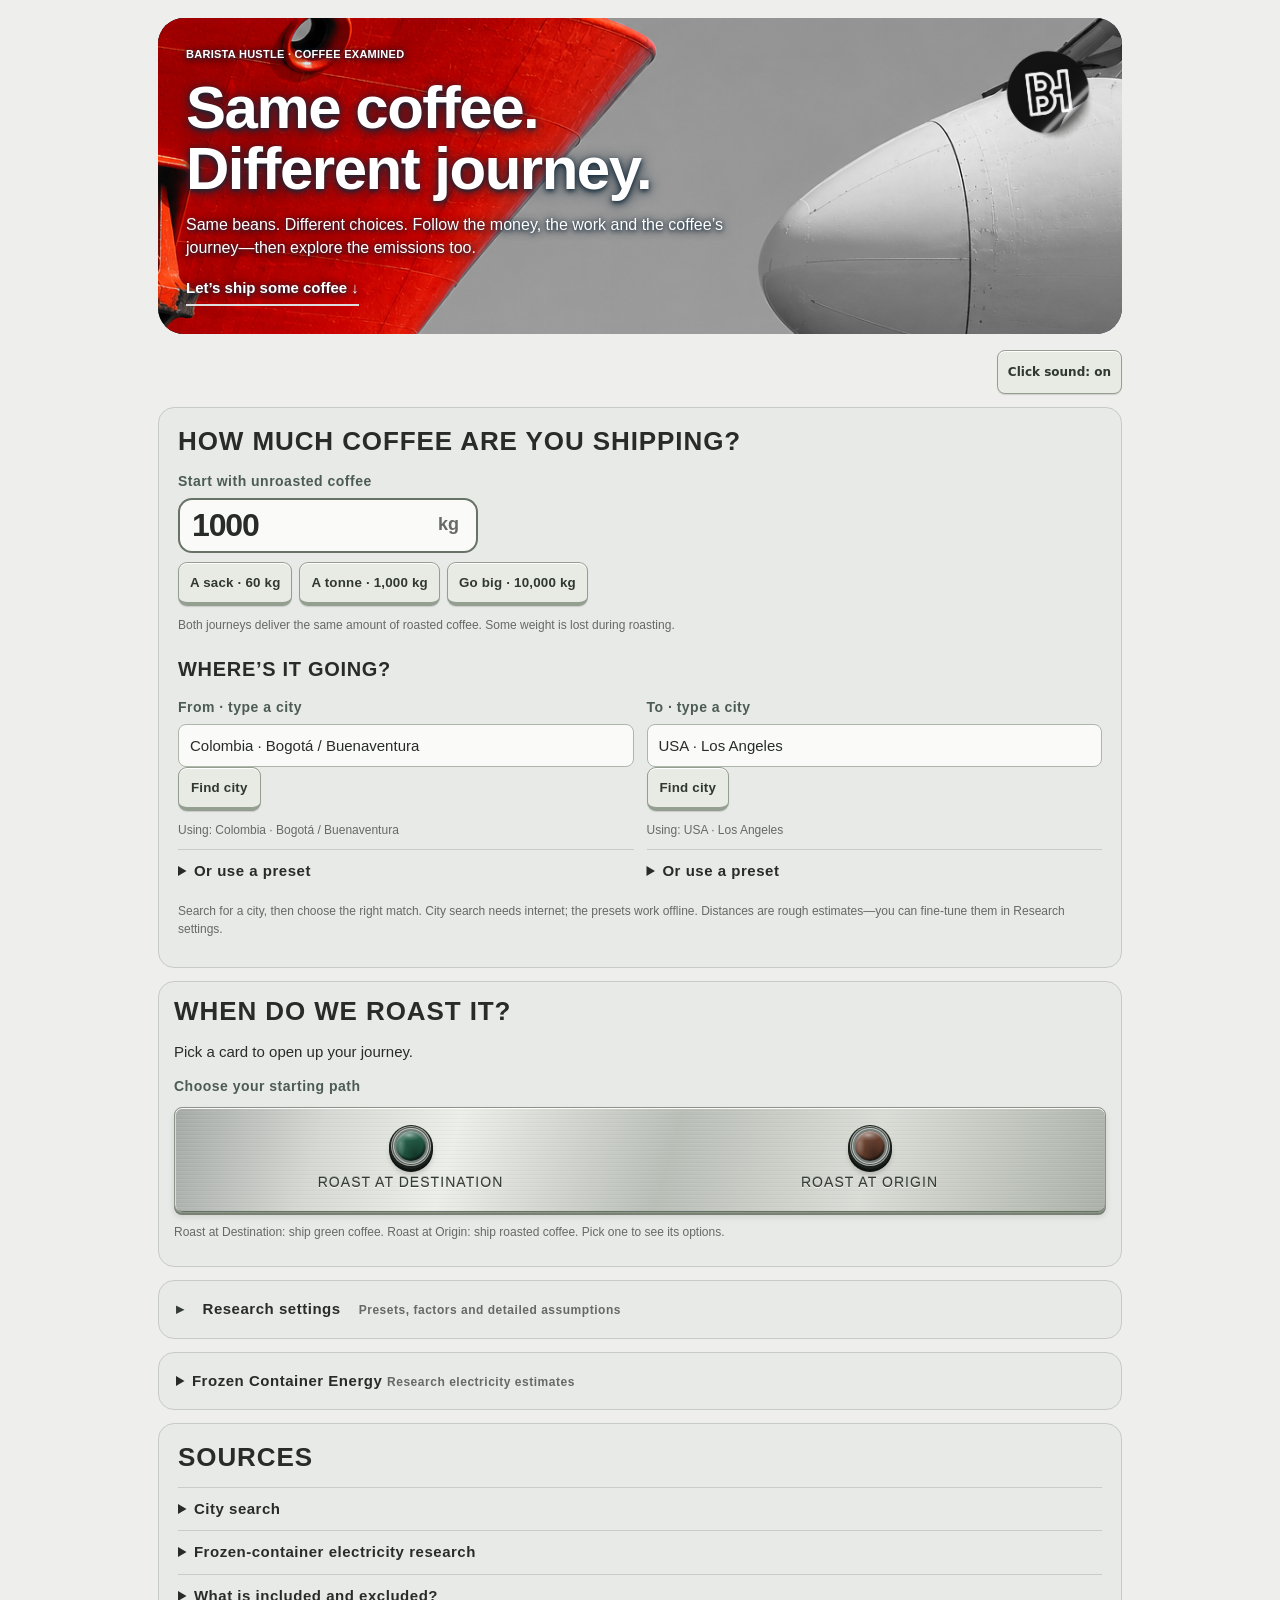
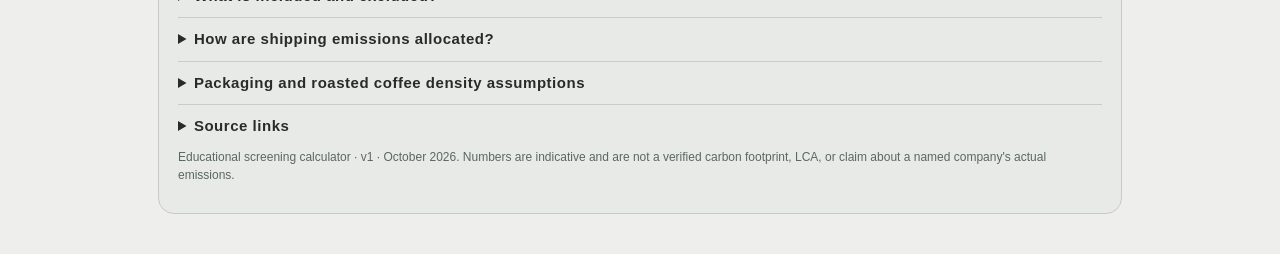
==== index.html @ 2c9ab3ec "Build Coffee Examined origin roasting comparison app" ====
<!DOCTYPE html><html lang="en"><head><meta charset="UTF-8"><meta name="viewport" content="width=device-width,initial-scale=1"><title>Roasting at Origin | Coffee, People &amp; Planet</title><style>
:root{--bg:#f7f7f5;--ink:#19221f;--muted:#65716d;--line:#d9deda;--green:#146b50;--orange:#c16b3d;--soft:#edf1ed;--blue:#466e93}*{box-sizing:border-box}body{margin:0;background:var(--bg);color:var(--ink);font:15px/1.5 -apple-system,BlinkMacSystemFont,Segoe UI,Arial,sans-serif}.wrap{max-width:1100px;margin:auto;padding:30px 22px 70px}.eyebrow{font:700 11px/1.5 inherit;letter-spacing:.14em;text-transform:uppercase;color:var(--green)}h1{font-size:clamp(29px,4vw,46px);line-height:1.12;letter-spacing:-.04em;margin:7px 0 14px}h2{font-size:21px;letter-spacing:-.02em;margin:0 0 17px}h3{font-size:16px;margin:0 0 8px}p{margin:0 0 14px}.lede{font-size:16px;color:var(--muted);max-width:760px}.panel{border:1px solid var(--line);background:white;border-radius:14px;padding:22px;margin-top:18px}.grid{display:grid;grid-template-columns:repeat(2,minmax(0,1fr));gap:18px}.three{grid-template-columns:repeat(3,minmax(0,1fr))}label{display:block;color:#4c5b56;font-size:12px;font-weight:700;margin:0 0 6px}input,select{appearance:auto;width:100%;border:1px solid #cbd2cd;background:#fff;border-radius:8px;font-size:15px;padding:10px 11px;color:var(--ink);min-height:43px}input:focus,select:focus{outline:2px solid #81baa4}small,.hint{font-size:12px;color:var(--muted)}.field{min-width:0}.sp{margin-top:14px}.tabs{display:flex;gap:8px;flex-wrap:wrap;margin:20px 0 0}.tab{border:1px solid var(--line);background:white;color:var(--ink);border-radius:25px;padding:9px 14px;cursor:pointer;font-weight:650}.tab.active{background:var(--ink);color:#fff;border-color:var(--ink)}.scenario{border-top:4px solid var(--green)}.scenario.origin{border-color:var(--orange)}.scenario-head{display:flex;justify-content:space-between;gap:8px;align-items:start}.chip{font-size:12px;padding:3px 8px;background:var(--soft);border-radius:6px}.summary{display:grid;grid-template-columns:1fr 1fr;gap:15px;margin-top:22px}.big{font-size:clamp(27px,4vw,40px);font-weight:750;letter-spacing:-.035em;line-height:1.16}.muted{color:var(--muted)}.outcome{border-left:4px solid var(--green)}.outcome.bad{border-left-color:var(--orange)}.bars{display:grid;gap:17px}.barrow{display:grid;grid-template-columns:170px 1fr 88px;gap:12px;align-items:center}.track{height:29px;background:#edf0ed;border-radius:4px;overflow:hidden;display:flex}.seg{height:100%;transition:width .2s}.legend{display:flex;gap:16px;flex-wrap:wrap;font-size:12px;color:var(--muted)}.key{display:inline-block;width:10px;height:10px;border-radius:2px;margin-right:5px}.breakdown{width:100%;border-collapse:collapse;font-size:14px}.breakdown th,.breakdown td{text-align:right;padding:11px 7px;border-bottom:1px solid var(--line)}.breakdown th:first-child,.breakdown td:first-child{text-align:left}.note{background:#f0f3ef;border-radius:9px;padding:13px 15px;color:#405149;font-size:13px}.btn{border:1px solid var(--ink);background:var(--ink);color:white;border-radius:8px;padding:10px 15px;cursor:pointer;font-weight:700}.secondary{background:white;color:var(--ink)}details{border-top:1px solid var(--line);padding:13px 0}summary{cursor:pointer;font-weight:700}.explain{color:#4e5e58;font-size:13px}a{color:var(--green)}.foot{font-size:12px;color:#5a6862}.nowrap{white-space:nowrap}.warn{color:#98562e}.metrics{display:grid;grid-template-columns:repeat(3,1fr);gap:12px}.metric{background:#f6f7f5;border-radius:10px;padding:13px}.metric strong{display:block;font-size:20px}.switch{display:flex;gap:9px;align-items:center;font-size:13px;font-weight:550}.switch input{width:17px;min-height:17px}#status{margin-top:12px;color:var(--muted)}@media(max-width:720px){.wrap{padding:20px 14px 55px}.grid,.summary,.three,.metrics{grid-template-columns:1fr}.barrow{grid-template-columns:105px 1fr 65px;gap:6px;font-size:12px}.panel{padding:16px}.big{font-size:29px}.breakdown{font-size:12px}}
#routeMap{height:390px;border:1px solid var(--line);border-radius:12px;background:#edf2f2;isolation:isolate}.map-head{display:flex;align-items:center;justify-content:space-between;gap:14px;margin:20px 0 10px}.map-head h3{margin:0}.map-summary{display:flex;gap:12px;flex-wrap:wrap;margin-top:12px}.map-summary span{background:var(--soft);border-radius:7px;padding:7px 11px;font-size:13px}.map-fallback{padding:20px;color:var(--muted)}.map-key{display:flex;gap:16px;flex-wrap:wrap;font-size:12px;margin:10px 0}.map-dot{display:inline-block;width:10px;height:10px;border-radius:50%;margin-right:5px}.leaflet-container{font-family:inherit}.leaflet-tooltip{max-width:230px;white-space:normal}.leaflet-control-attribution{font-size:10px}@media(max-width:720px){#routeMap{height:310px}.map-head .btn{padding:8px 10px;font-size:12px}}.research>summary{display:flex;flex-wrap:wrap;gap:6px 18px;align-items:baseline}.research>summary::before{content:"▸";color:var(--green)}.research[open]>summary::before{content:"▾"}.research .tabs{margin-top:10px}#status:empty{display:none}
:root{--bg:#f9f5eb;--ink:#20291f;--muted:#52614e;--line:#dce0d3;--green:#275d3a;--orange:#b95730;--soft:#eef2e5}html{scroll-behavior:smooth;scroll-padding-top:20px}.wrap{max-width:1060px;padding-top:24px}.hero{position:relative;background:#e8f09b;border-radius:26px;padding:38px 36px 32px;margin-bottom:26px;overflow:hidden}.hero h1{font-size:clamp(40px,7vw,76px);font-weight:850;line-height:.99;max-width:720px;letter-spacing:-.055em;margin:20px 0}.hero .lede{max-width:600px;color:#33452d;font-size:18px}.hero-sticker{position:absolute;right:34px;top:32px;border:2px solid var(--ink);background:#ffb38c;padding:14px;border-radius:50%;width:116px;height:116px;display:grid;place-content:center;transform:rotate(12deg);font-weight:850;font-size:15px;line-height:1.15;text-align:center;letter-spacing:-.03em}.hero .eyebrow{max-width:70%;font-size:11px}.start-link{display:inline-block;color:var(--ink);font-weight:750;text-decoration:none;border-bottom:2px solid var(--ink);margin-top:8px;padding-bottom:4px}.panel{border-radius:22px;padding:26px;box-shadow:0 3px 0 #263a2010}.step-tag{display:block;font-size:11px;letter-spacing:.12em;font-weight:800;color:var(--green);margin-bottom:9px}h2{font-size:clamp(23px,3vw,30px);line-height:1.15;margin-bottom:20px}.mass-entry{max-width:360px}.mass-entry label{font-size:14px}.mass-unit{position:relative}.mass-unit input{font-size:42px;font-weight:800;padding:9px 65px 9px 16px;border:2px solid var(--ink);border-radius:14px;letter-spacing:-.035em;background:#fffef8}.mass-unit>span{position:absolute;right:19px;top:21px;font-weight:700;font-size:20px;color:var(--muted)}.amount-picks{display:flex;gap:8px;flex-wrap:wrap;margin-top:12px}.amount-picks button{min-height:44px;border:1px solid #c8d0bc;border-radius:50px;background:#f2f6e9;color:var(--ink);padding:8px 14px;font:600 13px inherit;cursor:pointer}.amount-picks button:hover{background:#e8f09b;transform:translateY(-1px)}.route-question{font-size:22px;margin-top:30px;margin-bottom:13px}label{font-size:14px}select{border-radius:12px;min-height:48px}.comparison-intro{margin:32px 2px -3px}.comparison-intro h2{margin-bottom:10px}.scenario h2{font-size:25px;max-width:240px}.scenario{background:#f0f5e9;border-color:#cddcc6;border-top:5px solid var(--green)}.scenario.origin{background:#fff0e6;border-color:#efd7c6;border-top-color:var(--orange)}.chip{white-space:nowrap;font-weight:650;background:#fff9;border-radius:20px;padding:5px 9px}.journey-steps{display:block;font-size:14px;font-weight:750;color:var(--ink);margin-bottom:10px}.summary .metric{background:#eef4e8;border-radius:16px;padding:20px}.summary .metric:nth-child(2){background:#ffecdf}.outcome{box-shadow:none;background:#faf9f0}.track{height:34px;border-radius:9px}.note{font-size:13px}.number-details,.map-distance-details{margin-top:18px}.number-details summary,.volume-details>summary{font-size:16px}.research{background:#f0f1eb;box-shadow:none}.research .hint{font-size:12px}.research label{font-size:12px}.research h3{margin-top:20px}button:focus-visible,a:focus-visible,summary:focus-visible{outline:3px solid #466e93;outline-offset:4px}button:disabled{opacity:.5;cursor:default}#status:not(:empty){background:#fff0d7;border-radius:10px;padding:12px;color:#6d3b17}.number-details{overflow-x:auto}.seg{transition:width .35s ease}.metric strong,.big{font-variant-numeric:tabular-nums}@media(max-width:720px){.hero{padding:26px 20px;border-radius:21px}.hero h1{font-size:47px;max-width:85%;margin-top:28px}.hero-sticker{width:78px;height:78px;font-size:11px;right:15px;top:18px;padding:8px}.hero .lede{font-size:16px}.panel{padding:20px}.scenario-head{flex-wrap:wrap}.scenario h2{max-width:none}.mass-unit input{font-size:36px}.mass-unit>span{top:16px}.amount-picks button{font-size:12px;padding:8px 11px}.summary .metric{padding:17px}.hero .eyebrow{max-width:65%}}@media(prefers-reduced-motion:reduce){html{scroll-behavior:auto}*,*::before,*::after{transition:none!important}}
.value-panel{background:#edf3df}.value-actions{display:flex;gap:10px;flex-wrap:wrap}.value-panel .summary .metric{background:#ffffffc9}.value-panel .metric strong{font-size:26px}.value-panel .note{background:#fffdf0}.ledger-scroll{overflow-x:auto;max-width:100%}.ledger{min-width:720px}.ledger td{vertical-align:top}.ledger td:first-child{min-width:220px}.ledger input{min-width:94px;width:100%}.ledger .hint{display:block;font-weight:400;max-width:260px}.ledger caption,.breakdown caption{text-align:left;font-weight:700;padding:16px 0 6px}textarea{width:100%;border:1px solid #cbd2cd;border-radius:10px;padding:10px;font:inherit;resize:vertical}[aria-invalid="true"]{border-color:#ac3d24!important}#econStatus:empty{display:none}@media(max-width:720px){.value-actions .btn{flex:1 1 160px}.value-panel .metric strong{font-size:24px}}
.sr-only{position:absolute;width:1px;height:1px;padding:0;margin:-1px;overflow:hidden;clip:rect(0,0,0,0);white-space:nowrap;border:0}[hidden]{display:none!important}.view-choice{background:#20291f;color:#fff}.view-choice label{color:#fff;font-size:22px;font-weight:750;margin-bottom:14px}.view-choice-row{display:flex;align-items:center;gap:14px;flex-wrap:wrap}.view-choice select{max-width:380px;background:#e8f09b;font-weight:750;border:0;color:#20291f}.view-choice .hint{color:#d5dfcb}.view-choice .start-link{color:#fff;border-color:#e8f09b;font-size:14px;margin-top:0}@media(max-width:720px){.view-choice select{max-width:none}.view-choice label{font-size:20px}}.button-choices{display:flex;flex-wrap:wrap;gap:8px}.button-choices button{min-height:46px;border:1px solid #aab69e;border-radius:13px;padding:10px 14px;background:#fffaf2;color:var(--ink);font:inherit;font-size:14px;font-weight:650;cursor:pointer;text-align:left;transition:background .15s,transform .15s}.button-choices button:hover{background:#e8f09b}.button-choices button[aria-pressed="true"]{background:var(--ink);color:#fff;border-color:var(--ink);box-shadow:inset 0 0 0 1px var(--ink)}.button-choices button[aria-pressed="true"]::before{content:"✓ ";font-weight:800}.lens-buttons{flex:1 1 520px}.lens-buttons button{flex:1 1 220px;min-height:62px;font-size:18px;background:#384731;color:#fff;border-color:#7e8d71}.lens-buttons button[aria-pressed="true"]{background:#e8f09b;color:#20291f;border-color:#e8f09b;box-shadow:none}.lens-buttons button:hover{background:#516044}.lens-buttons button[aria-pressed="true"]:hover{background:#e8f09b}@media(max-width:720px){.button-choices button{flex:1 1 135px}.lens-buttons button{flex-basis:100%;font-size:17px}}
.journey-choice{background:#e8f09b}.journey-choice .button-choices button{flex:1 1 240px;min-height:74px;font-size:18px}.journey-choice label{margin:20px 0 10px}.journey-controls .scenario h2{max-width:none}.journey-controls .scenario{margin-top:12px}.journey-choice .button-choices button[data-value="green"]{background:#275d3a;color:#fff;border-color:#275d3a}.journey-choice .button-choices button[data-value="roasted"]{background:#75452e;color:#fff;border-color:#75452e}.journey-choice .button-choices button[data-value="green"]:hover{background:#1c482c}.journey-choice .button-choices button[data-value="roasted"]:hover{background:#5d3422}.journey-choice .button-choices button[aria-pressed="true"]{box-shadow:0 0 0 3px #e8f09b,0 0 0 5px #20291f}.journey-choice .button-choices button:focus-visible{outline:3px solid #466e93;outline-offset:6px}.journey-card-grid{display:grid;grid-template-columns:repeat(2,minmax(0,1fr));gap:16px;align-items:start}.journey-card{min-width:0;border-radius:18px;background:#ffffff70;overflow:visible}.journey-choice .journey-card>button{width:100%;min-height:100px;border-radius:18px;padding:22px;font-size:21px;transition:background .18s,border-radius .18s}.journey-card.expanded{box-shadow:0 5px 0 #20291f15}.journey-choice .journey-card.expanded>button{border-radius:18px 18px 0 0;box-shadow:none}.journey-card .panel.scenario{margin:0;padding:22px;border-radius:0 0 18px 18px;border-top:0;box-shadow:none;animation:journey-open .24s ease-out;transform-origin:top}.journey-card .scenario-head{display:none}.journey-card .button-choices button{min-height:46px;font-size:14px;flex:1 1 125px}.journey-card label{font-size:14px;margin-top:0}.journey-card .journey-steps{font-size:13px}@keyframes journey-open{from{opacity:0;transform:translateY(-10px) scale(.98)}to{opacity:1;transform:translateY(0) scale(1)}}@media(max-width:720px){.journey-card-grid{grid-template-columns:1fr}.journey-choice .journey-card>button{font-size:20px;min-height:84px}.journey-card .panel.scenario{padding:18px}}@media(prefers-reduced-motion:reduce){.journey-card .panel.scenario{animation:none}}.view-choice-row{display:block}.lens-buttons.result-card-grid{display:grid;grid-template-columns:1fr;gap:14px}.result-card{min-width:0;border-radius:18px;overflow:hidden;background:#fff;color:var(--ink)}.lens-buttons .result-card>button{display:block;width:100%;text-align:left;min-height:74px;border-radius:16px;padding:20px 24px;font-size:21px;border:0}.lens-buttons .result-card.expanded>button{border-radius:16px 16px 0 0;box-shadow:none}.result-card>.panel{border:0;border-radius:0;margin:0;box-shadow:none;padding:26px;animation:journey-open .24s ease-out;transform-origin:top}.result-card .button-choices button{flex:0 1 auto;min-height:46px;font-size:14px;background:#fffaf2;color:var(--ink);border:1px solid #aab69e}.result-card .button-choices button[aria-pressed="true"]{background:var(--ink);color:#fff}.result-card>.volume-details{margin:0;background:#faf9f0}.result-card .value-panel .summary .metric{background:#ffffffc9}.view-choice .result-card label{color:var(--ink);font-size:12px;margin-bottom:6px}.view-choice .result-card .hint{color:var(--muted)}.result-card .lens-buttons{flex:initial}@media(max-width:720px){.result-card>.panel{padding:18px}.lens-buttons .result-card>button{font-size:19px;padding:18px}}@media(prefers-reduced-motion:reduce){.result-card>.panel{animation:none}}.lens-buttons .result-card>button[data-value="money"]{background:#275d3a;color:#fff;border-color:#275d3a}.lens-buttons .result-card>button[data-value="money"]:hover{background:#1c482c}.lens-buttons .result-card>button[data-value="carbon"]{background:#555b60;color:#fff;border-color:#555b60}.lens-buttons .result-card>button[data-value="carbon"]:hover{background:#41474c}.lens-buttons .result-card>button[aria-pressed="true"]{box-shadow:inset 0 0 0 3px #ffffff90}.hero{background-color:#183846;background-image:linear-gradient(90deg,rgba(9,25,33,.82) 0%,rgba(9,25,33,.6) 52%,rgba(9,25,33,.18) 100%),url('assets/ship-and-plane.png');background-size:cover;background-position:center 48%;color:#fff;min-height:400px}.hero .eyebrow,.hero .lede,.hero .start-link{color:#fff}.hero .eyebrow{color:#e8f09b}.hero .start-link{border-color:#e8f09b}.hero .hero-sticker{color:#20291f;border-color:#20291f}.hero h1{text-shadow:0 2px 18px #0003}@media(max-width:720px){.hero{min-height:410px;background-position:48% center;background-image:linear-gradient(90deg,rgba(9,25,33,.82),rgba(9,25,33,.48)),url('assets/ship-and-plane.png')}}.hero{background-image:url('assets/ship-and-plane.png');background-size:150% auto;background-position:center top;color:#fff}.hero .eyebrow,.hero .lede,.hero .start-link{color:#fff;text-shadow:0 1px 4px #122737,0 1px 10px #122737}.hero h1{text-shadow:0 2px 5px #122737,0 2px 14px #122737}@media(max-width:720px){.hero{background-image:url('assets/ship-and-plane.png');background-size:auto 150%;background-position:center top}}.hero{background-position:center 40%}@media(max-width:720px){.hero{background-position:center 25%}}
/* Ship-red palette; explicit journey and result button colours stay meaningful. */
:root{--bg:#fbf5f0;--ink:#302524;--muted:#725b55;--line:#e8d5cd;--green:#ad2d20;--orange:#91452f;--soft:#f6e7df;--blue:#496f86}
.hero .eyebrow{color:#fff5e9}.hero .hero-sticker{background:#ef3e24;color:#fff5e9;border-color:#fff5e9}.hero .start-link{border-color:#ff684b}
.step-tag{color:#ac2d20}.panel{box-shadow:0 3px 0 #9c2b1710}.journey-choice{background:#f6d4c5}.journey-choice .journey-card{background:#fff5ed}.mass-unit input{background:#fffcf7;border-color:#a63225}.amount-picks button{background:#fff1e8;border-color:#dfb9a7;color:#693126}.amount-picks button:hover{background:#f7cabc}.amount-picks button:focus-visible{outline-color:#ac2d20}input:focus,select:focus{outline-color:#c75c45}.metric{background:#f7ece5}.note{background:#f8eae1;color:#63443c}.summary .metric{background:#f4e3d8}.summary .metric:nth-child(2){background:#f9ddd0}.scenario{background:#f3eee3;border-color:#d9cdb8;border-top-color:#275d3a}.scenario.origin{background:#f7e3d7;border-color:#dfc0ae;border-top-color:#75452e}.view-choice{background:#392a29;color:#fff}.view-choice .hint{color:#ead4c8}.value-panel{background:#f7e5d9}.value-panel .note{background:#fff5ed}.value-panel .summary .metric{background:#fffaf5}.selected-money{border-color:#b73725;background:#fff4e8}.value-panel .metric.current-journey{outline-color:#b73725}.research{background:#f0e5dd}.frozen-energy{background:#e9eff1}.outcome{background:#fff4e9}.city-matches button{background:#fff1e8;border-color:#dfb9a7}.city-matches button:hover{background:#f7cabc}.result-card>.volume-details{background:#fbf0e7}.freight-guide:not(:empty),#carbonFreightGuide:not(:empty){background:#fff3e4;border-color:#dbb69f}.freight-option{border-color:#e5c9b9}.button-choices button{background:#fff8f1;border-color:#cba99a}.button-choices button:hover{background:#f7cabc}.button-choices button[aria-pressed="true"]{background:#a52d20;border-color:#a52d20;color:#fff;box-shadow:inset 0 0 0 1px #a52d20}.journey-choice .button-choices button[data-value="green"]{background:#275d3a;color:#fff;border-color:#275d3a}.journey-choice .button-choices button[data-value="roasted"]{background:#75452e;color:#fff;border-color:#75452e}.journey-choice .button-choices button[data-value="green"]:hover{background:#1c482c}.journey-choice .button-choices button[data-value="roasted"]:hover{background:#5d3422}.journey-choice .button-choices button[aria-pressed="true"]{box-shadow:0 0 0 3px #f6d4c5,0 0 0 5px #302524}.journey-choice .journey-card.expanded>button{box-shadow:none}.lens-buttons .result-card>button[data-value="money"]{background:#275d3a;color:#fff;border-color:#275d3a}.lens-buttons .result-card>button[data-value="carbon"]{background:#555b60;color:#fff;border-color:#555b60}.result-card .button-choices button{background:#fff8f1;border-color:#cba99a;color:#302524}.result-card .button-choices button[aria-pressed="true"]{background:#a52d20;color:#fff}.tab.active{background:#a52d20;border-color:#a52d20}.track{background:#eee1d8}a{color:#a52d20}button:focus-visible,a:focus-visible,summary:focus-visible{outline-color:#496f86}#status:not(:empty){background:#ffe6ce;color:#713d26}

/* Brighter ship-red accents and sky-blue contrast. */
:root{--bg:#fff6e9;--ink:#302524;--muted:#70524c;--line:#edc7b7;--green:#be3020;--orange:#d95332;--soft:#ffe5d3;--blue:#3584a6}
.hero .hero-sticker{background:#ff4b2b;border-color:#fff5df;color:#fff}.hero .start-link{border-color:#ffd247}.journey-choice{background:#ffb08a}.journey-choice .journey-card{background:#fff2df}.step-tag{color:#b3271c}.amount-picks button{background:#ffe19b;border-color:#dfb34f;color:#523522}.amount-picks button:hover{background:#ffd15f}.mass-unit input{border-color:#e54529;background:#fffdf7}.value-panel{background:#ffd6bb}.value-panel .note{background:#fff2d3}.value-panel .summary .metric{background:#fffaf0}.selected-money{background:#ffe7a5;border-color:#df4828}.summary .metric{background:#d9efec}.summary .metric:nth-child(2){background:#ffd3b1}.note{background:#ffecd3}.outcome{background:#fff0c6}.research{background:#ffe8d8}.frozen-energy{background:#cce9f4}.city-matches button{background:#ffe9c6;border-color:#e4bc83}.city-matches button:hover{background:#ffda8c}.freight-guide:not(:empty),#carbonFreightGuide:not(:empty){background:#fff1b9;border-color:#dfb854}.button-choices button:hover{background:#ffd69e}.tab.active{background:#dc3d25;border-color:#dc3d25}.track{background:#f0d9c6}.view-choice{background:#352a35}.view-choice .hint{color:#ffe0ce}.btn:not(.secondary){background:#c73623;border-color:#c73623}.value-panel .metric.current-journey{outline-color:#dc3d25}

/* Tactile roaster controls: physical edges, indicator lamps and pressed states. */
button{touch-action:manipulation}
.btn,.tab,.amount-picks button,.city-matches button,.button-choices button{
 position:relative;border-radius:9px;border:1px solid #57453c;border-bottom-width:4px;
 background-image:linear-gradient(180deg,#ffffff30 0%,#ffffff08 48%,#0000000a 100%);
 box-shadow:inset 0 1px 0 #ffffff80,0 3px 0 #35251e,0 5px 8px #35251e20;
 font-weight:750;letter-spacing:.015em;transition:transform .12s,box-shadow .12s,background-color .12s;
}
.btn:hover,.tab:hover,.amount-picks button:hover,.city-matches button:hover,.button-choices button:hover{filter:brightness(1.04)}
.btn:active,.tab:active,.amount-picks button:active,.city-matches button:active,.button-choices button:active{
 transform:translateY(3px);box-shadow:inset 0 1px 4px #0003,0 1px 0 #35251e;border-bottom-width:2px;
}
.button-choices button[aria-pressed="true"],.tab.active{
 box-shadow:inset 0 2px 5px #0004,0 1px 0 #35251e;
 border-bottom-width:2px;transform:translateY(2px);
}
.button-choices button[aria-pressed="true"]::before{content:"";display:inline-block;width:9px;height:9px;margin-right:9px;border:1px solid #fffc;border-radius:50%;background:#ffe781;box-shadow:0 0 7px #ffe15b;vertical-align:1px}
.journey-choice .journey-card>button,.lens-buttons .result-card>button{
 border:2px solid #41332b;border-bottom-width:5px;border-radius:13px;min-height:88px;
 padding:24px 22px 24px 48px;font-size:20px;letter-spacing:.01em;
 background-image:linear-gradient(180deg,#ffffff26,#ffffff04 46%,#0002);
 box-shadow:inset 0 1px 0 #ffffff80,0 4px 0 #35251e,0 7px 10px #35251e25;
}
.journey-choice .journey-card>button::before,.lens-buttons .result-card>button::before{
 content:"";position:absolute;left:20px;top:50%;margin:0;transform:translateY(-50%);width:13px;height:13px;
 border-radius:50%;border:2px solid #2b241f;background:#2e322a;box-shadow:inset 0 2px 3px #0008,0 1px 0 #fff6;
}
.journey-choice .journey-card>button[aria-pressed="true"]::before,.lens-buttons .result-card>button[aria-pressed="true"]::before{
 background:#ffe781;border-color:#6c591d;box-shadow:inset 0 1px 1px #fff9,0 0 9px #ffe15b;
}
.journey-choice .journey-card.expanded>button,.lens-buttons .result-card.expanded>button{
 border-radius:13px 13px 0 0;border-bottom-width:2px;transform:none;
 box-shadow:inset 0 2px 5px #0003,0 1px 0 #35251e;
}
.journey-card,.result-card{border-radius:13px}.journey-card .panel.scenario{border:1px solid #b59883;border-top:0;border-radius:0 0 13px 13px}
.btn:disabled{transform:none;filter:none;box-shadow:inset 0 1px 0 #ffffff60,0 1px 0 #35251e33;cursor:default}
@media(max-width:720px){.journey-choice .journey-card>button,.lens-buttons .result-card>button{font-size:18px;padding:20px 16px 20px 43px;min-height:80px}.journey-choice .journey-card>button::before,.lens-buttons .result-card>button::before{left:16px}.button-choices button{font-size:13px}}
@media(prefers-reduced-motion:reduce){button{transition:none!important}}
.hero{isolation:isolate;background-image:none;position:relative}.hero::before{content:"";position:absolute;inset:0;z-index:-1;background-image:url('assets/ship-and-plane.png');background-size:150% auto;background-position:center 40%;background-repeat:no-repeat;filter:grayscale(1);pointer-events:none}.hero .hero-sticker{z-index:1}@media(max-width:720px){.hero{background-image:none}.hero::before{background-size:auto 150%;background-position:center 25%}}.hero::after{content:"";position:absolute;inset:0;z-index:-1;background-image:url('assets/ship-and-plane.png');background-size:150% auto;background-position:center 40%;background-repeat:no-repeat;pointer-events:none;clip-path:polygon(0 0,30% 0,30% 8%,34% 8%,34% 18%,39% 18%,45% 24%,52% 32%,52% 40%,47% 51%,42% 66%,38% 83%,39% 100%,0 100%)}@media(max-width:720px){.hero::after{background-size:auto 150%;background-position:center 25%;clip-path:polygon(0 0,0 15%,10% 16%,32% 20%,55% 25%,55% 32%,35% 43%,13% 60%,0 75%)}}.hero::after{clip-path:none;filter:url(#keepShipRed)}@media(max-width:720px){.hero::after{clip-path:none}}
/* Round industrial push-buttons inspired by the supplied roaster panel. */
body main.wrap .button-choices button[data-value]{
 --cap:#277457;--glow:#52e6a0;display:flex;flex-direction:column;align-items:center;justify-content:flex-start;gap:14px;
 background:transparent!important;background-image:none!important;color:#302524!important;border:0!important;border-radius:12px!important;
 box-shadow:none!important;transform:none!important;padding:16px 12px!important;min-height:118px;text-align:center;font-size:14px;line-height:1.3;letter-spacing:.02em;
}
body main.wrap .button-choices button[data-value]::before{
 content:"";display:block;position:relative;left:auto;top:auto;flex:none;width:56px;height:56px;margin:0;transform:none;
 border-radius:50%;border:3px solid #a5b3a8;
 background:radial-gradient(ellipse at 32% 22%,#ffffff70 0%,#ffffff12 34%,#00000012 70%),var(--cap);
 box-shadow:inset 0 2px 2px #ffffffa0,inset 0 -5px 8px #0005,0 0 0 3px #20302b,0 0 0 8px #181e1c,0 7px 0 8px #0e1412,0 11px 9px #0005;
 transition:box-shadow .15s,transform .15s,filter .15s;
}
body main.wrap .button-choices button[data-value]:hover::before{filter:brightness(1.15)}
body main.wrap .button-choices button[data-value][aria-pressed="true"]::before{
 background:radial-gradient(ellipse at 35% 26%,#ffffffcc 0%,#ffffff42 24%,#ffffff05 64%),var(--cap);
 box-shadow:inset 0 1px 3px #ffffffb0,inset 0 -2px 5px #0005,0 0 0 3px #304039,0 0 0 8px #181e1c,0 3px 0 8px #0e1412,0 0 20px 3px var(--glow);
 transform:translateY(3px);filter:brightness(1.18);
}
body main.wrap .button-choices button[data-value]:active::before{transform:translateY(5px)}
body main.wrap .button-choices button[data-value="roasted"]{--cap:#875039;--glow:#e4a279}
body main.wrap .button-choices button[data-value="carbon"]{--cap:#718087;--glow:#c2e2ec}
body main.wrap .button-choices button[data-value="air"]{--cap:#417d9b;--glow:#7ed5f4}
body main.wrap .button-choices button[data-value="reefer"],body main.wrap .button-choices button[data-value="frozen"]{--cap:#397e8c;--glow:#7ce9e5}
body main.wrap .journey-choice .journey-card>button[data-value],body main.wrap .lens-buttons .result-card>button[data-value]{
 width:100%;min-height:158px;padding:22px 16px!important;font-size:19px;font-weight:800;gap:20px;
}
body main.wrap .journey-card>button[data-value]::before,body main.wrap .result-card>button[data-value]::before{width:68px;height:68px}
.journey-choice .journey-card{background:linear-gradient(135deg,#faf9f4,#e3e4db 48%,#f7f6f0);border:1px solid #c7c9be;box-shadow:0 3px 0 #a4a99c}
.result-card{background:linear-gradient(135deg,#faf9f4,#e3e4db 48%,#f7f6f0);border:1px solid #c7c9be}
body main.wrap .journey-card .button-choices button[data-value]{font-size:13px;min-height:116px}
body main.wrap .result-card .button-choices button[data-value]{font-size:13px;min-height:116px}
.button-choices{gap:14px 10px}.lens-buttons.result-card-grid{gap:18px}.journey-card-grid{gap:18px}
body main.wrap .button-choices button[data-value]:focus-visible{outline:3px solid #235d7b;outline-offset:3px}
@media(max-width:720px){body main.wrap .journey-choice .journey-card>button[data-value],body main.wrap .lens-buttons .result-card>button[data-value]{font-size:18px;min-height:150px}.journey-choice .journey-card>button::before,.lens-buttons .result-card>button::before{left:auto}}
@media(prefers-reduced-motion:reduce){body main.wrap .button-choices button[data-value]::before{transition:none}}

/* Unmistakable OFF/ON illumination for the roaster push-buttons. */
body main.wrap .button-choices button[data-value]::before{
 background:radial-gradient(ellipse at 30% 18%,#ffffff38 0%,#ffffff05 35%,#0008 100%),var(--cap);
 filter:brightness(.62) saturate(.85);
}
body main.wrap .button-choices button[data-value][aria-pressed="true"]::before{
 background:radial-gradient(ellipse at 42% 38%,#ffffed 0%,#f3ffd8 13%,var(--glow) 36%,var(--cap) 82%);
 border-color:#e8fff1;
 box-shadow:inset 0 0 8px 3px #ffffe7,inset 0 -2px 4px #0004,0 0 0 3px #466253,0 0 0 8px #181e1c,0 3px 0 8px #0e1412,0 0 16px 7px var(--glow),0 0 38px 12px color-mix(in srgb,var(--glow) 65%,transparent);
 filter:brightness(1.28) saturate(1.35);transform:translateY(3px);
}
body main.wrap .button-choices button[data-value]:active::before{
 background:radial-gradient(ellipse at 42% 38%,#ffffed 0%,#f3ffd8 13%,var(--glow) 36%,var(--cap) 82%);
 filter:brightness(1.4) saturate(1.35);box-shadow:inset 0 0 9px #ffffe7,0 0 0 8px #181e1c,0 0 25px 9px var(--glow);transform:translateY(5px);
}

/* Layered glass lenses, machined collars and rubber mounting bases. */
body main.wrap .button-choices button[data-value]::before{
 border:3px solid #89948f;
 background:
 radial-gradient(ellipse 68% 28% at 43% 13%,#ffffffa8 0%,#ffffff36 36%,transparent 72%),
 radial-gradient(ellipse 24% 62% at 15% 42%,#ffffff55 0%,transparent 80%),
 radial-gradient(ellipse at 64% 79%,#00000070 0%,transparent 65%),
 radial-gradient(circle at 48% 45%,#ffffff08 0%,transparent 57%,#071d16a0 78%,#ffffff70 88%,#09241e 100%),
 var(--cap);
 box-shadow:
 inset 0 1px 2px #ffffffd0,inset 1px 0 2px #ffffff85,inset -2px -4px 6px #0009,
 0 0 0 1px #e1e5df,0 0 0 3px #555f58,0 0 0 4px #bbc2b9,0 0 0 5px #202923,
 0 2px 0 8px #202621,0 6px 0 9px #121713,0 8px 2px 9px #090e0b,0 13px 10px 7px #0005;
 filter:brightness(.86) saturate(.95);
}
body main.wrap .button-choices button[data-value][aria-pressed="true"]::before{
 background:
 radial-gradient(ellipse 64% 25% at 43% 14%,#ffffffe8 0%,#ffffff65 35%,transparent 75%),
 radial-gradient(ellipse 18% 58% at 14% 43%,#ffffff85 0%,transparent 78%),
 radial-gradient(ellipse at 47% 46%,#ffffefb0 0%,var(--glow) 36%,transparent 72%),
 radial-gradient(circle at 48% 45%,transparent 40%,#00000048 74%,#ffffffbb 88%,#173a2d 100%),
 var(--cap);
 border-color:#c5d1c8;
 box-shadow:
 inset 0 1px 2px #ffffffea,inset 1px 0 3px #ffffffa0,inset -2px -3px 5px #0006,
 0 0 0 1px #eef2e8,0 0 0 3px #667168,0 0 0 4px #c4cdc0,0 0 0 5px #253028,
 0 1px 0 8px #202621,0 3px 0 9px #121713,0 7px 6px 8px #0004,
 0 0 15px 3px color-mix(in srgb,var(--glow) 75%,transparent),0 0 32px 6px color-mix(in srgb,var(--glow) 35%,transparent);
 filter:brightness(1.15) saturate(1.2);transform:translateY(3px);
}
body main.wrap .button-choices button[data-value]:hover::before{filter:brightness(1) saturate(1.05)}
body main.wrap .button-choices button[data-value][aria-pressed="true"]:hover::before{filter:brightness(1.22) saturate(1.2)}
body main.wrap .button-choices button[data-value]:active::before{filter:brightness(1.35) saturate(1.2);transform:translateY(5px)}

/* Compact layout, retaining comfortable touch targets and legible controls. */
.wrap{max-width:1000px;padding:18px 18px 40px}.hero{padding:28px;min-height:300px;margin-bottom:16px}.hero h1{font-size:clamp(36px,5.7vw,60px);margin:14px 0;line-height:1.02}.hero .lede{font-size:16px;line-height:1.45;max-width:590px}.hero-sticker{width:88px;height:88px;font-size:12px;right:24px;top:24px}.panel{padding:19px;margin-top:13px;border-radius:16px}.grid{gap:13px}h2{font-size:clamp(21px,2.6vw,26px);margin-bottom:14px}h3{font-size:15px}p{margin-bottom:10px}.sp{margin-top:10px}.route-question{font-size:20px;margin-top:20px}.mass-unit input{font-size:32px;padding:7px 58px 7px 12px}.mass-unit>span{top:13px;font-size:18px}.mass-entry{max-width:300px}.amount-picks{margin-top:9px;gap:7px}.amount-picks button{min-height:44px;padding:7px 11px}.summary{gap:10px;margin-top:14px}.metrics{gap:9px}.metric,.summary .metric{padding:13px;border-radius:11px}.big{font-size:clamp(26px,3.5vw,34px)}.value-panel .metric strong{font-size:23px}.note{padding:11px 12px}.outcome{margin-top:13px}.track{height:25px}.barrow{gap:8px}.legend{gap:10px}.breakdown th,.breakdown td{padding:8px 6px}.view-choice label{font-size:20px;margin-bottom:10px}.view-choice-row{margin-top:0}.button-choices{gap:9px}.journey-card-grid{gap:12px}.lens-buttons.result-card-grid{gap:12px}.result-card>.panel{padding:18px}.journey-card .panel.scenario{padding:16px}.journey-choice label{margin-top:12px}.city-presets{margin-top:8px}.city-matches{margin-top:6px;gap:6px}details{padding:10px 0}details.panel{padding:17px}.btn{min-height:44px;padding:8px 12px}.value-actions{gap:8px}.research h3{margin-top:15px}.freight-guide:not(:empty),#carbonFreightGuide:not(:empty){padding:12px;margin:12px 0}
body main.wrap .button-choices button[data-value]{min-height:88px;padding:10px 9px!important;gap:11px;font-size:13px}
body main.wrap .button-choices button[data-value]::before{width:38px;height:38px;border-width:2px}
body main.wrap .journey-choice .journey-card>button[data-value],body main.wrap .lens-buttons .result-card>button[data-value]{min-height:106px;padding:15px 12px!important;gap:13px;font-size:16px}
body main.wrap .journey-card>button[data-value]::before,body main.wrap .result-card>button[data-value]::before{width:46px;height:46px}
body main.wrap .journey-card .button-choices button[data-value],body main.wrap .result-card .button-choices button[data-value]{min-height:88px;font-size:12px;padding:10px 8px!important}
@media(max-width:720px){.wrap{padding:12px 11px 30px}.hero{padding:23px 17px;min-height:300px;margin-bottom:13px}.hero h1{font-size:39px;max-width:90%;margin:20px 0 13px}.hero .lede{font-size:15px}.hero-sticker{width:66px;height:66px;font-size:9px;right:14px;top:16px}.hero .eyebrow{font-size:10px;max-width:70%}.panel{padding:15px;margin-top:11px}.grid,.summary,.metrics{gap:10px}.journey-card-grid{grid-template-columns:repeat(2,minmax(0,1fr));gap:10px;align-items:start}.journey-card-grid .journey-card.expanded{grid-column:1/-1}.journey-card-grid .journey-card:not(.expanded){min-width:0}.lens-buttons.result-card-grid{gap:10px}.result-card>.panel{padding:15px}.journey-card .panel.scenario{padding:14px}h2{font-size:23px;line-height:1.16}.mass-unit input{font-size:30px}.mass-unit>span{top:12px}.amount-picks button{font-size:12px;padding:7px 10px}.summary .metric{padding:12px}.big{font-size:28px}.barrow{grid-template-columns:90px 1fr 62px}.scenario .button-choices button{flex-basis:calc(50% - 10px)}.value-panel .metric strong{font-size:22px}.view-choice label{font-size:19px}.frozen-energy .metrics strong{font-size:19px}body main.wrap .journey-choice .journey-card>button[data-value],body main.wrap .lens-buttons .result-card>button[data-value]{min-height:104px;font-size:15px;gap:12px;padding:14px 9px!important}}

/* Small physical push-buttons with compact, content-sized backplates. */
body main.wrap .button-choices button[data-value]{min-height:64px;padding:7px 8px!important;gap:9px;font-size:12px}
body main.wrap .button-choices button[data-value]::before{width:23px;height:23px;border-width:2px}
body main.wrap .journey-choice .journey-card>button[data-value],body main.wrap .lens-buttons .result-card>button[data-value]{min-height:74px;padding:11px 12px!important;gap:11px;font-size:14px}
body main.wrap .journey-card>button[data-value]::before,body main.wrap .result-card>button[data-value]::before{width:30px;height:30px}
body main.wrap .journey-card .button-choices button[data-value],body main.wrap .result-card .button-choices button[data-value]{min-height:64px;padding:7px 8px!important;font-size:12px}
body main.wrap .button-choices button[data-value]::before{box-shadow:inset 0 1px 2px #fffb,inset -1px -2px 3px #0008,0 0 0 1px #e1e5df,0 0 0 2px #555f58,0 0 0 3px #bbc2b9,0 1px 0 5px #202621,0 4px 0 5px #121713,0 7px 6px 3px #0004}
body main.wrap .button-choices button[data-value][aria-pressed="true"]::before{box-shadow:inset 0 1px 2px #fffe,inset -1px -2px 3px #0006,0 0 0 1px #eef2e8,0 0 0 2px #667168,0 0 0 3px #c4cdc0,0 1px 0 5px #202621,0 2px 0 5px #121713,0 0 12px 3px var(--glow);transform:translateY(2px)}
.button-choices{gap:8px}.journey-card-grid,.lens-buttons.result-card-grid{gap:9px}.journey-card,.result-card{border-radius:10px}.journey-choice{padding:15px}.view-choice{padding:15px}.journey-choice .button-choices button{flex-grow:0}.lens-buttons.result-card-grid{grid-template-columns:minmax(0,1fr)}
@media(max-width:720px){body main.wrap .journey-choice .journey-card>button[data-value],body main.wrap .lens-buttons .result-card>button[data-value]{min-height:74px;font-size:13px;padding:11px 8px!important;gap:10px}.journey-card-grid{gap:8px}body main.wrap .button-choices button[data-value]{min-height:62px}}
.sound-toggle{display:block;margin:0 0 10px auto;min-height:44px;padding:6px 10px;border:1px solid #cba99a;border-radius:8px;background:#fff6e9;color:#70524c;font:600 12px system-ui;cursor:pointer}.sound-toggle[aria-pressed="true"]{color:#a52d20}.sound-toggle:focus-visible{outline:3px solid #235d7b;outline-offset:3px}
/* Plain industrial panel lettering, matched approximately to the reference photo. */
:root{--panel-font:Arial,Helvetica,sans-serif}
body{font-family:var(--panel-font)}
h1,h2,h3,summary,.eyebrow,.step-tag,label,.btn,.tab,.amount-picks button,.city-matches button,.button-choices button{font-family:var(--panel-font)}
h2,h3,summary,.eyebrow,.step-tag{font-weight:700;letter-spacing:.025em}
h2,h3,.eyebrow,.step-tag{text-transform:uppercase}
.hero h1{font-family:var(--panel-font);font-weight:700;letter-spacing:-.025em}
body main.wrap .button-choices button[data-value],body main.wrap .journey-choice .journey-card>button[data-value],body main.wrap .lens-buttons .result-card>button[data-value]{font-family:var(--panel-font);font-weight:700;letter-spacing:.035em;text-transform:uppercase;line-height:1.3}
label{font-weight:600;letter-spacing:.015em}
input,select,textarea{font-family:var(--panel-font)}

/* Brushed aluminium faceplates and recessed panel lettering. */
.journey-choice .journey-card,.lens-buttons .result-card{
 background-color:#c8cbc8;
 background-image:repeating-linear-gradient(0deg,#ffffff17 0px,#ffffff17 1px,#343e3710 1px,#343e3710 2px,transparent 2px,transparent 4px),linear-gradient(112deg,#e6e8e3 0%,#bfc4bf 24%,#ebede8 48%,#c6cac5 73%,#e4e6df 100%);
 border:1px solid #89918a;border-radius:10px;
 box-shadow:inset 0 1px 0 #ffffffed,inset 0 -1px 0 #70786e,0 2px 0 #6c746b,0 4px 7px #29312626;
}
body main.wrap .journey-choice .journey-card>button[data-value],body main.wrap .lens-buttons .result-card>button[data-value]{
 color:#303833!important;font-weight:600;letter-spacing:.055em;
 text-shadow:0 1px 0 #ffffffed,0 -1px 0 #111a146b;
}
.journey-card .panel.scenario,.result-card>.panel{
 background-color:#d1d5ce;
 background-image:repeating-linear-gradient(0deg,#ffffff12 0px,#ffffff12 1px,#343e370a 1px,#343e370a 2px,transparent 2px,transparent 4px),linear-gradient(110deg,#e3e6df,#c6ccc3 48%,#e0e4da);
 border-color:#89918a;
}
body main.wrap .journey-card .button-choices button[data-value],body main.wrap .result-card .button-choices button[data-value]{
 color:#303833!important;font-weight:600;letter-spacing:.045em;text-shadow:0 1px 0 #ffffffed,0 -1px 0 #111a146b;
}
.journey-card label,.result-card label,.journey-card .journey-steps,.result-card h2,.result-card h3{
 color:#303833;text-shadow:0 1px 0 #ffffffed,0 -1px 0 #111a1440;
}
.journey-card .panel.scenario{border-radius:0 0 9px 9px}
body main.wrap .button-choices button[data-value]:focus-visible{outline-color:#234f70}

/* Shared aluminium panels: one plate per group, no peach surfaces. */
:root{--bg:#f1f2ee;--soft:#e5e8e1;--line:#cbd0c7;--muted:#5d665d}
body{background:var(--bg)}.journey-choice,.view-choice,.value-panel,.research{background:#e7e9e3;color:#303833}.view-choice>label{color:#303833}.view-choice .hint{color:#5d665d}.note,.outcome,.value-panel .note,.selected-money{background:#f4f5ef;color:#3d493e}.summary .metric,.summary .metric:nth-child(2),.value-panel .summary .metric,.metric{background:#f0f2eb}.amount-picks button,.city-matches button,.button-choices button{background-color:#f1f3ec;border-color:#9ba697}.amount-picks button:hover,.city-matches button:hover{background:#e1e9db}.mass-unit input{background:#fffef9}.result-card>.volume-details{background:#e8ece4}.freight-guide:not(:empty),#carbonFreightGuide:not(:empty){background:#eff3e5;border-color:#b3c1a2}.sound-toggle{background:#eef0e9;color:#4e5a50;border-color:#aeb7aa}
.journey-card-grid,.lens-buttons.result-card-grid{
 background-color:#c8cbc8;
 background-image:repeating-linear-gradient(0deg,#ffffff17 0px,#ffffff17 1px,#343e3710 1px,#343e3710 2px,transparent 2px,transparent 4px),linear-gradient(112deg,#e6e8e3,#bfc4bf 24%,#ebede8 48%,#c6cac5 73%,#e4e6df);
 border:1px solid #89918a;border-radius:11px;padding:10px;
 box-shadow:inset 0 1px 0 #ffffffed,inset 0 -1px 0 #70786e,0 2px 0 #6c746b,0 4px 7px #29312626;
}
.journey-choice .journey-card,.lens-buttons .result-card{
 background:transparent;border:0;box-shadow:none;border-radius:0;overflow:visible;
}
.journey-card-grid{grid-template-columns:repeat(2,minmax(0,1fr));gap:8px;align-items:start}.journey-card-grid .journey-card.expanded{grid-column:auto}
.lens-buttons.result-card-grid{grid-template-columns:repeat(2,minmax(0,1fr));gap:8px;align-items:start}
/* Contents stay in the common plate, below a stable row of controls. */
.journey-card-grid>.journey-card,.lens-buttons.result-card-grid>.result-card{display:contents}
.journey-card-grid>.journey-card>button{grid-row:1}.lens-buttons.result-card-grid>.result-card>button{grid-row:1}
.journey-card-grid>.journey-card>.scenario,.lens-buttons.result-card-grid>.result-card>.panel{grid-column:1/-1;grid-row:2}
.lens-buttons.result-card-grid>.result-card>.volume-details{grid-column:1/-1;grid-row:3}
.journey-card .panel.scenario,.result-card>.panel{border:0;border-top:1px solid #9fa99d;border-radius:0;background:transparent;box-shadow:none;padding:15px 8px}
.button-choices:not(.journey-card-grid):not(.result-card-grid){
 background:linear-gradient(115deg,#e2e5dd,#bec6bc 50%,#e2e5dc);border:1px solid #9ca697;border-radius:8px;padding:8px;box-shadow:inset 0 1px 0 #fffc;
}
@media(max-width:720px){.journey-card-grid,.lens-buttons.result-card-grid{grid-template-columns:repeat(2,minmax(0,1fr));padding:7px;gap:6px}.journey-card-grid .journey-card.expanded{grid-column:auto}body main.wrap .journey-choice .journey-card>button[data-value],body main.wrap .lens-buttons .result-card>button[data-value]{font-size:12px;padding:10px 5px!important;min-height:80px}}

/* Monochrome instrument panel: restrained surfaces, colour only in physical lamps. */
:root{--bg:#eeeeec;--ink:#292b29;--muted:#666966;--line:#c9ccca;--soft:#e3e5e2;--green:#353b37;--orange:#535651;--blue:#606866;--panel-font:"Arial Narrow","Helvetica Neue",Arial,Helvetica,sans-serif}
body{background:#eeeeec;color:#292b29}.panel,.journey-choice,.view-choice,.value-panel,.research,.frozen-energy{background:#e8eae7;color:#292b29;border-color:#c7cbc6;box-shadow:none}.hero .hero-sticker{background:#e4e6e1;color:#242824;border-color:#b5bcb5}.hero .eyebrow,.hero .start-link{color:#fff;border-color:#ddd}.step-tag,a{color:#414b45}.view-choice>label{color:#292b29}.hint,.muted,.view-choice .hint{color:#666966}.note,.outcome,.value-panel .note,.selected-money,.freight-guide:not(:empty),#carbonFreightGuide:not(:empty){background:#f2f3f0;color:#383e38;border-color:#b7bdb6}.metric,.summary .metric,.summary .metric:nth-child(2),.value-panel .summary .metric{background:#f4f5f2}.selected-money{border-color:#6e7970}.value-panel .metric.current-journey{outline-color:#6e7970}.track{background:#d9ddd7}.key{filter:grayscale(1)}.seg{filter:grayscale(1)}input,select,textarea,.mass-unit input{background:#fafbf8;border-color:#aeb6ac;color:#292b29}.mass-unit input{border-color:#687368}.amount-picks button,.city-matches button,.btn,.tab,.sound-toggle{background:#e8ebe4;color:#303830;border-color:#949f92;background-image:none;box-shadow:inset 0 1px 0 #fff,0 1px 1px #0002}.btn:not(.secondary),.tab.active{background:#414a42;border-color:#414a42;color:#fff}.amount-picks button:hover,.city-matches button:hover{background:#dce1d8}.sound-toggle[aria-pressed="true"]{color:#303830}.result-card>.volume-details{background:transparent}.freight-option{border-color:#bdc6b9}#status:not(:empty){background:#e1e4dc;color:#343c32}button:focus-visible,a:focus-visible,summary:focus-visible{outline-color:#667a69}
/* Low-contrast hairline grain, broad reflected light and machined plate edge. */
.journey-card-grid,.lens-buttons.result-card-grid,.button-choices:not(.journey-card-grid):not(.result-card-grid){
 background-color:#bdc0bd;
 background-image:repeating-linear-gradient(0deg,#ffffff0f 0px,#ffffff0f 1px,#00000006 1px,#00000006 2px,transparent 2px,transparent 4px),linear-gradient(106deg,#a6aaa6 0%,#d5d8d3 16%,#eceee8 30%,#b9beb7 53%,#daddd6 74%,#acb2a9 100%);
 border:1px solid #8c9489;border-radius:8px;
 box-shadow:inset 0 1px 0 #ffffffe6,inset 1px 0 0 #ffffff90,inset 0 -1px 0 #687263,0 2px 0 #798173,0 4px 6px #0000001c;
}
body main.wrap .button-choices button[data-value],body main.wrap .journey-choice .journey-card>button[data-value],body main.wrap .lens-buttons .result-card>button[data-value]{
 font-family:"Arial Narrow","Aptos Narrow","Helvetica Neue",Arial,sans-serif;font-stretch:condensed;font-weight:500;letter-spacing:.075em;font-size:14px;line-height:1.25;text-transform:uppercase;color:#333b32!important;text-shadow:0 1px 0 #ffffffdc,0 -1px 0 #20281a4a;
}
body main.wrap .journey-card .button-choices button[data-value],body main.wrap .result-card .button-choices button[data-value]{font-family:"Arial Narrow","Aptos Narrow","Helvetica Neue",Arial,sans-serif;font-stretch:condensed;font-weight:500;letter-spacing:.065em;font-size:13px}
h2,h3,summary,label{font-family:"Arial Narrow","Aptos Narrow","Helvetica Neue",Arial,sans-serif;font-stretch:condensed;letter-spacing:.035em;font-weight:600}.hero h1{font-family:"Arial Narrow","Helvetica Neue",Arial,sans-serif;font-stretch:condensed;font-weight:600}
@media(max-width:720px){body main.wrap .journey-choice .journey-card>button[data-value],body main.wrap .lens-buttons .result-card>button[data-value]{font-size:14px;letter-spacing:.055em}}
.key,.seg{filter:none}.selected-money{border-color:#426b55}.value-panel .metric.current-journey{outline-color:#426b55}.outcome{border-left-color:#426b55}.outcome.bad{border-left-color:#b76b43}.frozen-energy .metric strong{color:#365f78}[aria-invalid="true"]{border-color:#ac3d24!important}#status:not(:empty){border-left:3px solid #b78039}
/* Emergency-stop mushroom button for the carbon result reveal. */
body main.wrap .lens-buttons .result-card>button[data-value="carbon"]{--cap:#c92120;--glow:#ff6452;min-height:112px;padding-top:22px!important;gap:18px}
body main.wrap .lens-buttons .result-card>button[data-value="carbon"]::before{
 width:48px;height:43px;border-radius:46% 46% 36% 36%;border:2px solid #a9211d;
 background:radial-gradient(ellipse 68% 30% at 38% 15%,#ffb5a3 0%,#ffffff18 55%,transparent 78%),repeating-conic-gradient(from 0deg,#0000 0deg 13deg,#8e0c093d 13deg 17deg),linear-gradient(180deg,#f64c3b 0%,#dc3026 50%,#ac1717 100%);
 box-shadow:inset 0 2px 1px #ffb4a0,inset 0 -5px 2px #8e1515,0 5px 0 1px #8e1818,0 9px 0 1px #721c1c,0 10px 0 5px #edc842,0 10px 0 9px #e0b522,0 11px 0 10px #736124,0 14px 7px 8px #0005;
 filter:none;
}
body main.wrap .lens-buttons .result-card>button[data-value="carbon"][aria-pressed="true"]::before{
 background:radial-gradient(ellipse 60% 35% at 38% 20%,#ffe8c9 0%,#ff8070 30%,transparent 75%),linear-gradient(180deg,#ff4936,#d5231c 65%,#a81916);
 border-color:#a9211d;
 box-shadow:inset 0 2px 2px #ffd0ac,inset 0 -3px 3px #901313,0 3px 0 1px #8e1818,0 5px 0 1px #721c1c,0 6px 0 5px #f4cf45,0 6px 0 9px #e0b522,0 7px 0 10px #736124,0 9px 6px 8px #0004,0 0 17px 5px #ff554e70;
 transform:translateY(4px);filter:none;
}
body main.wrap .lens-buttons .result-card>button[data-value="carbon"]:hover::before{filter:brightness(1.07)}
body main.wrap .lens-buttons .result-card>button[data-value="carbon"]:active::before{transform:translateY(6px);filter:brightness(1.15)}

/* Level mounting centres and label baselines for paired result controls. */
body main.wrap .lens-buttons .result-card>button[data-value],body main.wrap .lens-buttons .result-card>button[data-value="carbon"]{
 display:grid;grid-template-rows:60px minmax(36px,auto);align-items:center;justify-items:center;align-content:start;
 gap:10px;min-height:132px;padding:14px 8px 12px!important;line-height:1.25;font-size:14px;
}
body main.wrap .lens-buttons .result-card>button[data-value]::before{grid-row:1;align-self:center;justify-self:center;margin:0;top:auto;left:auto}
@media(max-width:720px){body main.wrap .lens-buttons .result-card>button[data-value],body main.wrap .lens-buttons .result-card>button[data-value="carbon"]{grid-template-rows:58px minmax(36px,auto);min-height:128px;padding:12px 6px!important;font-size:13px;gap:10px}}
.hero .hero-sticker.bh-sticker{display:block;width:88px;height:88px;padding:8px;background:#fff;border:1px solid #d8dad5;border-radius:12px;transform:rotate(7deg);box-shadow:0 3px 6px #0004,inset 0 1px 0 #fff;overflow:hidden}.bh-sticker img{display:block;width:100%;height:100%;object-fit:contain}@media(max-width:720px){.hero .hero-sticker.bh-sticker{width:64px;height:64px;padding:5px;top:14px;right:14px;border-radius:9px}}.hero .hero-sticker.bh-sticker{background:transparent;border:0;padding:0;border-radius:0;box-shadow:none;overflow:visible;transform:none;width:100px;height:100px}.bh-sticker img{width:100%;height:100%;object-fit:contain}@media(max-width:720px){.hero .hero-sticker.bh-sticker{width:76px;height:76px;padding:0;border-radius:0;top:10px;right:10px}}#carbonPanel>#outcome{margin:0 0 22px;padding:0 0 18px;background:transparent;border:0;border-bottom:1px solid #a7aea3;border-radius:0;box-shadow:none}#carbonPanel #comparison{font-size:clamp(32px,5vw,52px);font-weight:700;line-height:1.08;letter-spacing:-.035em;margin:9px 0 12px;text-shadow:none}#carbonPanel #outcome>.muted{font-size:12px;text-transform:uppercase;letter-spacing:.08em}#carbonPanel>.summary{margin-top:20px}#carbonPanel .bars{margin-bottom:16px}@media(max-width:720px){#carbonPanel #comparison{font-size:34px}}
/* Readable alternatives inside the carbon-results faceplate. */
body main.wrap #carbonFreightGuide:not(:empty){background:#fafbf7;color:#242924;border:1px solid #a8b2a4;padding:17px;margin:18px 0;border-radius:10px;text-shadow:none}
body main.wrap #carbonFreightGuide h3{color:#242924;font-size:20px;font-weight:700;text-shadow:none;letter-spacing:.02em;line-height:1.25;margin-bottom:10px}
body main.wrap #carbonFreightGuide p,body main.wrap #carbonFreightGuide .hint{color:#414b41;font-size:14px;line-height:1.55;text-shadow:none}
body main.wrap .view-choice .result-card #carbonFreightGuide .freight-option .btn{background:#303e34;background-image:none;color:#fff;border:1px solid #303e34;box-shadow:0 2px 0 #18251c;text-shadow:none;min-height:46px;font:700 14px/1.3 Arial,Helvetica,sans-serif;letter-spacing:0;padding:11px 14px;text-align:left}
body main.wrap .view-choice .result-card #carbonFreightGuide .freight-option .btn:hover{background:#405749;color:#fff}
body main.wrap #carbonFreightGuide .freight-option{border-color:#ccd3c7;padding-top:13px}
body main.wrap .lens-buttons .result-card>button[data-value="money"]{--cap:#c92120;--glow:#ff6452}
/* Money actions must remain readable without hover or engraved text effects. */
body main.wrap #valuePanel button{font-family:Arial,Helvetica,sans-serif;font-size:14px;line-height:1.35;font-weight:700;letter-spacing:.015em;text-shadow:none!important;opacity:1}
body main.wrap #valuePanel .btn{background:#f8faf5;background-image:none;color:#26342a;border:1px solid #657463;box-shadow:0 2px 0 #5c6958;padding:10px 13px;min-height:44px}
body main.wrap #valuePanel #econExample{background:#303e34;color:#fff;border-color:#303e34;box-shadow:0 2px 0 #18251c}
body main.wrap #valuePanel .btn:hover{background:#e5ebe0;color:#26342a}
body main.wrap #valuePanel #econExample:hover{background:#405749;color:#fff}
body main.wrap #valuePanel .button-choices button[data-value]{color:#17271c!important;font-size:14px!important;font-weight:700!important;letter-spacing:.02em;text-shadow:none!important}
body main.wrap #valuePanel .button-choices button[data-value][aria-pressed="true"]{color:#17271c!important;text-decoration:underline;text-underline-offset:4px;text-decoration-thickness:2px}
body main.wrap #valuePanel button:disabled{opacity:.55;box-shadow:none;cursor:default}
body main.wrap .lens-buttons .result-card>button[data-value="money"]{color:#17271c!important;font-weight:700;text-shadow:none}

/* White reset arrows etched on the emergency-stop cap. */
body main.wrap .lens-buttons .result-card>button[data-value="carbon"]::before{
 content:"↻";display:grid;place-items:center;color:#fff5e9;font-family:Arial,Helvetica,sans-serif;font-size:37px;font-weight:400;line-height:1;text-shadow:0 1px 1px #7e1717;letter-spacing:0;
}
body main.wrap .lens-buttons .result-card>button[data-value="carbon"]::before,body main.wrap .lens-buttons .result-card>button[data-value="carbon"][aria-pressed="true"]::before{content:"";background-image:url("data:image/svg+xml,%3Csvg%20xmlns%3D%22http%3A%2F%2Fwww.w3.org%2F2000%2Fsvg%22%20viewBox%3D%220%200%20100%20100%22%3E%3Cdefs%3E%3Cmarker%20id%3D%22a%22%20markerWidth%3D%223%22%20markerHeight%3D%223%22%20refX%3D%222.2%22%20refY%3D%221.5%22%20orient%3D%22auto%22%3E%3Cpath%20d%3D%22M0%200L3%201.5L0%203Z%22%20fill%3D%22white%22%2F%3E%3C%2Fmarker%3E%3C%2Fdefs%3E%3Cg%20fill%3D%22none%22%20stroke%3D%22white%22%20stroke-width%3D%223.4%22%20stroke-linecap%3D%22butt%22%20marker-end%3D%22url%28%23a%29%22%3E%3Cpath%20d%3D%22M31%2019A36%2036%200%200%201%2079%2029%22%2F%3E%3Cpath%20d%3D%22M86%2048A36%2036%200%200%201%2061%2084%22%2F%3E%3Cpath%20d%3D%22M36%2083A36%2036%200%200%201%2015%2040%22%2F%3E%3C%2Fg%3E%3C%2Fsvg%3E"),radial-gradient(ellipse 65% 25% at 38% 16%,#ffffff50,transparent 75%),radial-gradient(circle at 50% 54%,#d62420 0%,#bc1717 34%,#ec3b2d 36%,#d7231d 65%,#a71716 100%);background-size:100% 100%,100% 100%,100% 100%;background-repeat:no-repeat}</style></head><body><svg xmlns="http://www.w3.org/2000/svg" width="0" height="0" aria-hidden="true" style="position:absolute;pointer-events:none"><defs><filter id="keepShipRed" color-interpolation-filters="sRGB"><feColorMatrix type="matrix" values="1 0 0 0 0  0 1 0 0 0  0 0 1 0 0  4 -2 -2 0 -0.5"/></filter></defs></svg><main class="wrap"><header class="hero"><div class="eyebrow">BARISTA HUSTLE · COFFEE EXAMINED</div><span class="hero-sticker bh-sticker"><img src="assets/barista-hustle-sticker.png" alt="Barista Hustle" width="300" height="300"></span><h1>Same coffee.<br>Different journey.</h1><p class="lede">Same beans. Different choices. Follow the money, the work and the coffee’s journey—then explore the emissions too.</p><a class="start-link" href="#coffeeStart">Let’s ship some coffee ↓</a></header>

<section class="panel journey" id="coffeeStart"><h2>How much coffee are you shipping?</h2><div class="mass-entry"><label for="mass">Start with unroasted coffee</label><div class="mass-unit"><input id="mass" type="number" min="1" step="1" value="1000" aria-describedby="massHelp"><span>kg</span></div></div><div class="amount-picks" aria-label="Try a shipment size"><button type="button" data-mass="60">A sack · 60 kg</button><button type="button" data-mass="1000">A tonne · 1,000 kg</button><button type="button" data-mass="10000">Go big · 10,000 kg</button></div><p class="hint sp" id="massHelp">Both journeys deliver the same amount of roasted coffee. Some weight is lost during roasting.</p><h3 class="route-question">Where’s it going?</h3><div class="grid"><div class="field city-field"><label for="cityfrom">From · type a city</label><div class="city-search-row"><input id="cityfrom" type="search" autocomplete="off" placeholder="City, country" aria-describedby="cityfromStatus"><button id="cityfromSearch" class="btn secondary" type="button">Find city</button></div><p id="cityfromStatus" class="hint sp" role="status" aria-live="polite"></p><div id="cityfromMatches" class="city-matches"></div><details class="city-presets"><summary>Or use a preset</summary><label class="sr-only" for="from">From preset or selected city</label><select id="from"></select></details></div><div class="field city-field"><label for="cityto">To · type a city</label><div class="city-search-row"><input id="cityto" type="search" autocomplete="off" placeholder="City, country" aria-describedby="citytoStatus"><button id="citytoSearch" class="btn secondary" type="button">Find city</button></div><p id="citytoStatus" class="hint sp" role="status" aria-live="polite"></p><div id="citytoMatches" class="city-matches"></div><details class="city-presets"><summary>Or use a preset</summary><label class="sr-only" for="to">To preset or selected city</label><select id="to"></select></details></div></div><p class="hint sp">Search for a city, then choose the right match. City search needs internet; the presets work offline. Distances are rough estimates—you can fine-tune them in Research settings.</p></section>
<section class="panel journey-choice"><h2>When do we roast it?</h2><p>Pick a card to open up your journey.</p><label for="journeyChoice">Choose your starting path</label><select id="journeyChoice" aria-controls="greenJourney roastedJourney resultsChoice" aria-describedby="journeyHint"><option value="" disabled selected>Choose a journey</option><option value="green">Roast at Destination</option><option value="roasted">Roast at Origin</option></select><p id="journeyHint" class="hint sp">Roast at Destination: ship green coffee. Roast at Origin: ship roasted coffee. Pick one to see its options.</p></section><div class="journey-controls"><section class="panel scenario" id="greenJourney" hidden><div class="scenario-head"><h2>Roast at Destination</h2><span class="chip">Ship green</span></div><div class="field"><label for="tradMode">How’s it travelling?</label><select id="tradMode"><option value="sea">By sea</option><option value="reefer">By sea · refrigerated</option><option value="frozen">By sea · frozen (−18 °C)</option><option value="air">By air</option></select></div><div id="tradFreightGuide" class="freight-guide"></div><div class="sp"><div><label for="tradPack">How do you want it packed?</label><select id="tradPack"><option value="retail1">1 kg retail bags</option><option value="green">Sack-style packing</option><option value="bulk">Bulk bags</option><option value="retail03">300 g retail bags</option></select></div></div><p class="hint sp"><span class="journey-steps">Green beans → Travel → Roast + pack</span>The coffee travels unroasted. It’s roasted and packed when it arrives.</p></section>
<section class="panel scenario origin" id="roastedJourney" hidden><div class="scenario-head"><h2>Roast at Origin</h2><span class="chip">Ship roasted</span></div><div class="field"><label for="originMode">How’s it travelling?</label><select id="originMode"><option value="air">By air</option><option value="sea">By sea</option><option value="reefer">By sea · refrigerated</option><option value="frozen">By sea · frozen (−18 °C)</option></select></div><div id="originFreightGuide" class="freight-guide"></div><div class="sp"><div><label for="originPack">How do you want it packed?</label><select id="originPack"><option value="retail1">1 kg retail bags</option><option value="retail03">300 g retail bags</option><option value="bulk">Bulk bags</option></select></div></div><p class="hint sp"><span class="journey-steps">Roast + pack → Travel → Ready to brew</span>The coffee is roasted and packed where it’s grown, then shipped to its destination.</p></section></div>
<section class="panel view-choice" id="resultsChoice" hidden><label for="resultView">What do you want to examine?</label><div class="view-choice-row"><select id="resultView" aria-controls="valuePanel carbonPanel volumePanel" aria-describedby="viewHint"><option value="" disabled selected>Choose what to explore</option><option value="money">Follow the Money</option><option value="carbon">Carbon Footprint</option></select><a id="viewResultsLink" class="start-link" href="#valuePanel" hidden>See the money results ↓</a></div><p class="hint sp" id="viewHint">Pick a card to open your results. Switch whenever you like—your inputs stay in place.</p></section>
<section class="panel value-panel" id="valuePanel" hidden><span class="step-tag">MORE THAN A FOOTPRINT</span><h2>Where does your money go?</h2><p id="econCoffeeAmount" class="note" aria-live="polite"></p><p>The same kg of roasted coffee. Two ways to buy it. How much of your spending stays in the country that grew it?</p><div class="value-actions"><button class="btn" type="button" id="econExample">Try a made-up example</button><button class="btn secondary" type="button" id="econEdit">Use your own numbers</button></div><p id="econBasis" class="hint sp">No financial data loaded. Enter your costs or try the example. All amounts use one currency and exclude retail, brewing and consumption taxes.</p><p id="econStatus" class="note" role="status" aria-live="polite"></p><div class="selected-money note sp" aria-live="polite"><small id="econSelectedLabel">Your selected journey</small><div class="big" id="econSelectedRetained">—</div><p id="econSelectedStory" class="sp">Choose a journey and add financial inputs to see its result.</p></div><h3 class="sp">Compare both journeys</h3><div class="summary"><div class="metric" id="econAfterCard"><small>Estimated staying at origin · roast after</small><strong id="econAfter">—</strong><small id="econAfterShare">Per kg of finished coffee</small></div><div class="metric" id="econBeforeCard"><small>Estimated staying at origin · roast before</small><strong id="econBefore">—</strong><small id="econBeforeShare">Per kg of finished coffee</small></div></div><div class="note sp"><strong id="econDifference">Add a cost breakdown to follow the money.</strong><p id="econStory" class="sp"></p></div><div class="metrics sp"><div class="metric"><small>Change in grower receipts</small><strong id="econGrowers">—</strong><small>Shipment total · not grower profit</small></div><div class="metric"><small>Change in wages staying at origin</small><strong id="econWages">—</strong><small>Roasting + packing · shipment total</small></div><div class="metric"><small>Additional paid work equivalent</small><strong id="econHours">—</strong><small>Wage hours · not jobs created</small></div></div><p class="hint sp">A bigger origin payment doesn’t automatically mean a bigger grower payment. Services, wages, imported supplies and profit ownership all matter. “Staying at origin” is an estimate from your retention assumptions, not audited national value added.</p><details id="econDetails"><summary>Follow every dollar · research ledger</summary><p class="hint sp">Compare the same finished output at the same buyer handover point. Enter mutually exclusive costs in one currency, with no double counting. Include actual fees for the services intermediaries provide. For each row, estimate the share ultimately staying at origin after imports and profit transfers. Unknown is blank; enter 0 only when a cost or retained share is known to be zero.</p><div class="grid"><div><label for="econCurrency">Currency for every amount</label><select id="econCurrency"><option value="USD">USD</option><option value="AUD">AUD</option><option value="EUR">EUR</option><option value="GBP">GBP</option></select></div><div><label for="econHourly">Average wage at origin (currency/hour; optional)</label><input id="econHourly" type="number" min="0.01" step="any" placeholder="Unknown" data-value-input></div></div><label class="sp" for="econEvidence">Data source / invoice dates / ownership assumptions</label><textarea id="econEvidence" rows="3" placeholder="Record where your prices and retention shares come from."></textarea><div class="ledger-scroll"><table class="breakdown ledger"><caption>Buyer spending · rates and estimated origin retention</caption><thead><tr><th>Separate cost</th><th>Roast after<br>Amount</th><th>Stays at origin %</th><th>Roast at Origin<br>Amount</th><th>Stays at origin %</th></tr></thead><tbody id="econInputs"></tbody></table></div><p class="hint">Grower and processing rates are per kg green; other rates are per kg roasted. Roasting loss converts both to the same finished output. Financial shipping costs are entered separately from carbon factors.</p><div class="ledger-scroll"><table class="breakdown"><caption>Reconciled shipment totals</caption><thead><tr><th>Metric</th><th>Roast after</th><th>Roast at Origin</th></tr></thead><tbody id="econTotals"></tbody></table></div><button id="econCsv" class="btn secondary sp" type="button" disabled>Download financial data</button> <button id="econClear" class="btn secondary sp" type="button">Clear financial inputs</button></details></section>
<section class="panel" id="carbonPanel" hidden><div class="panel outcome" id="outcome"><div class="muted">With your choices</div><div class="big" id="comparison">—</div><p id="comparisonText" class="muted"></p></div><h3 class="sp">Where do the emissions come from?</h3><div class="legend"><span><i class="key" style="background:#466e93"></i>Shipping</span><span><i class="key" style="background:#91a8bd"></i>Road travel</span><span><i class="key" style="background:#c16b3d"></i>Roasting</span><span><i class="key" style="background:#a28b6e"></i>Packaging</span></div><div class="bars sp"><div class="barrow"><b>Destination</b><div class="track" id="traditionalBar"></div><b id="tradBarNumber">—</b></div><div class="barrow"><b>Roast at Origin</b><div class="track" id="originBar"></div><b id="originBarNumber">—</b></div></div><div class="summary"><div class="metric"><div class="muted">Roast at Destination</div><div class="big" id="tradTotal">—</div><small>kg CO₂e · included stages only</small></div><div class="metric"><div class="muted">Roast at Origin</div><div class="big" id="originTotal">—</div><small>kg CO₂e · included stages only</small></div></div><div id="carbonFreightGuide"></div><p id="status" role="status" aria-live="polite"></p><p class="hint">Starting comparison: green coffee by sea versus origin-roasted coffee by air. That tests one shipping choice—not the whole idea of roasting at origin. Try a sea option to see what changes.</p><p id="carbonModeSummary" class="note"></p><p class="note">These are estimates for shipping, roasting and packaging—not the coffee’s whole footprint. Some factors still need checking. Explore the assumptions below.</p><details class="number-details sp"><summary>Show me the numbers</summary><div class="sp"><table class="breakdown"><thead><tr><th>Component</th><th>Traditional</th><th>Origin-roasted</th></tr></thead><tbody id="rows"></tbody></table></div><div class="metrics sp"><div class="metric"><small>Green coffee</small><strong id="greenKg">—</strong></div><div class="metric"><small>Roasted coffee</small><strong id="roastKg">—</strong></div><div class="metric"><small>CO₂e per kg roasted</small><strong id="perKg">—</strong></div></div><div class="note sp" id="breakEven">Break-even calculation</div><button class="btn secondary sp" id="csv">Download the data (CSV)</button></details></section>
<details class="panel volume-details" id="volumePanel" hidden><summary>What about the space it takes up?</summary><p class="hint sp">Less weight doesn’t always mean less space. Here’s how the two shipments compare.</p><div class="metrics"><div class="metric"><small>Traditional shipped volume</small><strong id="tv">—</strong></div><div class="metric"><small>Origin-roasted shipped volume</small><strong id="ov">—</strong></div><div class="metric"><small>Origin-roasted / green volume</small><strong id="volRatio">—</strong></div></div><p class="hint sp">Shipment volume includes a coarse allowance for bags, cartons, gaps and pallets. It is a modelling assumption, not a measured GGET loading plan. Air emissions use physical shipment mass by default. Billing weight is a separate commercial quantity; the optional billing-weight proxy is unvalidated.</p></details>
<details class="panel research" id="researchSettings"><summary>Research settings <span class="hint">Presets, factors and detailed assumptions</span></summary><div class="sp"><p class="hint">The calculator starts with green coffee by sea versus origin-roasted coffee by air. This is the user-reported GGET-style scenario, not independently verified company logistics. Explore sea alternatives without changing the roasting location. These controls let you inspect and edit its assumptions. Closing this section keeps your changes active.</p><h3>Transport presets</h3><div class="tabs"><button class="tab active" data-preset="gget">Origin roast · air vs green · sea</button><button class="tab" data-preset="same">Both ship by sea</button><button class="tab" data-preset="reefer">Origin roast · frozen sea</button></div><p class="hint sp">Presets change transport modes and packaging only; your edited factors, coffee quantity and route remain in place.</p><h3 class="sp">Coffee yield and distance assumptions</h3><div class="grid sp three"><div class="field"><label for="loss">Roasting mass loss (%)</label><input id="loss" type="number" min="1" max="30" step=".5" value="15"></div><div class="field"><label for="seaDist">Sea route distance (km)</label><input id="seaDist" type="number" min="0" step="100"></div><div class="field"><label for="airDist">Air route distance (km)</label><input id="airDist" type="number" min="0" step="100"></div></div><div class="grid sp"><div><label for="tradRoast">Roast after arrival (kg CO₂e / kg green)</label><input id="tradRoast" type="number" min="0" step=".01" value=".42"></div><div><label for="originRoast">Roast at Origin shipping (kg CO₂e / kg green)</label><input id="originRoast" type="number" min="0" step=".01" value=".42"></div></div><h3 class="sp">Freight and packaging factors</h3><div class="grid three"><div><label for="dry">Dry sea intensity (kg CO₂e / TEU-km)</label><input id="dry" type="number" step=".001" min="0" value=".0717"></div><div><label for="reef">Reefer sea intensity (kg CO₂e / TEU-km)</label><input id="reef" type="number" step=".001" min="0" value=".1423"></div><div><label for="freezeDays">Frozen shipping duration (days)</label><input id="freezeDays" type="number" step="1" min="0" value="25"></div><div><label for="freezeExtra">Extra frozen cooling above generic reefer (kWh/TEU/day; uncalibrated)</label><input id="freezeExtra" type="number" step="1" min="0" value="0"></div><div><label for="freezeGrid">Ship-power carbon intensity (kg CO₂e/kWh; provisional)</label><input id="freezeGrid" type="number" step=".05" min="0" value="0.7"></div><div><label for="airFactor">Air freight intensity (kg CO₂e / tonne-km)</label><input id="airFactor" type="number" step=".01" min="0" value=".6"></div><div><label for="road">Local road freight (total km)</label><input id="road" type="number" min="0" step="25" value="250"></div><div><label for="roadFactor">Road emissions (kg CO₂e / tonne-km)</label><input id="roadFactor" type="number" min="0" step=".01" value=".1"></div><div><label for="packFactor">Packaging production (kg CO₂e / kg package)</label><input id="packFactor" type="number" min="0" step=".1" value="2.5"></div><div><label for="teuVolume">Usable TEU volume (m³)</label><input id="teuVolume" type="number" step="1" min="1" value="28"></div><div><label for="teuPayload">Usable TEU payload (kg)</label><input id="teuPayload" type="number" step="1000" min="1" value="20000"></div><div><label for="airVolume">Air billing-weight conversion (kg/m³)</label><input id="airVolume" type="number" step="1" min="1" value="167"></div></div><div class="grid sp"><label class="switch"><input id="fullContainer" type="checkbox">Allocate a whole container (round allocated TEUs up)</label><label class="switch"><input id="volumetricAir" type="checkbox">Explore billing-weight proxy for air emissions (unvalidated)</label></div><p class="hint sp">Sea factors are GLEC v3.2 global-average WTW TEU-km values, including upstream fuel. The air placeholder’s accounting boundary is unverified, so the air/sea comparison is not yet scope-aligned. Frozen uses the generic reefer baseline PLUS any explicitly entered incremental cooling energy. At the default extra energy = 0, the frozen result is NOT independently estimated; do not treat it as validated. Air (0.60), road, packaging and fill assumptions are <strong>editable screening defaults</strong>, not verified route-specific inventory. Volumetric chargeable weight is a pricing convention and only a proxy for emissions allocation.</p><button class="btn secondary" id="reset">Reset assumptions</button></div></details>
<details class="panel frozen-energy" id="frozenEnergy"><summary>Frozen Container Energy <span class="hint">Research electricity estimates</span></summary><p class="hint sp">Estimate a single container’s refrigeration electricity separately from the freight total. This panel does not change the main comparison. Use powered days for the loaded voyage, not a round-trip cycle. Changing temperature does not change power automatically.</p><div class="grid three"><div><label for="feSize">Container size</label><select id="feSize"><option value="20">20-foot · 1 TEU</option><option value="40">40-foot · 2 TEU (provisional)</option></select></div><div><label for="feTemperature">Temperature setpoint (°C; context only)</label><input id="feTemperature" type="number" step="any" value="-18"></div><div><label for="feDays">Powered voyage duration (days)</label><input id="feDays" type="number" min="0" step="any" value="30"></div><div><label for="fePower">Average electrical demand (kW/TEU)</label><input id="fePower" type="number" min="0" step="any" value="2.7"></div><div><label for="feAllocation">Share of this container allocated to coffee (%)</label><input id="feAllocation" type="number" min="0" max="100" step="any" value="100"></div><div><label for="feFactor">Onboard electricity factor (kg CO₂e/kWh)</label><input id="feFactor" type="number" min="0" step="any" placeholder="Unknown — no default"></div></div><p class="hint sp">The 100% allocation is an illustrative starting point, independent of the main model’s volume/payload allocation. Set it for this shipment. For 40 feet, two-TEU power scaling is provisional; actual equipment may differ. The per-kg result uses your shipment’s finished roasted output.</p><div class="value-actions"><button class="btn secondary" id="feFitzgerald" type="button">Research preset · 2.7 kW/TEU</button><button class="btn secondary" id="feCheaitou" type="button">Research preset · frozen −18 °C, 5.2 kW/TEU</button></div><p class="hint sp" id="feProvenance">Fitzgerald reference: published average modelling assumption, not a universal frozen-coffee measurement.</p><label for="feFactorSource">Onboard factor source, year, table/row and lifecycle boundary</label><textarea id="feFactorSource" rows="2" placeholder="Use vessel-generation evidence, not the destination grid. Record whether the factor includes upstream fuel."></textarea><div class="sp"><div><label for="feElectricityBoundary">Onboard electricity boundary</label><select id="feElectricityBoundary"><option value="unknown">Unknown</option><option value="WTW">WTW, including upstream fuel</option><option value="TTW">TTW / combustion only</option></select></div></div><label class="sp" for="feMethod">One accounting method</label><select id="feMethod"><option value="glec">A · GLEC reefer total + contextual electricity</option><option value="components" disabled>B · Components — evidence required</option></select><details class="sp"><summary>Unlock component-based research calculation</summary><p class="hint sp">Method B is a separate research estimate; it does not replace the main freight total. The existing dry-sea factor is not prefilled: “dry container” does not by itself prove a propulsion-only boundary. Supply evidence before unlocking this method.</p><div class="grid"><div><label for="fePropulsion">Propulsion baseline excluding refrigeration (kg CO₂e/TEU-km)</label><input id="fePropulsion" type="number" min="0" step="any" placeholder="Unknown"></div><div><label for="feDistance">Component-method sea distance (km)</label><input id="feDistance" type="number" min="0" step="any" placeholder="Enter voyage distance"></div><div><label for="fePropulsionBoundary">Propulsion boundary</label><select id="fePropulsionBoundary"><option value="unknown">Unknown</option><option value="WTW">WTW, including upstream fuel</option><option value="TTW">TTW / combustion only</option></select></div></div><label class="sp" for="fePropulsionSource">Propulsion source and evidence of refrigeration exclusion</label><textarea id="fePropulsionSource" rows="2" placeholder="Source URL/report, table/row and exclusion evidence"></textarea><label class="switch sp"><input id="feExcluded" type="checkbox">I have evidence this baseline excludes refrigeration.</label><label class="switch"><input id="feCompatible" type="checkbox">I have checked compatible lifecycle and allocation boundaries.</label><p class="hint" id="feGate">Method B stays locked until the required fields and evidence are supplied. Researcher confirmation is not independent validation.</p></details><p id="feStatus" class="note sp" role="status" aria-live="polite"></p><div class="metrics sp"><div class="metric"><small>Total container electricity</small><strong id="feTotal">—</strong></div><div class="metric"><small>Allocated to this coffee shipment</small><strong id="feAllocated">—</strong></div><div class="metric"><small>Electricity per kg finished coffee</small><strong id="fePerKg">—</strong></div><div class="metric"><small>Average container electrical power</small><strong id="feAverage">—</strong></div><div class="metric"><small>Electricity per powered day</small><strong id="feDaily">—</strong></div><div class="metric"><small>Refrigeration emissions · contextual</small><strong id="feEmissions">Unavailable</strong></div></div><p class="note sp" id="feTransport">Select a refrigerated or frozen journey to show its GLEC baseline.</p><div class="ledger-scroll"><table class="breakdown"><caption>Sensitivity around entered power · not confidence bounds</caption><thead><tr><th>Scenario</th><th>kW/TEU</th><th>Total kWh</th><th>Allocated kWh</th></tr></thead><tbody id="feScenarios"></tbody></table></div><p class="hint sp">Electricity estimates are based on published refrigerated-container research. Actual consumption depends on temperature, ambient conditions, equipment, loading and operating time. Electricity-related emissions are not added to GLEC reefer emissions when they may already be included.</p><button class="btn secondary" type="button" id="feCsv">Download energy assumptions + results</button></details>
<section class="panel"><h2>Sources</h2><details><summary>City search</summary><p class="explain sp">City matches and coordinates: <a href="https://open-meteo.com/en/docs/geocoding-api" target="_blank" rel="noopener">Open-Meteo Geocoding API</a>, based on <a href="https://www.geonames.org/" target="_blank" rel="noopener">GeoNames</a>. Searches send the entered city name to Open-Meteo. Coordinates represent settlements, not verified ports/airports. Distances remain editable route estimates. The public search service is used for this prototype; review commercial-use licensing before deployment.</p></details><details><summary>Frozen-container electricity research</summary><p class="explain sp"><a href="https://doi.org/10.1016/j.enpol.2010.12.015" target="_blank" rel="noopener">Fitzgerald et al. (2011), Energy Policy 39(4), 1885–1896</a> · <a href="https://www.physics.otago.ac.nz/eman/documents/fitzgerald_et_al_2011_refn_pers_rev_ver.pdf" target="_blank" rel="noopener">Author manuscript</a>, abstract and §3.2/Table 2 (manuscript p.12): 2.7 kW/TEU is an overall modelling assumption. ±60% is used here as an illustrative sensitivity, not a statistical interval. The paper reports separate measured samples; none establishes a universal coffee coefficient.<br><a href="https://doi.org/10.1080/03088839.2012.728726" target="_blank" rel="noopener">Cheaitou &amp; Cariou (2012), Maritime Policy &amp; Management 39(6), 589–602</a>, §2.2.3.2, p.594: model inputs of 5.2 kW/TEU at −18 °C and 7.2 kW/TEU at +2 °C. These are not measured voyage averages; no universal temperature/power relationship is inferred. Source texts checked 21 October 2026.</p></details><details><summary>What is included and excluded?</summary><p class="explain sp">The model includes international transport, simplified road transport, coffee roasting and packaging manufacture. Frozen container shipping is modelled as a generic reefer baseline plus explicitly entered incremental electricity; there is no validated frozen-specific default. Identical agricultural production and processing are excluded from both pathways; so are farm-to-export handling, storage energy, customs, warehousing, retail, consumer travel, brewing, packaging disposal and refrigerant leakage outside the reefer transport factor, pre-freezing coffee, and cold-store energy before/after voyage. These omissions matter if evaluating an entire supply chain.</p></details><details><summary>How are shipping emissions allocated?</summary><p class="explain sp"><strong>Sea:</strong> TEU-km factor × route km × max(shipping volume / usable container volume, shipment mass / usable payload). A full-container toggle rounds up to whole TEUs. <strong>Air:</strong> tonne-km factor × route km × shipment tonnes, or a volumetric chargeable-weight proxy if selected. Roasted retail bags have more volume than green coffee. These are scenario estimates, not shipment-level GLEC certification.</p></details><details><summary>Packaging and roasted coffee density assumptions</summary><p class="explain sp">Green beans are modelled at 705 kg/m³, roasted at 301 kg/m³ (literature-based example, varying with roast). Effective packing efficiency: green sacks 68%, bulk roasted 58%, 1 kg retail cartons 45%, 300 g retail cartons 38%. Packaging mass per kg coffee: green sacks 0.015 kg, bulk roast 0.025 kg, 1 kg retail 0.045 kg, 300 g retail 0.075 kg. These packaging values are illustrative until measured.</p></details><details><summary>Source links</summary><p class="explain sp"><a href="https://www.baristahustle.com/lesson/tdt-2-07-roasting/" target="_blank" rel="noopener">Barista Hustle · Decision Tree · Roasting</a> (historical roasting benchmarks 0.19, 0.42, 0.70 kg CO₂e/kg green); <a href="https://www.baristahustle.com/lesson/tdt-2-09-transport-and-distribution/" target="_blank" rel="noopener">Decision Tree · Transport</a>; <a href="https://smartfreightcentre.org/page/glec" target="_blank" rel="noopener">GLEC Framework</a>; <a href="https://www.gov.uk/government/publications/greenhouse-gas-reporting-conversion-factors-2026" target="_blank" rel="noopener">UK Government 2026 GHG conversion factors</a> (consult for calibrated air factors); <a href="https://gget.com/" target="_blank" rel="noopener">GGET</a>. Exact emission factor scope and source should be reviewed before publishing quantitative claims.</p></details><p class="foot">Educational screening calculator · v1 · October 2026. Numbers are indicative and are not a verified carbon footprint, LCA, or claim about a named company's actual emissions.</p></section>
</main><script>
const locations={"Colombia · Bogotá / Buenaventura":[4.71,-74.07],"Brazil · São Paulo / Santos":[-23.55,-46.63],"Ethiopia · Addis Ababa / Djibouti":[9.03,38.74],"Kenya · Nairobi / Mombasa":[-1.29,36.82],"Guatemala · Guatemala City":[14.63,-90.51],"Peru · Lima / Callao":[-12.05,-77.04],"Indonesia · Jakarta":[-6.21,106.85],"Vietnam · Ho Chi Minh City":[10.82,106.63],"Rwanda · Kigali":[-1.95,30.06],"Costa Rica · San José":[9.93,-84.09],"USA · Los Angeles":[34.05,-118.24],"Australia · Melbourne":[-37.81,144.96],"UK · London":[51.51,-.13],"USA · New York":[40.71,-74.01],"Germany · Berlin":[52.52,13.41],"Japan · Tokyo":[35.68,139.69],"France · Paris":[48.86,2.35],"Singapore":[1.35,103.82],"Canada · Vancouver":[49.28,-123.12]};
const origins=Object.keys(locations).slice(0,10), destinations=Object.keys(locations).slice(10);const el=id=>document.getElementById(id), n=id=>Number(el(id).value), f=(v,d=0)=>Number(v).toLocaleString(undefined,{maximumFractionDigits:d}), fmt=v=>f(v,1);let manualDistance=false;
for(const [id,items] of [['from',origins],['to',destinations]]){el(id).innerHTML=items.map(x=>`<option value="${x}">${x}</option>`).join('')};el('from').selectedIndex=0;el('to').selectedIndex=0;
function hav(a,b){const rad=Math.PI/180,lat=(b[0]-a[0])*rad,lon=(b[1]-a[1])*rad,q=Math.sin(lat/2)**2+Math.cos(a[0]*rad)*Math.cos(b[0]*rad)*Math.sin(lon/2)**2;return 12742*Math.asin(Math.sqrt(q))}
function routes(){let d=hav(locations[el('from').value],locations[el('to').value]);el('airDist').value=Math.round(d*1.1/100)*100;el('seaDist').value=Math.round(Math.max(d*1.4,d+1200)/100)*100}
const packs={green:{density:705,fill:.68,mass:.015},bulk:{density:301,fill:.58,mass:.025},retail1:{density:301,fill:.45,mass:.045},retail03:{density:301,fill:.38,mass:.075}};
function pathway(which, overrides={}){const green=n('mass'),loss=n('loss')/100,roast=green*(1-loss), traditional=which==='trad',shipped=traditional?green:roast,mode=overrides.mode??el(which+'Mode').value,pack=packs[el(which+'Pack').value],freightPack=traditional?packs.green:pack,packMass=roast*pack.mass,shipPackMass=traditional?green*packs.green.mass:packMass,shipVolume=shipped/freightPack.density/freightPack.fill,shipMass=shipped+shipPackMass;
let transport=0,allocated=0,frozenExtra=0;if(mode==='air'){allocated=el('volumetricAir').checked?Math.max(shipMass,shipVolume*n('airVolume')):shipMass;transport=allocated/1000*n('airDist')*n('airFactor')}else{allocated=Math.max(shipVolume/n('teuVolume'),shipMass/n('teuPayload'));if(el('fullContainer').checked)allocated=Math.ceil(allocated);transport=allocated*n('seaDist')*n(mode==='sea'?'dry':'reef');if(mode==='frozen'){frozenExtra=allocated*n('freezeDays')*n('freezeExtra')*n('freezeGrid');transport+=frozenExtra}}
const road=shipMass/1000*n('road')*n('roadFactor');const roasting=green*n(which+'Roast');const packaging=packMass*n('packFactor')+(traditional?green*packs.green.mass*n('packFactor'):0);return{mode,transport,frozenExtra,road,roasting,packaging,volume:shipVolume,shipMass,billingMass:Math.max(shipMass,shipVolume*n('airVolume')),allocated,total:transport+road+roasting+packaging,green,roast};}
const colors=['#466e93','#91a8bd','#c16b3d','#a28b6e'];function drawBar(id,v,max){let x=el(id);x.innerHTML='';['transport','road','roasting','packaging'].forEach((key,i)=>{let s=document.createElement('div');s.className='seg';s.style.background=colors[i];s.style.width=(v[key]/Math.max(1,max)*100)+'%';s.title=`${key}: ${fmt(v[key])} kg CO₂e`;x.appendChild(s)})}
function clearResults(message){
 el('researchSettings').open=true;
 window.last=null;el('csv').disabled=true;if(typeof window.refreshFreightGuidance==='function')window.refreshFreightGuidance();
 for(const id of ['tradTotal','originTotal','comparison','tradBarNumber','originBarNumber','greenKg','roastKg','perKg','tv','ov','volRatio'])el(id).textContent='—';
 for(const id of ['comparisonText','rows','traditionalBar','originBar'])el(id).innerHTML='';
 el('breakEven').textContent='Results unavailable until inputs are valid.';el('status').textContent=message;
}
function validateInputs(){
 const invalid=[];
 for(const input of document.querySelectorAll('input[type="number"]')){
  if(input.id.startsWith('econ')||input.id.startsWith('fe'))continue;
  const value=Number(input.value), minimum=Number(input.min||0);
  const bad=input.value.trim()===''||!Number.isFinite(value)||value<minimum||(input.max!==''&&value>Number(input.max));
  input.setAttribute('aria-invalid',String(bad));
  if(bad)invalid.push(document.querySelector('label[for="'+input.id+'"]').textContent);
 }
 return invalid;
}
function update(){
 const invalid=validateInputs();if(invalid.length){clearResults('Check these inputs: '+invalid.join('; '));return;}
 let a=pathway('trad'),b=pathway('origin');
 if([a,b].some(v=>Object.values(v).some(x=>typeof x==='number'&&!Number.isFinite(x)))){clearResults('Inputs are too large to calculate a finite result. Reduce the values.');return;}
 el('csv').disabled=false;
 const warnings=[];
 if((a.mode==='frozen'||b.mode==='frozen')&&n('freezeExtra')===0)warnings.push('FROZEN WARNING: Generic reefer baseline only; frozen-specific electricity is unknown.');
 if(el('volumetricAir').checked&&(a.mode==='air'||b.mode==='air'))warnings.push('AIR WARNING: Billing-weight proxy selected; this is not a validated physical emissions allocation.');
 el('status').textContent=warnings.join(' ');
 el('tradTotal').textContent=fmt(a.total);el('originTotal').textContent=fmt(b.total);const delta=b.total-a.total;el('outcome').classList.toggle('bad',delta>0);el('comparison').textContent=Math.abs(delta)<.01?'Both pathways equal':a.total===0?`${fmt(delta)} kg CO₂e higher with origin roasting (traditional total is zero)`:`${f(Math.abs(delta/a.total)*100,1)}% ${delta>0?'higher':'lower'} when roasted before shipping`;el('comparisonText').textContent=`Roasting before shipping ${delta>0?'adds':'avoids'} ${fmt(Math.abs(delta))} kg CO₂e for this shipment, given the selected assumptions.`;let max=Math.max(a.total,b.total);drawBar('traditionalBar',a,max);drawBar('originBar',b,max);el('tradBarNumber').textContent=fmt(a.total);el('originBarNumber').textContent=fmt(b.total);el('rows').innerHTML=[['International freight','transport'],['Local road','road'],['Roasting','roasting'],['Packaging manufacture','packaging'],['TOTAL','total']].map(([label,key])=>`<tr><td>${label}</td><td>${fmt(a[key])}</td><td>${fmt(b[key])}</td></tr>`).join('');el('greenKg').textContent=fmt(a.green)+' kg';el('roastKg').textContent=fmt(a.roast)+' kg';el('perKg').textContent=`${f(a.total/a.roast,2)} / ${f(b.total/b.roast,2)}`;el('tv').textContent=f(a.volume,2)+' m³';el('ov').textContent=f(b.volume,2)+' m³';el('volRatio').textContent=f(b.volume/a.volume,2)+'×';const nonRoast=b.total-b.roasting;const required=(a.total-nonRoast)/a.green;const breakeven=required>=0?`For origin roasting to match the traditional pathway, its roasting intensity would need to be ${f(required,3)} kg CO₂e per kg green coffee or less (current: ${f(n('originRoast'),3)}).`:`Even zero-emissions roasting at origin would not break even: origin freight, road and packaging alone exceed the entire traditional pathway by ${fmt(nonRoast-a.total)} kg CO₂e.`;el('breakEven').textContent=breakeven;window.last={traditional:a,origin:b,route:el('from').value+' → '+el('to').value};if(typeof window.refreshFreightGuidance==='function')window.refreshFreightGuidance();}
function preset(name){el('tradMode').value='sea';el('originMode').value=name==='same'?'sea':name==='reefer'?'frozen':'air';el('tradPack').value='retail1';el('originPack').value='retail1';document.querySelectorAll('.tab').forEach(x=>x.classList.toggle('active',x.dataset.preset===name));update()}
for(let x of document.querySelectorAll('input,select'))x.addEventListener('input',()=>{if(x.id==='from'||x.id==='to')routes();update()});document.querySelectorAll('.tab').forEach(b=>b.addEventListener('click',()=>preset(b.dataset.preset)));el('reset').onclick=()=>{for(const [id,val] of Object.entries({mass:1000,loss:15,tradRoast:.42,originRoast:.42,dry:.0717,reef:.1423,airFactor:.6,freezeDays:25,freezeExtra:0,freezeGrid:.7,road:250,roadFactor:.1,packFactor:2.5,teuVolume:28,teuPayload:20000,airVolume:167}))el(id).value=val;el('fullContainer').checked=false;el('volumetricAir').checked=false;routes();preset('gget')};el('csv').onclick=()=>{update();let a=window.last;if(!a)return;let rows=[['Metric','Traditional','Origin roasted'],...['transport','frozenExtra','road','roasting','packaging','total','volume','shipMass','allocated'].map(k=>[k,a.traditional[k],a.origin[k]]),['route',a.route,a.route],['green input kg',n('mass'),n('mass')],['roasting loss percent',n('loss'),n('loss')],
 ['international mode',a.traditional.mode,a.origin.mode],
 ['packaging preset',el('tradPack').value,el('originPack').value],
 ['freight allocation unit',a.traditional.mode==='air'?'kg':'TEU',a.origin.mode==='air'?'kg':'TEU'],
 ['commercial air billing weight kg (not physical mass)',a.traditional.billingMass,a.origin.billingMass],
 ['result boundary','Screening: freight, road, roasting, packaging only','Screening: freight, road, roasting, packaging only'],
 ['factor scope','Sea WTW per supplied package; air boundary unverified; other factors illustrative','Not a validated LCA or company footprint'],
 ['frozen caveat','Generic reefer baseline plus entered incremental energy; zero increment means unknown','Not temperature-calibrated'],
 ['air allocation caveat',el('volumetricAir').checked?'Unvalidated billing-weight proxy':'Physical shipment mass','No separate aviation non-CO2 adjustment'],
 ...Array.from(document.querySelectorAll('input,select')).map(x=>['input: '+x.id,x.type==='checkbox'?x.checked:x.value,'']),
 ...Object.entries(packs).flatMap(([key,pack])=>Object.entries(pack).map(([field,value])=>['pack assumption: '+key+'.'+field,value,'density kg/m3; fill fraction; mass kg/kg; unvalidated'])),
 ['route basis','Editable great-circle proxies unless replaced by user','Not verified itineraries'],
 ['source audit','See docs/ASSUMPTIONS.md and docs/FREIGHT-RESEARCH.md','Supplied source claims not independently reverified'],...(typeof window.valueExportRows==='function'?window.valueExportRows():[]),...(typeof window.frozenExportRows==='function'?window.frozenExportRows():[]),...(typeof window.cityExportRows==='function'?window.cityExportRows():[])];let blob=new Blob([rows.map(r=>r.map(v=>'"'+String(v).replaceAll('"','""')+'"').join(',')).join('\n')],{type:'text/csv'});let u=URL.createObjectURL(blob),link=document.createElement('a');link.href=u;link.download='roasting-origin-comparison.csv';link.click();setTimeout(()=>URL.revokeObjectURL(u),1000)};document.querySelectorAll('[data-mass]').forEach(button=>button.addEventListener('click',()=>{el('mass').value=button.dataset.mass;el('mass').dispatchEvent(new Event('input',{bubbles:true}));}));routes();preset('gget');
</script><script defer src="value-model.js"></script><script defer src="value-ui.js"></script><script defer src="view-switch.js"></script><script defer src="journey-choice.js"></script><script defer src="button-choices.js"></script><script defer src="freight-guidance.js"></script><script defer src="frozen-energy.js"></script><script defer src="frozen-energy-ui.js"></script><script defer src="city-search.js"></script><script defer src="button-sound.js"></script></body></html>
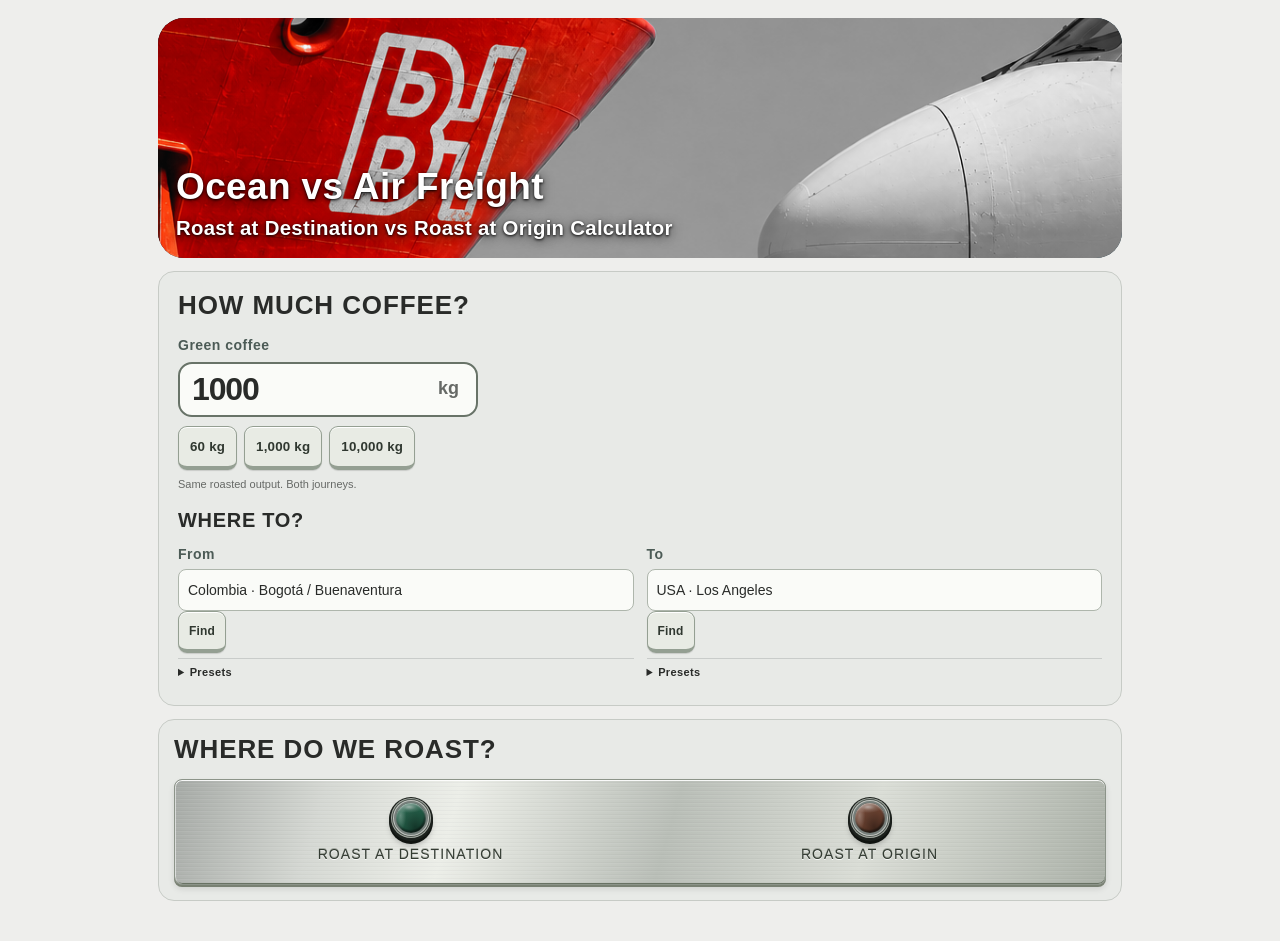
==== commit 1bd86f08: "Simplify calculator flow and refine roasting console interface" ====
--- a/index.html
+++ b/index.html
@@ -1,10 +1,10 @@
-<!DOCTYPE html><html lang="en"><head><meta charset="UTF-8"><meta name="viewport" content="width=device-width,initial-scale=1"><title>Roasting at Origin | Coffee, People &amp; Planet</title><style>
+<!DOCTYPE html><html lang="en"><head><meta charset="UTF-8"><meta name="viewport" content="width=device-width,initial-scale=1"><title>Ocean vs Air Freight · Roast at Destination vs Roast at Origin Calculator</title><style>
 :root{--bg:#f7f7f5;--ink:#19221f;--muted:#65716d;--line:#d9deda;--green:#146b50;--orange:#c16b3d;--soft:#edf1ed;--blue:#466e93}*{box-sizing:border-box}body{margin:0;background:var(--bg);color:var(--ink);font:15px/1.5 -apple-system,BlinkMacSystemFont,Segoe UI,Arial,sans-serif}.wrap{max-width:1100px;margin:auto;padding:30px 22px 70px}.eyebrow{font:700 11px/1.5 inherit;letter-spacing:.14em;text-transform:uppercase;color:var(--green)}h1{font-size:clamp(29px,4vw,46px);line-height:1.12;letter-spacing:-.04em;margin:7px 0 14px}h2{font-size:21px;letter-spacing:-.02em;margin:0 0 17px}h3{font-size:16px;margin:0 0 8px}p{margin:0 0 14px}.lede{font-size:16px;color:var(--muted);max-width:760px}.panel{border:1px solid var(--line);background:white;border-radius:14px;padding:22px;margin-top:18px}.grid{display:grid;grid-template-columns:repeat(2,minmax(0,1fr));gap:18px}.three{grid-template-columns:repeat(3,minmax(0,1fr))}label{display:block;color:#4c5b56;font-size:12px;font-weight:700;margin:0 0 6px}input,select{appearance:auto;width:100%;border:1px solid #cbd2cd;background:#fff;border-radius:8px;font-size:15px;padding:10px 11px;color:var(--ink);min-height:43px}input:focus,select:focus{outline:2px solid #81baa4}small,.hint{font-size:12px;color:var(--muted)}.field{min-width:0}.sp{margin-top:14px}.tabs{display:flex;gap:8px;flex-wrap:wrap;margin:20px 0 0}.tab{border:1px solid var(--line);background:white;color:var(--ink);border-radius:25px;padding:9px 14px;cursor:pointer;font-weight:650}.tab.active{background:var(--ink);color:#fff;border-color:var(--ink)}.scenario{border-top:4px solid var(--green)}.scenario.origin{border-color:var(--orange)}.scenario-head{display:flex;justify-content:space-between;gap:8px;align-items:start}.chip{font-size:12px;padding:3px 8px;background:var(--soft);border-radius:6px}.summary{display:grid;grid-template-columns:1fr 1fr;gap:15px;margin-top:22px}.big{font-size:clamp(27px,4vw,40px);font-weight:750;letter-spacing:-.035em;line-height:1.16}.muted{color:var(--muted)}.outcome{border-left:4px solid var(--green)}.outcome.bad{border-left-color:var(--orange)}.bars{display:grid;gap:17px}.barrow{display:grid;grid-template-columns:170px 1fr 88px;gap:12px;align-items:center}.track{height:29px;background:#edf0ed;border-radius:4px;overflow:hidden;display:flex}.seg{height:100%;transition:width .2s}.legend{display:flex;gap:16px;flex-wrap:wrap;font-size:12px;color:var(--muted)}.key{display:inline-block;width:10px;height:10px;border-radius:2px;margin-right:5px}.breakdown{width:100%;border-collapse:collapse;font-size:14px}.breakdown th,.breakdown td{text-align:right;padding:11px 7px;border-bottom:1px solid var(--line)}.breakdown th:first-child,.breakdown td:first-child{text-align:left}.note{background:#f0f3ef;border-radius:9px;padding:13px 15px;color:#405149;font-size:13px}.btn{border:1px solid var(--ink);background:var(--ink);color:white;border-radius:8px;padding:10px 15px;cursor:pointer;font-weight:700}.secondary{background:white;color:var(--ink)}details{border-top:1px solid var(--line);padding:13px 0}summary{cursor:pointer;font-weight:700}.explain{color:#4e5e58;font-size:13px}a{color:var(--green)}.foot{font-size:12px;color:#5a6862}.nowrap{white-space:nowrap}.warn{color:#98562e}.metrics{display:grid;grid-template-columns:repeat(3,1fr);gap:12px}.metric{background:#f6f7f5;border-radius:10px;padding:13px}.metric strong{display:block;font-size:20px}.switch{display:flex;gap:9px;align-items:center;font-size:13px;font-weight:550}.switch input{width:17px;min-height:17px}#status{margin-top:12px;color:var(--muted)}@media(max-width:720px){.wrap{padding:20px 14px 55px}.grid,.summary,.three,.metrics{grid-template-columns:1fr}.barrow{grid-template-columns:105px 1fr 65px;gap:6px;font-size:12px}.panel{padding:16px}.big{font-size:29px}.breakdown{font-size:12px}}
 #routeMap{height:390px;border:1px solid var(--line);border-radius:12px;background:#edf2f2;isolation:isolate}.map-head{display:flex;align-items:center;justify-content:space-between;gap:14px;margin:20px 0 10px}.map-head h3{margin:0}.map-summary{display:flex;gap:12px;flex-wrap:wrap;margin-top:12px}.map-summary span{background:var(--soft);border-radius:7px;padding:7px 11px;font-size:13px}.map-fallback{padding:20px;color:var(--muted)}.map-key{display:flex;gap:16px;flex-wrap:wrap;font-size:12px;margin:10px 0}.map-dot{display:inline-block;width:10px;height:10px;border-radius:50%;margin-right:5px}.leaflet-container{font-family:inherit}.leaflet-tooltip{max-width:230px;white-space:normal}.leaflet-control-attribution{font-size:10px}@media(max-width:720px){#routeMap{height:310px}.map-head .btn{padding:8px 10px;font-size:12px}}.research>summary{display:flex;flex-wrap:wrap;gap:6px 18px;align-items:baseline}.research>summary::before{content:"▸";color:var(--green)}.research[open]>summary::before{content:"▾"}.research .tabs{margin-top:10px}#status:empty{display:none}
 :root{--bg:#f9f5eb;--ink:#20291f;--muted:#52614e;--line:#dce0d3;--green:#275d3a;--orange:#b95730;--soft:#eef2e5}html{scroll-behavior:smooth;scroll-padding-top:20px}.wrap{max-width:1060px;padding-top:24px}.hero{position:relative;background:#e8f09b;border-radius:26px;padding:38px 36px 32px;margin-bottom:26px;overflow:hidden}.hero h1{font-size:clamp(40px,7vw,76px);font-weight:850;line-height:.99;max-width:720px;letter-spacing:-.055em;margin:20px 0}.hero .lede{max-width:600px;color:#33452d;font-size:18px}.hero-sticker{position:absolute;right:34px;top:32px;border:2px solid var(--ink);background:#ffb38c;padding:14px;border-radius:50%;width:116px;height:116px;display:grid;place-content:center;transform:rotate(12deg);font-weight:850;font-size:15px;line-height:1.15;text-align:center;letter-spacing:-.03em}.hero .eyebrow{max-width:70%;font-size:11px}.start-link{display:inline-block;color:var(--ink);font-weight:750;text-decoration:none;border-bottom:2px solid var(--ink);margin-top:8px;padding-bottom:4px}.panel{border-radius:22px;padding:26px;box-shadow:0 3px 0 #263a2010}.step-tag{display:block;font-size:11px;letter-spacing:.12em;font-weight:800;color:var(--green);margin-bottom:9px}h2{font-size:clamp(23px,3vw,30px);line-height:1.15;margin-bottom:20px}.mass-entry{max-width:360px}.mass-entry label{font-size:14px}.mass-unit{position:relative}.mass-unit input{font-size:42px;font-weight:800;padding:9px 65px 9px 16px;border:2px solid var(--ink);border-radius:14px;letter-spacing:-.035em;background:#fffef8}.mass-unit>span{position:absolute;right:19px;top:21px;font-weight:700;font-size:20px;color:var(--muted)}.amount-picks{display:flex;gap:8px;flex-wrap:wrap;margin-top:12px}.amount-picks button{min-height:44px;border:1px solid #c8d0bc;border-radius:50px;background:#f2f6e9;color:var(--ink);padding:8px 14px;font:600 13px inherit;cursor:pointer}.amount-picks button:hover{background:#e8f09b;transform:translateY(-1px)}.route-question{font-size:22px;margin-top:30px;margin-bottom:13px}label{font-size:14px}select{border-radius:12px;min-height:48px}.comparison-intro{margin:32px 2px -3px}.comparison-intro h2{margin-bottom:10px}.scenario h2{font-size:25px;max-width:240px}.scenario{background:#f0f5e9;border-color:#cddcc6;border-top:5px solid var(--green)}.scenario.origin{background:#fff0e6;border-color:#efd7c6;border-top-color:var(--orange)}.chip{white-space:nowrap;font-weight:650;background:#fff9;border-radius:20px;padding:5px 9px}.journey-steps{display:block;font-size:14px;font-weight:750;color:var(--ink);margin-bottom:10px}.summary .metric{background:#eef4e8;border-radius:16px;padding:20px}.summary .metric:nth-child(2){background:#ffecdf}.outcome{box-shadow:none;background:#faf9f0}.track{height:34px;border-radius:9px}.note{font-size:13px}.number-details,.map-distance-details{margin-top:18px}.number-details summary,.volume-details>summary{font-size:16px}.research{background:#f0f1eb;box-shadow:none}.research .hint{font-size:12px}.research label{font-size:12px}.research h3{margin-top:20px}button:focus-visible,a:focus-visible,summary:focus-visible{outline:3px solid #466e93;outline-offset:4px}button:disabled{opacity:.5;cursor:default}#status:not(:empty){background:#fff0d7;border-radius:10px;padding:12px;color:#6d3b17}.number-details{overflow-x:auto}.seg{transition:width .35s ease}.metric strong,.big{font-variant-numeric:tabular-nums}@media(max-width:720px){.hero{padding:26px 20px;border-radius:21px}.hero h1{font-size:47px;max-width:85%;margin-top:28px}.hero-sticker{width:78px;height:78px;font-size:11px;right:15px;top:18px;padding:8px}.hero .lede{font-size:16px}.panel{padding:20px}.scenario-head{flex-wrap:wrap}.scenario h2{max-width:none}.mass-unit input{font-size:36px}.mass-unit>span{top:16px}.amount-picks button{font-size:12px;padding:8px 11px}.summary .metric{padding:17px}.hero .eyebrow{max-width:65%}}@media(prefers-reduced-motion:reduce){html{scroll-behavior:auto}*,*::before,*::after{transition:none!important}}
 .value-panel{background:#edf3df}.value-actions{display:flex;gap:10px;flex-wrap:wrap}.value-panel .summary .metric{background:#ffffffc9}.value-panel .metric strong{font-size:26px}.value-panel .note{background:#fffdf0}.ledger-scroll{overflow-x:auto;max-width:100%}.ledger{min-width:720px}.ledger td{vertical-align:top}.ledger td:first-child{min-width:220px}.ledger input{min-width:94px;width:100%}.ledger .hint{display:block;font-weight:400;max-width:260px}.ledger caption,.breakdown caption{text-align:left;font-weight:700;padding:16px 0 6px}textarea{width:100%;border:1px solid #cbd2cd;border-radius:10px;padding:10px;font:inherit;resize:vertical}[aria-invalid="true"]{border-color:#ac3d24!important}#econStatus:empty{display:none}@media(max-width:720px){.value-actions .btn{flex:1 1 160px}.value-panel .metric strong{font-size:24px}}
 .sr-only{position:absolute;width:1px;height:1px;padding:0;margin:-1px;overflow:hidden;clip:rect(0,0,0,0);white-space:nowrap;border:0}[hidden]{display:none!important}.view-choice{background:#20291f;color:#fff}.view-choice label{color:#fff;font-size:22px;font-weight:750;margin-bottom:14px}.view-choice-row{display:flex;align-items:center;gap:14px;flex-wrap:wrap}.view-choice select{max-width:380px;background:#e8f09b;font-weight:750;border:0;color:#20291f}.view-choice .hint{color:#d5dfcb}.view-choice .start-link{color:#fff;border-color:#e8f09b;font-size:14px;margin-top:0}@media(max-width:720px){.view-choice select{max-width:none}.view-choice label{font-size:20px}}.button-choices{display:flex;flex-wrap:wrap;gap:8px}.button-choices button{min-height:46px;border:1px solid #aab69e;border-radius:13px;padding:10px 14px;background:#fffaf2;color:var(--ink);font:inherit;font-size:14px;font-weight:650;cursor:pointer;text-align:left;transition:background .15s,transform .15s}.button-choices button:hover{background:#e8f09b}.button-choices button[aria-pressed="true"]{background:var(--ink);color:#fff;border-color:var(--ink);box-shadow:inset 0 0 0 1px var(--ink)}.button-choices button[aria-pressed="true"]::before{content:"✓ ";font-weight:800}.lens-buttons{flex:1 1 520px}.lens-buttons button{flex:1 1 220px;min-height:62px;font-size:18px;background:#384731;color:#fff;border-color:#7e8d71}.lens-buttons button[aria-pressed="true"]{background:#e8f09b;color:#20291f;border-color:#e8f09b;box-shadow:none}.lens-buttons button:hover{background:#516044}.lens-buttons button[aria-pressed="true"]:hover{background:#e8f09b}@media(max-width:720px){.button-choices button{flex:1 1 135px}.lens-buttons button{flex-basis:100%;font-size:17px}}
-.journey-choice{background:#e8f09b}.journey-choice .button-choices button{flex:1 1 240px;min-height:74px;font-size:18px}.journey-choice label{margin:20px 0 10px}.journey-controls .scenario h2{max-width:none}.journey-controls .scenario{margin-top:12px}.journey-choice .button-choices button[data-value="green"]{background:#275d3a;color:#fff;border-color:#275d3a}.journey-choice .button-choices button[data-value="roasted"]{background:#75452e;color:#fff;border-color:#75452e}.journey-choice .button-choices button[data-value="green"]:hover{background:#1c482c}.journey-choice .button-choices button[data-value="roasted"]:hover{background:#5d3422}.journey-choice .button-choices button[aria-pressed="true"]{box-shadow:0 0 0 3px #e8f09b,0 0 0 5px #20291f}.journey-choice .button-choices button:focus-visible{outline:3px solid #466e93;outline-offset:6px}.journey-card-grid{display:grid;grid-template-columns:repeat(2,minmax(0,1fr));gap:16px;align-items:start}.journey-card{min-width:0;border-radius:18px;background:#ffffff70;overflow:visible}.journey-choice .journey-card>button{width:100%;min-height:100px;border-radius:18px;padding:22px;font-size:21px;transition:background .18s,border-radius .18s}.journey-card.expanded{box-shadow:0 5px 0 #20291f15}.journey-choice .journey-card.expanded>button{border-radius:18px 18px 0 0;box-shadow:none}.journey-card .panel.scenario{margin:0;padding:22px;border-radius:0 0 18px 18px;border-top:0;box-shadow:none;animation:journey-open .24s ease-out;transform-origin:top}.journey-card .scenario-head{display:none}.journey-card .button-choices button{min-height:46px;font-size:14px;flex:1 1 125px}.journey-card label{font-size:14px;margin-top:0}.journey-card .journey-steps{font-size:13px}@keyframes journey-open{from{opacity:0;transform:translateY(-10px) scale(.98)}to{opacity:1;transform:translateY(0) scale(1)}}@media(max-width:720px){.journey-card-grid{grid-template-columns:1fr}.journey-choice .journey-card>button{font-size:20px;min-height:84px}.journey-card .panel.scenario{padding:18px}}@media(prefers-reduced-motion:reduce){.journey-card .panel.scenario{animation:none}}.view-choice-row{display:block}.lens-buttons.result-card-grid{display:grid;grid-template-columns:1fr;gap:14px}.result-card{min-width:0;border-radius:18px;overflow:hidden;background:#fff;color:var(--ink)}.lens-buttons .result-card>button{display:block;width:100%;text-align:left;min-height:74px;border-radius:16px;padding:20px 24px;font-size:21px;border:0}.lens-buttons .result-card.expanded>button{border-radius:16px 16px 0 0;box-shadow:none}.result-card>.panel{border:0;border-radius:0;margin:0;box-shadow:none;padding:26px;animation:journey-open .24s ease-out;transform-origin:top}.result-card .button-choices button{flex:0 1 auto;min-height:46px;font-size:14px;background:#fffaf2;color:var(--ink);border:1px solid #aab69e}.result-card .button-choices button[aria-pressed="true"]{background:var(--ink);color:#fff}.result-card>.volume-details{margin:0;background:#faf9f0}.result-card .value-panel .summary .metric{background:#ffffffc9}.view-choice .result-card label{color:var(--ink);font-size:12px;margin-bottom:6px}.view-choice .result-card .hint{color:var(--muted)}.result-card .lens-buttons{flex:initial}@media(max-width:720px){.result-card>.panel{padding:18px}.lens-buttons .result-card>button{font-size:19px;padding:18px}}@media(prefers-reduced-motion:reduce){.result-card>.panel{animation:none}}.lens-buttons .result-card>button[data-value="money"]{background:#275d3a;color:#fff;border-color:#275d3a}.lens-buttons .result-card>button[data-value="money"]:hover{background:#1c482c}.lens-buttons .result-card>button[data-value="carbon"]{background:#555b60;color:#fff;border-color:#555b60}.lens-buttons .result-card>button[data-value="carbon"]:hover{background:#41474c}.lens-buttons .result-card>button[aria-pressed="true"]{box-shadow:inset 0 0 0 3px #ffffff90}.hero{background-color:#183846;background-image:linear-gradient(90deg,rgba(9,25,33,.82) 0%,rgba(9,25,33,.6) 52%,rgba(9,25,33,.18) 100%),url('assets/ship-and-plane.png');background-size:cover;background-position:center 48%;color:#fff;min-height:400px}.hero .eyebrow,.hero .lede,.hero .start-link{color:#fff}.hero .eyebrow{color:#e8f09b}.hero .start-link{border-color:#e8f09b}.hero .hero-sticker{color:#20291f;border-color:#20291f}.hero h1{text-shadow:0 2px 18px #0003}@media(max-width:720px){.hero{min-height:410px;background-position:48% center;background-image:linear-gradient(90deg,rgba(9,25,33,.82),rgba(9,25,33,.48)),url('assets/ship-and-plane.png')}}.hero{background-image:url('assets/ship-and-plane.png');background-size:150% auto;background-position:center top;color:#fff}.hero .eyebrow,.hero .lede,.hero .start-link{color:#fff;text-shadow:0 1px 4px #122737,0 1px 10px #122737}.hero h1{text-shadow:0 2px 5px #122737,0 2px 14px #122737}@media(max-width:720px){.hero{background-image:url('assets/ship-and-plane.png');background-size:auto 150%;background-position:center top}}.hero{background-position:center 40%}@media(max-width:720px){.hero{background-position:center 25%}}
+.journey-choice{background:#e8f09b}.journey-choice .button-choices button{flex:1 1 240px;min-height:74px;font-size:18px}.journey-choice label{margin:20px 0 10px}.journey-controls .scenario h2{max-width:none}.journey-controls .scenario{margin-top:12px}.journey-choice .button-choices button[data-value="green"]{background:#275d3a;color:#fff;border-color:#275d3a}.journey-choice .button-choices button[data-value="roasted"]{background:#75452e;color:#fff;border-color:#75452e}.journey-choice .button-choices button[data-value="green"]:hover{background:#1c482c}.journey-choice .button-choices button[data-value="roasted"]:hover{background:#5d3422}.journey-choice .button-choices button[aria-pressed="true"]{box-shadow:0 0 0 3px #e8f09b,0 0 0 5px #20291f}.journey-choice .button-choices button:focus-visible{outline:3px solid #466e93;outline-offset:6px}.journey-card-grid{display:grid;grid-template-columns:repeat(2,minmax(0,1fr));gap:16px;align-items:start}.journey-card{min-width:0;border-radius:18px;background:#ffffff70;overflow:visible}.journey-choice .journey-card>button{width:100%;min-height:100px;border-radius:18px;padding:22px;font-size:21px;transition:background .18s,border-radius .18s}.journey-card.expanded{box-shadow:0 5px 0 #20291f15}.journey-choice .journey-card.expanded>button{border-radius:18px 18px 0 0;box-shadow:none}.journey-card .panel.scenario{margin:0;padding:22px;border-radius:0 0 18px 18px;border-top:0;box-shadow:none;animation:journey-open .24s ease-out;transform-origin:top}.journey-card .scenario-head{display:none}.journey-card .button-choices button{min-height:46px;font-size:14px;flex:1 1 125px}.journey-card label{font-size:14px;margin-top:0}.journey-card .journey-steps{font-size:13px}@keyframes journey-open{from{opacity:0;transform:translateY(-10px) scale(.98)}to{opacity:1;transform:translateY(0) scale(1)}}@media(max-width:720px){.journey-card-grid{grid-template-columns:1fr}.journey-choice .journey-card>button{font-size:20px;min-height:84px}.journey-card .panel.scenario{padding:18px}}@media(prefers-reduced-motion:reduce){.journey-card .panel.scenario{animation:none}}.view-choice-row{display:block}.lens-buttons.result-card-grid{display:grid;grid-template-columns:1fr;gap:14px}.result-card{min-width:0;border-radius:18px;overflow:hidden;background:#fff;color:var(--ink)}.lens-buttons .result-card>button{display:block;width:100%;text-align:left;min-height:74px;border-radius:16px;padding:20px 24px;font-size:21px;border:0}.lens-buttons .result-card.expanded>button{border-radius:16px 16px 0 0;box-shadow:none}.result-card>.panel{border:0;border-radius:0;margin:0;box-shadow:none;padding:26px;animation:journey-open .24s ease-out;transform-origin:top}.result-card .button-choices button{flex:0 1 auto;min-height:46px;font-size:14px;background:#fffaf2;color:var(--ink);border:1px solid #aab69e}.result-card .button-choices button[aria-pressed="true"]{background:var(--ink);color:#fff}.result-card>.volume-details{margin:0;background:#faf9f0}.result-card .value-panel .summary .metric{background:#ffffffc9}.view-choice .result-card label{color:var(--ink);font-size:12px;margin-bottom:6px}.view-choice .result-card .hint{color:var(--muted)}.result-card .lens-buttons{flex:initial}@media(max-width:720px){.result-card>.panel{padding:18px}.lens-buttons .result-card>button{font-size:19px;padding:18px}}@media(prefers-reduced-motion:reduce){.result-card>.panel{animation:none}}.lens-buttons .result-card>button[data-value="money"]{background:#275d3a;color:#fff;border-color:#275d3a}.lens-buttons .result-card>button[data-value="money"]:hover{background:#1c482c}.lens-buttons .result-card>button[data-value="carbon"]{background:#555b60;color:#fff;border-color:#555b60}.lens-buttons .result-card>button[data-value="carbon"]:hover{background:#41474c}.lens-buttons .result-card>button[aria-pressed="true"]{box-shadow:inset 0 0 0 3px #ffffff90}.hero{background-color:#183846;background-image:linear-gradient(90deg,rgba(9,25,33,.82) 0%,rgba(9,25,33,.6) 52%,rgba(9,25,33,.18) 100%),url('assets/ship-and-plane-bh-painted.png');background-size:cover;background-position:center 48%;color:#fff;min-height:400px}.hero .eyebrow,.hero .lede,.hero .start-link{color:#fff}.hero .eyebrow{color:#e8f09b}.hero .start-link{border-color:#e8f09b}.hero .hero-sticker{color:#20291f;border-color:#20291f}.hero h1{text-shadow:0 2px 18px #0003}@media(max-width:720px){.hero{min-height:410px;background-position:48% center;background-image:linear-gradient(90deg,rgba(9,25,33,.82),rgba(9,25,33,.48)),url('assets/ship-and-plane-bh-painted.png')}}.hero{background-image:url('assets/ship-and-plane-bh-painted.png');background-size:150% auto;background-position:center top;color:#fff}.hero .eyebrow,.hero .lede,.hero .start-link{color:#fff;text-shadow:0 1px 4px #122737,0 1px 10px #122737}.hero h1{text-shadow:0 2px 5px #122737,0 2px 14px #122737}@media(max-width:720px){.hero{background-image:url('assets/ship-and-plane-bh-painted.png');background-size:auto 150%;background-position:center top}}.hero{background-position:center 40%}@media(max-width:720px){.hero{background-position:center 25%}}
 /* Ship-red palette; explicit journey and result button colours stay meaningful. */
 :root{--bg:#fbf5f0;--ink:#302524;--muted:#725b55;--line:#e8d5cd;--green:#ad2d20;--orange:#91452f;--soft:#f6e7df;--blue:#496f86}
 .hero .eyebrow{color:#fff5e9}.hero .hero-sticker{background:#ef3e24;color:#fff5e9;border-color:#fff5e9}.hero .start-link{border-color:#ff684b}
@@ -52,7 +52,7 @@
 .btn:disabled{transform:none;filter:none;box-shadow:inset 0 1px 0 #ffffff60,0 1px 0 #35251e33;cursor:default}
 @media(max-width:720px){.journey-choice .journey-card>button,.lens-buttons .result-card>button{font-size:18px;padding:20px 16px 20px 43px;min-height:80px}.journey-choice .journey-card>button::before,.lens-buttons .result-card>button::before{left:16px}.button-choices button{font-size:13px}}
 @media(prefers-reduced-motion:reduce){button{transition:none!important}}
-.hero{isolation:isolate;background-image:none;position:relative}.hero::before{content:"";position:absolute;inset:0;z-index:-1;background-image:url('assets/ship-and-plane.png');background-size:150% auto;background-position:center 40%;background-repeat:no-repeat;filter:grayscale(1);pointer-events:none}.hero .hero-sticker{z-index:1}@media(max-width:720px){.hero{background-image:none}.hero::before{background-size:auto 150%;background-position:center 25%}}.hero::after{content:"";position:absolute;inset:0;z-index:-1;background-image:url('assets/ship-and-plane.png');background-size:150% auto;background-position:center 40%;background-repeat:no-repeat;pointer-events:none;clip-path:polygon(0 0,30% 0,30% 8%,34% 8%,34% 18%,39% 18%,45% 24%,52% 32%,52% 40%,47% 51%,42% 66%,38% 83%,39% 100%,0 100%)}@media(max-width:720px){.hero::after{background-size:auto 150%;background-position:center 25%;clip-path:polygon(0 0,0 15%,10% 16%,32% 20%,55% 25%,55% 32%,35% 43%,13% 60%,0 75%)}}.hero::after{clip-path:none;filter:url(#keepShipRed)}@media(max-width:720px){.hero::after{clip-path:none}}
+.hero{isolation:isolate;background-image:none;position:relative}.hero::before{content:"";position:absolute;inset:0;z-index:-1;background-image:url('assets/ship-and-plane-bh-painted.png');background-size:150% auto;background-position:center 40%;background-repeat:no-repeat;filter:grayscale(1);pointer-events:none}.hero .hero-sticker{z-index:1}@media(max-width:720px){.hero{background-image:none}.hero::before{background-size:auto 150%;background-position:center 25%}}.hero::after{content:"";position:absolute;inset:0;z-index:-1;background-image:url('assets/ship-and-plane-bh-painted.png');background-size:150% auto;background-position:center 40%;background-repeat:no-repeat;pointer-events:none;clip-path:polygon(0 0,30% 0,30% 8%,34% 8%,34% 18%,39% 18%,45% 24%,52% 32%,52% 40%,47% 51%,42% 66%,38% 83%,39% 100%,0 100%)}@media(max-width:720px){.hero::after{background-size:auto 150%;background-position:center 25%;clip-path:polygon(0 0,0 15%,10% 16%,32% 20%,55% 25%,55% 32%,35% 43%,13% 60%,0 75%)}}.hero::after{clip-path:none;filter:url(#keepShipRed)}@media(max-width:720px){.hero::after{clip-path:none}}
 /* Round industrial push-buttons inspired by the supplied roaster panel. */
 body main.wrap .button-choices button[data-value]{
  --cap:#277457;--glow:#52e6a0;display:flex;flex-direction:column;align-items:center;justify-content:flex-start;gap:14px;
@@ -286,18 +286,44 @@
 body main.wrap .lens-buttons .result-card>button[data-value="carbon"]::before{
  content:"↻";display:grid;place-items:center;color:#fff5e9;font-family:Arial,Helvetica,sans-serif;font-size:37px;font-weight:400;line-height:1;text-shadow:0 1px 1px #7e1717;letter-spacing:0;
 }
-body main.wrap .lens-buttons .result-card>button[data-value="carbon"]::before,body main.wrap .lens-buttons .result-card>button[data-value="carbon"][aria-pressed="true"]::before{content:"";background-image:url("data:image/svg+xml,%3Csvg%20xmlns%3D%22http%3A%2F%2Fwww.w3.org%2F2000%2Fsvg%22%20viewBox%3D%220%200%20100%20100%22%3E%3Cdefs%3E%3Cmarker%20id%3D%22a%22%20markerWidth%3D%223%22%20markerHeight%3D%223%22%20refX%3D%222.2%22%20refY%3D%221.5%22%20orient%3D%22auto%22%3E%3Cpath%20d%3D%22M0%200L3%201.5L0%203Z%22%20fill%3D%22white%22%2F%3E%3C%2Fmarker%3E%3C%2Fdefs%3E%3Cg%20fill%3D%22none%22%20stroke%3D%22white%22%20stroke-width%3D%223.4%22%20stroke-linecap%3D%22butt%22%20marker-end%3D%22url%28%23a%29%22%3E%3Cpath%20d%3D%22M31%2019A36%2036%200%200%201%2079%2029%22%2F%3E%3Cpath%20d%3D%22M86%2048A36%2036%200%200%201%2061%2084%22%2F%3E%3Cpath%20d%3D%22M36%2083A36%2036%200%200%201%2015%2040%22%2F%3E%3C%2Fg%3E%3C%2Fsvg%3E"),radial-gradient(ellipse 65% 25% at 38% 16%,#ffffff50,transparent 75%),radial-gradient(circle at 50% 54%,#d62420 0%,#bc1717 34%,#ec3b2d 36%,#d7231d 65%,#a71716 100%);background-size:100% 100%,100% 100%,100% 100%;background-repeat:no-repeat}</style></head><body><svg xmlns="http://www.w3.org/2000/svg" width="0" height="0" aria-hidden="true" style="position:absolute;pointer-events:none"><defs><filter id="keepShipRed" color-interpolation-filters="sRGB"><feColorMatrix type="matrix" values="1 0 0 0 0  0 1 0 0 0  0 0 1 0 0  4 -2 -2 0 -0.5"/></filter></defs></svg><main class="wrap"><header class="hero"><div class="eyebrow">BARISTA HUSTLE · COFFEE EXAMINED</div><span class="hero-sticker bh-sticker"><img src="assets/barista-hustle-sticker.png" alt="Barista Hustle" width="300" height="300"></span><h1>Same coffee.<br>Different journey.</h1><p class="lede">Same beans. Different choices. Follow the money, the work and the coffee’s journey—then explore the emissions too.</p><a class="start-link" href="#coffeeStart">Let’s ship some coffee ↓</a></header>
-
-<section class="panel journey" id="coffeeStart"><h2>How much coffee are you shipping?</h2><div class="mass-entry"><label for="mass">Start with unroasted coffee</label><div class="mass-unit"><input id="mass" type="number" min="1" step="1" value="1000" aria-describedby="massHelp"><span>kg</span></div></div><div class="amount-picks" aria-label="Try a shipment size"><button type="button" data-mass="60">A sack · 60 kg</button><button type="button" data-mass="1000">A tonne · 1,000 kg</button><button type="button" data-mass="10000">Go big · 10,000 kg</button></div><p class="hint sp" id="massHelp">Both journeys deliver the same amount of roasted coffee. Some weight is lost during roasting.</p><h3 class="route-question">Where’s it going?</h3><div class="grid"><div class="field city-field"><label for="cityfrom">From · type a city</label><div class="city-search-row"><input id="cityfrom" type="search" autocomplete="off" placeholder="City, country" aria-describedby="cityfromStatus"><button id="cityfromSearch" class="btn secondary" type="button">Find city</button></div><p id="cityfromStatus" class="hint sp" role="status" aria-live="polite"></p><div id="cityfromMatches" class="city-matches"></div><details class="city-presets"><summary>Or use a preset</summary><label class="sr-only" for="from">From preset or selected city</label><select id="from"></select></details></div><div class="field city-field"><label for="cityto">To · type a city</label><div class="city-search-row"><input id="cityto" type="search" autocomplete="off" placeholder="City, country" aria-describedby="citytoStatus"><button id="citytoSearch" class="btn secondary" type="button">Find city</button></div><p id="citytoStatus" class="hint sp" role="status" aria-live="polite"></p><div id="citytoMatches" class="city-matches"></div><details class="city-presets"><summary>Or use a preset</summary><label class="sr-only" for="to">To preset or selected city</label><select id="to"></select></details></div></div><p class="hint sp">Search for a city, then choose the right match. City search needs internet; the presets work offline. Distances are rough estimates—you can fine-tune them in Research settings.</p></section>
-<section class="panel journey-choice"><h2>When do we roast it?</h2><p>Pick a card to open up your journey.</p><label for="journeyChoice">Choose your starting path</label><select id="journeyChoice" aria-controls="greenJourney roastedJourney resultsChoice" aria-describedby="journeyHint"><option value="" disabled selected>Choose a journey</option><option value="green">Roast at Destination</option><option value="roasted">Roast at Origin</option></select><p id="journeyHint" class="hint sp">Roast at Destination: ship green coffee. Roast at Origin: ship roasted coffee. Pick one to see its options.</p></section><div class="journey-controls"><section class="panel scenario" id="greenJourney" hidden><div class="scenario-head"><h2>Roast at Destination</h2><span class="chip">Ship green</span></div><div class="field"><label for="tradMode">How’s it travelling?</label><select id="tradMode"><option value="sea">By sea</option><option value="reefer">By sea · refrigerated</option><option value="frozen">By sea · frozen (−18 °C)</option><option value="air">By air</option></select></div><div id="tradFreightGuide" class="freight-guide"></div><div class="sp"><div><label for="tradPack">How do you want it packed?</label><select id="tradPack"><option value="retail1">1 kg retail bags</option><option value="green">Sack-style packing</option><option value="bulk">Bulk bags</option><option value="retail03">300 g retail bags</option></select></div></div><p class="hint sp"><span class="journey-steps">Green beans → Travel → Roast + pack</span>The coffee travels unroasted. It’s roasted and packed when it arrives.</p></section>
-<section class="panel scenario origin" id="roastedJourney" hidden><div class="scenario-head"><h2>Roast at Origin</h2><span class="chip">Ship roasted</span></div><div class="field"><label for="originMode">How’s it travelling?</label><select id="originMode"><option value="air">By air</option><option value="sea">By sea</option><option value="reefer">By sea · refrigerated</option><option value="frozen">By sea · frozen (−18 °C)</option></select></div><div id="originFreightGuide" class="freight-guide"></div><div class="sp"><div><label for="originPack">How do you want it packed?</label><select id="originPack"><option value="retail1">1 kg retail bags</option><option value="retail03">300 g retail bags</option><option value="bulk">Bulk bags</option></select></div></div><p class="hint sp"><span class="journey-steps">Roast + pack → Travel → Ready to brew</span>The coffee is roasted and packed where it’s grown, then shipped to its destination.</p></section></div>
-<section class="panel view-choice" id="resultsChoice" hidden><label for="resultView">What do you want to examine?</label><div class="view-choice-row"><select id="resultView" aria-controls="valuePanel carbonPanel volumePanel" aria-describedby="viewHint"><option value="" disabled selected>Choose what to explore</option><option value="money">Follow the Money</option><option value="carbon">Carbon Footprint</option></select><a id="viewResultsLink" class="start-link" href="#valuePanel" hidden>See the money results ↓</a></div><p class="hint sp" id="viewHint">Pick a card to open your results. Switch whenever you like—your inputs stay in place.</p></section>
-<section class="panel value-panel" id="valuePanel" hidden><span class="step-tag">MORE THAN A FOOTPRINT</span><h2>Where does your money go?</h2><p id="econCoffeeAmount" class="note" aria-live="polite"></p><p>The same kg of roasted coffee. Two ways to buy it. How much of your spending stays in the country that grew it?</p><div class="value-actions"><button class="btn" type="button" id="econExample">Try a made-up example</button><button class="btn secondary" type="button" id="econEdit">Use your own numbers</button></div><p id="econBasis" class="hint sp">No financial data loaded. Enter your costs or try the example. All amounts use one currency and exclude retail, brewing and consumption taxes.</p><p id="econStatus" class="note" role="status" aria-live="polite"></p><div class="selected-money note sp" aria-live="polite"><small id="econSelectedLabel">Your selected journey</small><div class="big" id="econSelectedRetained">—</div><p id="econSelectedStory" class="sp">Choose a journey and add financial inputs to see its result.</p></div><h3 class="sp">Compare both journeys</h3><div class="summary"><div class="metric" id="econAfterCard"><small>Estimated staying at origin · roast after</small><strong id="econAfter">—</strong><small id="econAfterShare">Per kg of finished coffee</small></div><div class="metric" id="econBeforeCard"><small>Estimated staying at origin · roast before</small><strong id="econBefore">—</strong><small id="econBeforeShare">Per kg of finished coffee</small></div></div><div class="note sp"><strong id="econDifference">Add a cost breakdown to follow the money.</strong><p id="econStory" class="sp"></p></div><div class="metrics sp"><div class="metric"><small>Change in grower receipts</small><strong id="econGrowers">—</strong><small>Shipment total · not grower profit</small></div><div class="metric"><small>Change in wages staying at origin</small><strong id="econWages">—</strong><small>Roasting + packing · shipment total</small></div><div class="metric"><small>Additional paid work equivalent</small><strong id="econHours">—</strong><small>Wage hours · not jobs created</small></div></div><p class="hint sp">A bigger origin payment doesn’t automatically mean a bigger grower payment. Services, wages, imported supplies and profit ownership all matter. “Staying at origin” is an estimate from your retention assumptions, not audited national value added.</p><details id="econDetails"><summary>Follow every dollar · research ledger</summary><p class="hint sp">Compare the same finished output at the same buyer handover point. Enter mutually exclusive costs in one currency, with no double counting. Include actual fees for the services intermediaries provide. For each row, estimate the share ultimately staying at origin after imports and profit transfers. Unknown is blank; enter 0 only when a cost or retained share is known to be zero.</p><div class="grid"><div><label for="econCurrency">Currency for every amount</label><select id="econCurrency"><option value="USD">USD</option><option value="AUD">AUD</option><option value="EUR">EUR</option><option value="GBP">GBP</option></select></div><div><label for="econHourly">Average wage at origin (currency/hour; optional)</label><input id="econHourly" type="number" min="0.01" step="any" placeholder="Unknown" data-value-input></div></div><label class="sp" for="econEvidence">Data source / invoice dates / ownership assumptions</label><textarea id="econEvidence" rows="3" placeholder="Record where your prices and retention shares come from."></textarea><div class="ledger-scroll"><table class="breakdown ledger"><caption>Buyer spending · rates and estimated origin retention</caption><thead><tr><th>Separate cost</th><th>Roast after<br>Amount</th><th>Stays at origin %</th><th>Roast at Origin<br>Amount</th><th>Stays at origin %</th></tr></thead><tbody id="econInputs"></tbody></table></div><p class="hint">Grower and processing rates are per kg green; other rates are per kg roasted. Roasting loss converts both to the same finished output. Financial shipping costs are entered separately from carbon factors.</p><div class="ledger-scroll"><table class="breakdown"><caption>Reconciled shipment totals</caption><thead><tr><th>Metric</th><th>Roast after</th><th>Roast at Origin</th></tr></thead><tbody id="econTotals"></tbody></table></div><button id="econCsv" class="btn secondary sp" type="button" disabled>Download financial data</button> <button id="econClear" class="btn secondary sp" type="button">Clear financial inputs</button></details></section>
-<section class="panel" id="carbonPanel" hidden><div class="panel outcome" id="outcome"><div class="muted">With your choices</div><div class="big" id="comparison">—</div><p id="comparisonText" class="muted"></p></div><h3 class="sp">Where do the emissions come from?</h3><div class="legend"><span><i class="key" style="background:#466e93"></i>Shipping</span><span><i class="key" style="background:#91a8bd"></i>Road travel</span><span><i class="key" style="background:#c16b3d"></i>Roasting</span><span><i class="key" style="background:#a28b6e"></i>Packaging</span></div><div class="bars sp"><div class="barrow"><b>Destination</b><div class="track" id="traditionalBar"></div><b id="tradBarNumber">—</b></div><div class="barrow"><b>Roast at Origin</b><div class="track" id="originBar"></div><b id="originBarNumber">—</b></div></div><div class="summary"><div class="metric"><div class="muted">Roast at Destination</div><div class="big" id="tradTotal">—</div><small>kg CO₂e · included stages only</small></div><div class="metric"><div class="muted">Roast at Origin</div><div class="big" id="originTotal">—</div><small>kg CO₂e · included stages only</small></div></div><div id="carbonFreightGuide"></div><p id="status" role="status" aria-live="polite"></p><p class="hint">Starting comparison: green coffee by sea versus origin-roasted coffee by air. That tests one shipping choice—not the whole idea of roasting at origin. Try a sea option to see what changes.</p><p id="carbonModeSummary" class="note"></p><p class="note">These are estimates for shipping, roasting and packaging—not the coffee’s whole footprint. Some factors still need checking. Explore the assumptions below.</p><details class="number-details sp"><summary>Show me the numbers</summary><div class="sp"><table class="breakdown"><thead><tr><th>Component</th><th>Traditional</th><th>Origin-roasted</th></tr></thead><tbody id="rows"></tbody></table></div><div class="metrics sp"><div class="metric"><small>Green coffee</small><strong id="greenKg">—</strong></div><div class="metric"><small>Roasted coffee</small><strong id="roastKg">—</strong></div><div class="metric"><small>CO₂e per kg roasted</small><strong id="perKg">—</strong></div></div><div class="note sp" id="breakEven">Break-even calculation</div><button class="btn secondary sp" id="csv">Download the data (CSV)</button></details></section>
-<details class="panel volume-details" id="volumePanel" hidden><summary>What about the space it takes up?</summary><p class="hint sp">Less weight doesn’t always mean less space. Here’s how the two shipments compare.</p><div class="metrics"><div class="metric"><small>Traditional shipped volume</small><strong id="tv">—</strong></div><div class="metric"><small>Origin-roasted shipped volume</small><strong id="ov">—</strong></div><div class="metric"><small>Origin-roasted / green volume</small><strong id="volRatio">—</strong></div></div><p class="hint sp">Shipment volume includes a coarse allowance for bags, cartons, gaps and pallets. It is a modelling assumption, not a measured GGET loading plan. Air emissions use physical shipment mass by default. Billing weight is a separate commercial quantity; the optional billing-weight proxy is unvalidated.</p></details>
-<details class="panel research" id="researchSettings"><summary>Research settings <span class="hint">Presets, factors and detailed assumptions</span></summary><div class="sp"><p class="hint">The calculator starts with green coffee by sea versus origin-roasted coffee by air. This is the user-reported GGET-style scenario, not independently verified company logistics. Explore sea alternatives without changing the roasting location. These controls let you inspect and edit its assumptions. Closing this section keeps your changes active.</p><h3>Transport presets</h3><div class="tabs"><button class="tab active" data-preset="gget">Origin roast · air vs green · sea</button><button class="tab" data-preset="same">Both ship by sea</button><button class="tab" data-preset="reefer">Origin roast · frozen sea</button></div><p class="hint sp">Presets change transport modes and packaging only; your edited factors, coffee quantity and route remain in place.</p><h3 class="sp">Coffee yield and distance assumptions</h3><div class="grid sp three"><div class="field"><label for="loss">Roasting mass loss (%)</label><input id="loss" type="number" min="1" max="30" step=".5" value="15"></div><div class="field"><label for="seaDist">Sea route distance (km)</label><input id="seaDist" type="number" min="0" step="100"></div><div class="field"><label for="airDist">Air route distance (km)</label><input id="airDist" type="number" min="0" step="100"></div></div><div class="grid sp"><div><label for="tradRoast">Roast after arrival (kg CO₂e / kg green)</label><input id="tradRoast" type="number" min="0" step=".01" value=".42"></div><div><label for="originRoast">Roast at Origin shipping (kg CO₂e / kg green)</label><input id="originRoast" type="number" min="0" step=".01" value=".42"></div></div><h3 class="sp">Freight and packaging factors</h3><div class="grid three"><div><label for="dry">Dry sea intensity (kg CO₂e / TEU-km)</label><input id="dry" type="number" step=".001" min="0" value=".0717"></div><div><label for="reef">Reefer sea intensity (kg CO₂e / TEU-km)</label><input id="reef" type="number" step=".001" min="0" value=".1423"></div><div><label for="freezeDays">Frozen shipping duration (days)</label><input id="freezeDays" type="number" step="1" min="0" value="25"></div><div><label for="freezeExtra">Extra frozen cooling above generic reefer (kWh/TEU/day; uncalibrated)</label><input id="freezeExtra" type="number" step="1" min="0" value="0"></div><div><label for="freezeGrid">Ship-power carbon intensity (kg CO₂e/kWh; provisional)</label><input id="freezeGrid" type="number" step=".05" min="0" value="0.7"></div><div><label for="airFactor">Air freight intensity (kg CO₂e / tonne-km)</label><input id="airFactor" type="number" step=".01" min="0" value=".6"></div><div><label for="road">Local road freight (total km)</label><input id="road" type="number" min="0" step="25" value="250"></div><div><label for="roadFactor">Road emissions (kg CO₂e / tonne-km)</label><input id="roadFactor" type="number" min="0" step=".01" value=".1"></div><div><label for="packFactor">Packaging production (kg CO₂e / kg package)</label><input id="packFactor" type="number" min="0" step=".1" value="2.5"></div><div><label for="teuVolume">Usable TEU volume (m³)</label><input id="teuVolume" type="number" step="1" min="1" value="28"></div><div><label for="teuPayload">Usable TEU payload (kg)</label><input id="teuPayload" type="number" step="1000" min="1" value="20000"></div><div><label for="airVolume">Air billing-weight conversion (kg/m³)</label><input id="airVolume" type="number" step="1" min="1" value="167"></div></div><div class="grid sp"><label class="switch"><input id="fullContainer" type="checkbox">Allocate a whole container (round allocated TEUs up)</label><label class="switch"><input id="volumetricAir" type="checkbox">Explore billing-weight proxy for air emissions (unvalidated)</label></div><p class="hint sp">Sea factors are GLEC v3.2 global-average WTW TEU-km values, including upstream fuel. The air placeholder’s accounting boundary is unverified, so the air/sea comparison is not yet scope-aligned. Frozen uses the generic reefer baseline PLUS any explicitly entered incremental cooling energy. At the default extra energy = 0, the frozen result is NOT independently estimated; do not treat it as validated. Air (0.60), road, packaging and fill assumptions are <strong>editable screening defaults</strong>, not verified route-specific inventory. Volumetric chargeable weight is a pricing convention and only a proxy for emissions allocation.</p><button class="btn secondary" id="reset">Reset assumptions</button></div></details>
-<details class="panel frozen-energy" id="frozenEnergy"><summary>Frozen Container Energy <span class="hint">Research electricity estimates</span></summary><p class="hint sp">Estimate a single container’s refrigeration electricity separately from the freight total. This panel does not change the main comparison. Use powered days for the loaded voyage, not a round-trip cycle. Changing temperature does not change power automatically.</p><div class="grid three"><div><label for="feSize">Container size</label><select id="feSize"><option value="20">20-foot · 1 TEU</option><option value="40">40-foot · 2 TEU (provisional)</option></select></div><div><label for="feTemperature">Temperature setpoint (°C; context only)</label><input id="feTemperature" type="number" step="any" value="-18"></div><div><label for="feDays">Powered voyage duration (days)</label><input id="feDays" type="number" min="0" step="any" value="30"></div><div><label for="fePower">Average electrical demand (kW/TEU)</label><input id="fePower" type="number" min="0" step="any" value="2.7"></div><div><label for="feAllocation">Share of this container allocated to coffee (%)</label><input id="feAllocation" type="number" min="0" max="100" step="any" value="100"></div><div><label for="feFactor">Onboard electricity factor (kg CO₂e/kWh)</label><input id="feFactor" type="number" min="0" step="any" placeholder="Unknown — no default"></div></div><p class="hint sp">The 100% allocation is an illustrative starting point, independent of the main model’s volume/payload allocation. Set it for this shipment. For 40 feet, two-TEU power scaling is provisional; actual equipment may differ. The per-kg result uses your shipment’s finished roasted output.</p><div class="value-actions"><button class="btn secondary" id="feFitzgerald" type="button">Research preset · 2.7 kW/TEU</button><button class="btn secondary" id="feCheaitou" type="button">Research preset · frozen −18 °C, 5.2 kW/TEU</button></div><p class="hint sp" id="feProvenance">Fitzgerald reference: published average modelling assumption, not a universal frozen-coffee measurement.</p><label for="feFactorSource">Onboard factor source, year, table/row and lifecycle boundary</label><textarea id="feFactorSource" rows="2" placeholder="Use vessel-generation evidence, not the destination grid. Record whether the factor includes upstream fuel."></textarea><div class="sp"><div><label for="feElectricityBoundary">Onboard electricity boundary</label><select id="feElectricityBoundary"><option value="unknown">Unknown</option><option value="WTW">WTW, including upstream fuel</option><option value="TTW">TTW / combustion only</option></select></div></div><label class="sp" for="feMethod">One accounting method</label><select id="feMethod"><option value="glec">A · GLEC reefer total + contextual electricity</option><option value="components" disabled>B · Components — evidence required</option></select><details class="sp"><summary>Unlock component-based research calculation</summary><p class="hint sp">Method B is a separate research estimate; it does not replace the main freight total. The existing dry-sea factor is not prefilled: “dry container” does not by itself prove a propulsion-only boundary. Supply evidence before unlocking this method.</p><div class="grid"><div><label for="fePropulsion">Propulsion baseline excluding refrigeration (kg CO₂e/TEU-km)</label><input id="fePropulsion" type="number" min="0" step="any" placeholder="Unknown"></div><div><label for="feDistance">Component-method sea distance (km)</label><input id="feDistance" type="number" min="0" step="any" placeholder="Enter voyage distance"></div><div><label for="fePropulsionBoundary">Propulsion boundary</label><select id="fePropulsionBoundary"><option value="unknown">Unknown</option><option value="WTW">WTW, including upstream fuel</option><option value="TTW">TTW / combustion only</option></select></div></div><label class="sp" for="fePropulsionSource">Propulsion source and evidence of refrigeration exclusion</label><textarea id="fePropulsionSource" rows="2" placeholder="Source URL/report, table/row and exclusion evidence"></textarea><label class="switch sp"><input id="feExcluded" type="checkbox">I have evidence this baseline excludes refrigeration.</label><label class="switch"><input id="feCompatible" type="checkbox">I have checked compatible lifecycle and allocation boundaries.</label><p class="hint" id="feGate">Method B stays locked until the required fields and evidence are supplied. Researcher confirmation is not independent validation.</p></details><p id="feStatus" class="note sp" role="status" aria-live="polite"></p><div class="metrics sp"><div class="metric"><small>Total container electricity</small><strong id="feTotal">—</strong></div><div class="metric"><small>Allocated to this coffee shipment</small><strong id="feAllocated">—</strong></div><div class="metric"><small>Electricity per kg finished coffee</small><strong id="fePerKg">—</strong></div><div class="metric"><small>Average container electrical power</small><strong id="feAverage">—</strong></div><div class="metric"><small>Electricity per powered day</small><strong id="feDaily">—</strong></div><div class="metric"><small>Refrigeration emissions · contextual</small><strong id="feEmissions">Unavailable</strong></div></div><p class="note sp" id="feTransport">Select a refrigerated or frozen journey to show its GLEC baseline.</p><div class="ledger-scroll"><table class="breakdown"><caption>Sensitivity around entered power · not confidence bounds</caption><thead><tr><th>Scenario</th><th>kW/TEU</th><th>Total kWh</th><th>Allocated kWh</th></tr></thead><tbody id="feScenarios"></tbody></table></div><p class="hint sp">Electricity estimates are based on published refrigerated-container research. Actual consumption depends on temperature, ambient conditions, equipment, loading and operating time. Electricity-related emissions are not added to GLEC reefer emissions when they may already be included.</p><button class="btn secondary" type="button" id="feCsv">Download energy assumptions + results</button></details>
-<section class="panel"><h2>Sources</h2><details><summary>City search</summary><p class="explain sp">City matches and coordinates: <a href="https://open-meteo.com/en/docs/geocoding-api" target="_blank" rel="noopener">Open-Meteo Geocoding API</a>, based on <a href="https://www.geonames.org/" target="_blank" rel="noopener">GeoNames</a>. Searches send the entered city name to Open-Meteo. Coordinates represent settlements, not verified ports/airports. Distances remain editable route estimates. The public search service is used for this prototype; review commercial-use licensing before deployment.</p></details><details><summary>Frozen-container electricity research</summary><p class="explain sp"><a href="https://doi.org/10.1016/j.enpol.2010.12.015" target="_blank" rel="noopener">Fitzgerald et al. (2011), Energy Policy 39(4), 1885–1896</a> · <a href="https://www.physics.otago.ac.nz/eman/documents/fitzgerald_et_al_2011_refn_pers_rev_ver.pdf" target="_blank" rel="noopener">Author manuscript</a>, abstract and §3.2/Table 2 (manuscript p.12): 2.7 kW/TEU is an overall modelling assumption. ±60% is used here as an illustrative sensitivity, not a statistical interval. The paper reports separate measured samples; none establishes a universal coffee coefficient.<br><a href="https://doi.org/10.1080/03088839.2012.728726" target="_blank" rel="noopener">Cheaitou &amp; Cariou (2012), Maritime Policy &amp; Management 39(6), 589–602</a>, §2.2.3.2, p.594: model inputs of 5.2 kW/TEU at −18 °C and 7.2 kW/TEU at +2 °C. These are not measured voyage averages; no universal temperature/power relationship is inferred. Source texts checked 21 October 2026.</p></details><details><summary>What is included and excluded?</summary><p class="explain sp">The model includes international transport, simplified road transport, coffee roasting and packaging manufacture. Frozen container shipping is modelled as a generic reefer baseline plus explicitly entered incremental electricity; there is no validated frozen-specific default. Identical agricultural production and processing are excluded from both pathways; so are farm-to-export handling, storage energy, customs, warehousing, retail, consumer travel, brewing, packaging disposal and refrigerant leakage outside the reefer transport factor, pre-freezing coffee, and cold-store energy before/after voyage. These omissions matter if evaluating an entire supply chain.</p></details><details><summary>How are shipping emissions allocated?</summary><p class="explain sp"><strong>Sea:</strong> TEU-km factor × route km × max(shipping volume / usable container volume, shipment mass / usable payload). A full-container toggle rounds up to whole TEUs. <strong>Air:</strong> tonne-km factor × route km × shipment tonnes, or a volumetric chargeable-weight proxy if selected. Roasted retail bags have more volume than green coffee. These are scenario estimates, not shipment-level GLEC certification.</p></details><details><summary>Packaging and roasted coffee density assumptions</summary><p class="explain sp">Green beans are modelled at 705 kg/m³, roasted at 301 kg/m³ (literature-based example, varying with roast). Effective packing efficiency: green sacks 68%, bulk roasted 58%, 1 kg retail cartons 45%, 300 g retail cartons 38%. Packaging mass per kg coffee: green sacks 0.015 kg, bulk roast 0.025 kg, 1 kg retail 0.045 kg, 300 g retail 0.075 kg. These packaging values are illustrative until measured.</p></details><details><summary>Source links</summary><p class="explain sp"><a href="https://www.baristahustle.com/lesson/tdt-2-07-roasting/" target="_blank" rel="noopener">Barista Hustle · Decision Tree · Roasting</a> (historical roasting benchmarks 0.19, 0.42, 0.70 kg CO₂e/kg green); <a href="https://www.baristahustle.com/lesson/tdt-2-09-transport-and-distribution/" target="_blank" rel="noopener">Decision Tree · Transport</a>; <a href="https://smartfreightcentre.org/page/glec" target="_blank" rel="noopener">GLEC Framework</a>; <a href="https://www.gov.uk/government/publications/greenhouse-gas-reporting-conversion-factors-2026" target="_blank" rel="noopener">UK Government 2026 GHG conversion factors</a> (consult for calibrated air factors); <a href="https://gget.com/" target="_blank" rel="noopener">GGET</a>. Exact emission factor scope and source should be reviewed before publishing quantitative claims.</p></details><p class="foot">Educational screening calculator · v1 · October 2026. Numbers are indicative and are not a verified carbon footprint, LCA, or claim about a named company's actual emissions.</p></section>
+body main.wrap .lens-buttons .result-card>button[data-value="carbon"]::before,body main.wrap .lens-buttons .result-card>button[data-value="carbon"][aria-pressed="true"]::before{content:"";background-image:url("data:image/svg+xml,%3Csvg%20xmlns%3D%22http%3A%2F%2Fwww.w3.org%2F2000%2Fsvg%22%20viewBox%3D%220%200%20100%20100%22%3E%3Cdefs%3E%3Cmarker%20id%3D%22a%22%20markerWidth%3D%223%22%20markerHeight%3D%223%22%20refX%3D%222.2%22%20refY%3D%221.5%22%20orient%3D%22auto%22%3E%3Cpath%20d%3D%22M0%200L3%201.5L0%203Z%22%20fill%3D%22white%22%2F%3E%3C%2Fmarker%3E%3C%2Fdefs%3E%3Cg%20fill%3D%22none%22%20stroke%3D%22white%22%20stroke-width%3D%223.4%22%20stroke-linecap%3D%22butt%22%20marker-end%3D%22url%28%23a%29%22%3E%3Cpath%20d%3D%22M31%2019A36%2036%200%200%201%2079%2029%22%2F%3E%3Cpath%20d%3D%22M86%2048A36%2036%200%200%201%2061%2084%22%2F%3E%3Cpath%20d%3D%22M36%2083A36%2036%200%200%201%2015%2040%22%2F%3E%3C%2Fg%3E%3C%2Fsvg%3E"),radial-gradient(ellipse 65% 25% at 38% 16%,#ffffff50,transparent 75%),radial-gradient(circle at 50% 54%,#d62420 0%,#bc1717 34%,#ec3b2d 36%,#d7231d 65%,#a71716 100%);background-size:100% 100%,100% 100%,100% 100%;background-repeat:no-repeat}.hero{min-height:0;padding:20px 24px 18px;margin-bottom:12px}.hero h1{font-size:clamp(30px,4vw,43px);line-height:1.02;margin:10px 0}.hero .lede{font-size:14px;line-height:1.35;margin-bottom:7px;max-width:530px}.hero .eyebrow{font-size:10px}.hero .start-link{font-size:12px;margin-top:3px;padding-bottom:2px}.hero .hero-sticker.bh-sticker{width:76px;height:76px;top:12px;right:16px}@media(max-width:720px){.hero{min-height:0;padding:17px 15px 15px;margin-bottom:10px}.hero h1{font-size:32px;margin:12px 0 9px;max-width:85%}.hero .lede{font-size:13px;max-width:95%}.hero .hero-sticker.bh-sticker{width:59px;height:59px;top:9px;right:9px}.hero .eyebrow{font-size:9px;max-width:75%}}#resultResources>.sound-toggle{margin:16px 0 0 auto}
+/* Compact paired city controls on the setup screen. */
+.route-question{margin-top:14px;margin-bottom:9px}.city-field .city-search-row{gap:5px}.city-field .city-search-row input{min-height:42px;padding:8px 9px;font-size:14px}.city-field .city-search-row .btn{min-height:42px;padding:7px 10px;font-size:12px}.city-field label{margin-bottom:4px}.city-field .hint{margin:5px 0;font-size:11px;line-height:1.3}.city-field .city-presets{margin-top:5px;padding:5px 0}.city-presets summary{font-size:11px}.city-field .city-matches:empty{display:none}.city-field .city-matches{margin-top:5px}.city-field .city-matches button{min-height:40px;font-size:12px;padding:7px}.journey>.hint.sp{font-size:11px;line-height:1.3;margin-top:7px;margin-bottom:0}
+@media(max-width:720px){.journey>.grid:has(.city-field){grid-template-columns:repeat(2,minmax(0,1fr));gap:9px}.city-field .city-search-row{flex-wrap:wrap}.city-field .city-search-row input{width:100%;flex-basis:100%;min-height:40px}.city-field .city-search-row .btn{width:100%;min-height:36px;padding:5px 8px}.city-field .hint{font-size:10px;line-height:1.25}.city-field .city-presets[open] select{font-size:12px;padding:7px;min-height:40px}.city-field label{font-size:12px}.route-question{font-size:19px;margin-top:12px}}
+#setupNext{margin-top:13px}.next-stage{width:100%;min-height:52px;font-size:17px;padding:13px 18px}.back-stage{margin:0 0 7px;min-height:44px;font-size:12px}#setupFlowStatus:empty{display:none}#roastStage.flow-open{animation:flow-open .25s ease-out}@keyframes flow-open{from{opacity:0;transform:translateY(10px) scale(.985)}to{opacity:1;transform:none}}#roastStageHeading:focus{outline:none}@media(prefers-reduced-motion:reduce){#roastStage.flow-open{animation:none}}
+/* After choosing a roast location, focus the screen on its controls. */
+body.roast-focus .hero,body.roast-focus #coffeeStart{display:none}
+#backToSetup{min-height:36px;margin:0 0 7px;padding:5px 9px;font-size:12px;box-shadow:none}
+#roastChoiceHeading:focus{outline:none}
+body.roast-focus .wrap{padding-top:10px}
+body.roast-focus .journey-choice{margin-top:0;padding:12px}
+body.roast-focus .journey-choice h2{margin-bottom:10px}
+body.roast-focus #journeyHint,body.roast-focus .journey-steps,body.roast-focus .scenario>.hint,body.roast-focus #viewHint{display:none}
+body.roast-focus .scenario .button-choices{display:grid;grid-template-columns:repeat(4,minmax(0,1fr));gap:6px;padding:7px}
+body.roast-focus .journey-card .panel.scenario{padding:10px 3px}
+body.roast-focus .scenario label{margin-bottom:5px;font-size:12px}
+body.roast-focus .scenario .sp{margin-top:8px}
+body.roast-focus .view-choice{margin-top:10px;padding:12px}
+body.roast-focus .view-choice>label{font-size:20px;margin-bottom:10px}
+body.roast-focus .journey-card-grid{padding:7px}
+body.roast-focus main.wrap .journey-choice .journey-card>button[data-value]{min-height:72px;padding:9px 5px!important;font-size:13px}
+body.roast-focus main.wrap .journey-card .button-choices button[data-value]{min-height:65px;padding:7px 3px!important;gap:9px;font-size:11px;letter-spacing:.01em;overflow-wrap:normal;hyphens:auto}
+body.roast-focus main.wrap .lens-buttons .result-card>button[data-value],body.roast-focus main.wrap .lens-buttons .result-card>button[data-value="carbon"]{grid-template-rows:54px minmax(30px,auto);min-height:108px;padding:9px 5px!important;gap:7px;font-size:13px}
+@media(max-width:360px){body.roast-focus .scenario .button-choices{grid-template-columns:repeat(2,minmax(0,1fr))}}
+.pack-context{font-size:12px;line-height:1.4;color:#414b41;margin:9px 0 5px;text-shadow:none}body.roast-focus .pack-context{font-size:11px;margin:7px 0 4px}body.roast-focus .journey-choice{border-top:2px solid #7c8c7a;box-shadow:0 2px 0 #7681701a;transform-origin:top center}body.roast-focus #roastChoiceHeading{display:flex;justify-content:space-between;align-items:center;gap:10px}body.roast-focus #roastChoiceHeading::after{content:"● READY";font:600 9px/1 Arial,Helvetica,sans-serif;letter-spacing:.12em;color:#447a4d;white-space:nowrap;text-shadow:0 0 6px #6dc47d50}body.roast-focus .journey-card .panel.scenario{animation:none}@media(prefers-reduced-motion:reduce){body.roast-focus #roastChoiceHeading::after{text-shadow:none}}body.result-focus .journey-choice,body.result-focus #backToSetup{display:none}#backToJourney{min-height:36px;margin:0 0 7px;padding:5px 9px;font-size:12px;box-shadow:none}body.result-focus #resultsChoice{margin-top:0}body.result-focus .wrap{padding-top:10px}.hero.hero-versus{height:240px;min-height:0;padding:0}.hero.hero-versus h1.vs-title{position:absolute;left:56%;top:50%;transform:translate(-50%,-50%);margin:0;max-width:none;color:#fff;font:800 72px/1 "Arial Narrow",Arial,sans-serif;letter-spacing:-.04em;text-shadow:0 2px 0 #0008,0 3px 14px #0006}.hero-versus::before,.hero-versus::after{background-position:center 38%}@media(max-width:720px){.hero.hero-versus{height:180px;padding:0}.hero.hero-versus h1.vs-title{font-size:52px;left:56%;top:52%}.hero-versus::before,.hero-versus::after{background-position:center 25%}}.hero.hero-versus h1.vs-title{font-size:160px;left:56%;top:52%;letter-spacing:-.06em;line-height:.85;text-shadow:0 2px 0 #0008,0 4px 14px #0005}@media(max-width:720px){.hero.hero-versus h1.vs-title{font-size:112px;left:56%;top:53%;letter-spacing:-.06em}}.hero.hero-versus h1.vs-title{font-size:88px;letter-spacing:-.055em}@media(max-width:720px){.hero.hero-versus h1.vs-title{font-size:64px;letter-spacing:-.055em}}.calculator-title{font-family:var(--panel-font);font-size:clamp(21px,3vw,30px);font-weight:600;letter-spacing:.015em;line-height:1.2;margin:15px 2px 17px;text-transform:none;color:var(--ink)}.calculator-title span{display:block;font-size:.65em;font-weight:500;line-height:1.35;margin-top:5px;letter-spacing:.01em}@media(max-width:720px){.calculator-title{font-size:22px;margin:12px 2px 14px}.calculator-title span{font-size:14px}}body.roast-focus .calculator-title{display:none}.hero.hero-versus h1.calculator-title{position:absolute;left:18px;right:18px;bottom:17px;top:auto;transform:none;margin:0;max-width:none;font-family:var(--panel-font);font-size:clamp(24px,3.5vw,37px);font-weight:700;letter-spacing:.01em;line-height:1.1;color:#fff;text-shadow:0 1px 3px #000,0 2px 12px #000a}.hero h1.calculator-title span{display:block;font-size:.55em;font-weight:600;line-height:1.3;margin-top:7px;letter-spacing:.015em}@media(max-width:720px){.hero.hero-versus h1.calculator-title{left:13px;right:13px;bottom:13px;font-size:25px}.hero h1.calculator-title span{font-size:13px;line-height:1.3;margin-top:5px}}body.roast-focus #roastChoiceHeading::after{content:none;display:none}.city-field [role="status"]:empty{display:none}.retail-size-note{font-size:11px;line-height:1.4;color:#525c52;margin:7px 0 0;text-shadow:none}.retail-size-note a{text-decoration:underline}#journeyHint:empty{display:none}</style></head><body><svg xmlns="http://www.w3.org/2000/svg" width="0" height="0" aria-hidden="true" style="position:absolute;pointer-events:none"><defs><filter id="keepShipRed" color-interpolation-filters="sRGB"><feColorMatrix type="matrix" values="1 0 0 0 0  0 1 0 0 0  0 0 1 0 0  4 -2 -2 0 -0.5"/></filter></defs></svg><main class="wrap"><header class="hero hero-versus"><div class="eyebrow sr-only">BARISTA HUSTLE · COFFEE EXAMINED</div><h1 class="calculator-title">Ocean vs Air Freight<span>Roast at Destination vs Roast at Origin Calculator</span></h1></header>
+
+<section class="panel journey" id="coffeeStart"><h2>How much coffee?</h2><div class="mass-entry"><label for="mass">Green coffee</label><div class="mass-unit"><input id="mass" type="number" min="1" step="1" value="1000" aria-describedby="massHelp"><span>kg</span></div></div><div class="amount-picks" aria-label="Try a shipment size"><button type="button" data-mass="60">60 kg</button><button type="button" data-mass="1000">1,000 kg</button><button type="button" data-mass="10000">10,000 kg</button></div><p class="hint sp" id="massHelp">Same roasted output. Both journeys.</p><h3 class="route-question">Where to?</h3><div class="grid"><div class="field city-field"><label for="cityfrom">From</label><div class="city-search-row"><input id="cityfrom" type="search" autocomplete="off" placeholder="City, country" aria-describedby="cityfromStatus"><button id="cityfromSearch" class="btn secondary" type="button">Find</button></div><p id="cityfromStatus" class="hint sp" role="status" aria-live="polite"></p><div id="cityfromMatches" class="city-matches"></div><details class="city-presets"><summary>Presets</summary><label class="sr-only" for="from">From preset or selected city</label><select id="from"></select></details></div><div class="field city-field"><label for="cityto">To</label><div class="city-search-row"><input id="cityto" type="search" autocomplete="off" placeholder="City, country" aria-describedby="citytoStatus"><button id="citytoSearch" class="btn secondary" type="button">Find</button></div><p id="citytoStatus" class="hint sp" role="status" aria-live="polite"></p><div id="citytoMatches" class="city-matches"></div><details class="city-presets"><summary>Presets</summary><label class="sr-only" for="to">To preset or selected city</label><select id="to"></select></details></div></div></section>
+<button id="backToSetup" type="button" class="btn secondary" hidden>← Coffee &amp; route</button><section class="panel journey-choice"><h2 id="roastChoiceHeading" tabindex="-1">Where do we roast?</h2><label class="sr-only" for="journeyChoice">Roasting location</label><select id="journeyChoice" aria-controls="greenJourney roastedJourney resultsChoice" aria-describedby="journeyHint"><option value="" disabled selected>Choose where to roast</option><option value="green">Roast at Destination</option><option value="roasted">Roast at Origin</option></select><p id="journeyHint" class="hint sp"></p></section><div class="journey-controls"><section class="panel scenario" id="greenJourney" hidden><div class="scenario-head"><h2>Roast at Destination</h2><span class="chip">Ship green</span></div><div class="field"><label for="tradMode">How do we freight?</label><select id="tradMode"><option value="sea">Sea</option><option value="reefer">Reefer</option><option value="frozen">Sea · frozen (−18 °C)</option><option value="air">Air</option></select></div><div id="tradFreightGuide" class="freight-guide"></div><p class="pack-context">Green coffee ships in sacks. Retail packing happens after roasting.</p><div class="sp"><div><label for="tradPack">Pack after arrival?</label><select id="tradPack"><option value="retail1">1 kg retail</option><option value="retail03">Retail bags</option></select></div></div><p class="retail-size-note">Retail bags: 300 g, rounded from GGET’s <a href="https://gget.com/collections/current-menu/products/prism-roasted-at-origin" target="_blank" rel="noopener">10.5 oz bags</a> (≈298 g).</p><p class="hint sp"><span class="journey-steps">Green beans → Travel → Roast + pack</span></p></section>
+<section class="panel scenario origin" id="roastedJourney" hidden><div class="scenario-head"><h2>Roast at Origin</h2><span class="chip">Ship roasted</span></div><div class="field"><label for="originMode">How do we freight?</label><select id="originMode"><option value="air">Air</option><option value="sea">Sea</option><option value="reefer">Reefer</option><option value="frozen">Sea · frozen (−18 °C)</option></select></div><div id="originFreightGuide" class="freight-guide"></div><p class="pack-context">Roasted coffee ships in its finished retail or wholesale bags.</p><div class="sp"><div><label for="originPack">Pack before shipping?</label><select id="originPack"><option value="retail1">1 kg retail</option><option value="retail03">Retail bags</option><option value="bulk">Bulk</option></select></div></div><p class="retail-size-note">Retail bags: 300 g, rounded from GGET’s <a href="https://gget.com/collections/current-menu/products/prism-roasted-at-origin" target="_blank" rel="noopener">10.5 oz bags</a> (≈298 g).</p><p class="hint sp"><span class="journey-steps">Roast + pack → Travel → Ready to brew</span></p></section></div>
+<button id="backToJourney" type="button" class="btn secondary" hidden>← Roast &amp; shipping</button><section class="panel view-choice" id="resultsChoice" hidden><label for="resultView">What to examine?</label><div class="view-choice-row"><select id="resultView" aria-controls="valuePanel carbonPanel volumePanel" aria-describedby="viewHint"><option value="" disabled selected>Choose a view</option><option value="money">Follow the Money</option><option value="carbon">Carbon Footprint</option></select><a id="viewResultsLink" class="start-link" href="#valuePanel" hidden>See the money results ↓</a></div><p class="hint sp" id="viewHint">Your settings stay when you switch.</p></section>
+<section class="panel value-panel" id="valuePanel" hidden><h2>Money at origin</h2><p id="econCoffeeAmount" class="note" aria-live="polite"></p><p>How much stays where the coffee grows?</p><div class="value-actions"><button class="btn" type="button" id="econExample">Try an example</button><button class="btn secondary" type="button" id="econEdit">Add your costs</button></div><p id="econStatus" class="note" role="status" aria-live="polite"></p><div class="selected-money note sp" aria-live="polite"><small id="econSelectedLabel">Your journey</small><div class="big" id="econSelectedRetained">—</div><p id="econSelectedStory" class="sp">Choose where to roast and add financial inputs to see its result.</p></div><h3 class="sp">Compare</h3><div class="summary"><div class="metric" id="econAfterCard"><small>Retained · destination roast</small><strong id="econAfter">—</strong><small id="econAfterShare">Per kg roasted</small></div><div class="metric" id="econBeforeCard"><small>Retained · origin roast</small><strong id="econBefore">—</strong><small id="econBeforeShare">Per kg roasted</small></div></div><div class="note sp"><strong id="econDifference">Add costs to compare.</strong><p id="econStory" class="sp"></p></div><div class="metrics sp"><div class="metric"><small>Grower payments</small><strong id="econGrowers">—</strong><small>Shipment change · not profit</small></div><div class="metric"><small>Wages at origin</small><strong id="econWages">—</strong><small>Shipment change · roast + pack</small></div><div class="metric"><small>Paid-work equivalent</small><strong id="econHours">—</strong><small>Change in wage hours · not jobs created</small></div></div><p class="hint sp">Estimates, not farmer profit or new jobs.</p><details id="econDetails"><summary>Costs &amp; assumptions</summary><p id="econBasis" class="hint sp">No financial data loaded. Enter your costs or try the example. All amounts use one currency and exclude retail, brewing and consumption taxes.</p><p class="hint sp">A bigger origin payment doesn’t automatically mean a bigger grower payment. Services, wages, imported supplies and profit ownership all matter. “Staying at origin” is an estimate from your retention assumptions, not audited national value added.</p><p class="hint sp">Compare the same finished output at the same buyer handover point. Enter mutually exclusive costs in one currency, with no double counting. Include actual fees for the services intermediaries provide. For each row, estimate the share ultimately staying at origin after imports and profit transfers. Unknown is blank; enter 0 only when a cost or retained share is known to be zero.</p><div class="grid"><div><label for="econCurrency">Currency</label><select id="econCurrency"><option value="USD">USD</option><option value="AUD">AUD</option><option value="EUR">EUR</option><option value="GBP">GBP</option></select></div><div><label for="econHourly">Hourly wage at origin (optional)</label><input id="econHourly" type="number" min="0.01" step="any" placeholder="Unknown" data-value-input></div></div><label class="sp" for="econEvidence">Sources, dates & ownership</label><textarea id="econEvidence" rows="3" placeholder="Record where your prices and retention shares come from."></textarea><div class="ledger-scroll"><table class="breakdown ledger"><caption>Buyer spending · rates and estimated origin retention</caption><thead><tr><th>Separate cost</th><th>Roast after<br>Amount</th><th>Stays at origin %</th><th>Roast at Origin<br>Amount</th><th>Stays at origin %</th></tr></thead><tbody id="econInputs"></tbody></table></div><p class="hint">Grower and processing rates are per kg green; other rates are per kg roasted. Roasting loss converts both to the same finished output. Financial shipping costs are entered separately from carbon factors.</p><div class="ledger-scroll"><table class="breakdown"><caption>Reconciled shipment totals</caption><thead><tr><th>Metric</th><th>Roast after</th><th>Roast at Origin</th></tr></thead><tbody id="econTotals"></tbody></table></div><button id="econCsv" class="btn secondary sp" type="button" disabled>Export CSV</button> <button id="econClear" class="btn secondary sp" type="button">Clear costs</button></details></section>
+<section class="panel" id="carbonPanel" hidden><div class="panel outcome" id="outcome"><div class="muted">Your carbon result</div><div class="big" id="comparison">—</div><p id="comparisonText" class="muted"></p></div><h3 class="sp">Emissions breakdown</h3><div class="legend"><span><i class="key" style="background:#466e93"></i>Shipping</span><span><i class="key" style="background:#91a8bd"></i>Road</span><span><i class="key" style="background:#c16b3d"></i>Roasting</span><span><i class="key" style="background:#a28b6e"></i>Packaging</span></div><div class="bars sp"><div class="barrow"><b>Destination</b><div class="track" id="traditionalBar"></div><b id="tradBarNumber">—</b></div><div class="barrow"><b>Roast at Origin</b><div class="track" id="originBar"></div><b id="originBarNumber">—</b></div></div><div class="summary"><div class="metric"><div class="muted">Roast at Destination</div><div class="big" id="tradTotal">—</div><small>kg CO₂e · included stages only</small></div><div class="metric"><div class="muted">Roast at Origin</div><div class="big" id="originTotal">—</div><small>kg CO₂e · included stages only</small></div></div><div id="carbonFreightGuide"></div><p id="status" role="status" aria-live="polite"></p><p class="hint">Default: green by sea vs roasted by air. Transport matters—not just where you roast.</p><p id="carbonModeSummary" class="note"></p><p class="note">Screening estimate: shipping, roasting and packaging only. Factors still need validation.</p><details class="number-details sp"><summary>Numbers & assumptions</summary><div class="sp"><table class="breakdown"><thead><tr><th>Component</th><th>Traditional</th><th>Origin-roasted</th></tr></thead><tbody id="rows"></tbody></table></div><div class="metrics sp"><div class="metric"><small>Green coffee</small><strong id="greenKg">—</strong></div><div class="metric"><small>Roasted coffee</small><strong id="roastKg">—</strong></div><div class="metric"><small>CO₂e per kg roasted</small><strong id="perKg">—</strong></div></div><div class="note sp" id="breakEven">Break-even calculation</div><button class="btn secondary sp" id="csv">Export CSV</button></details></section>
+<details class="panel volume-details" id="volumePanel" hidden><summary>Shipping volume</summary><p class="hint sp">Lighter doesn’t always mean smaller.</p><div class="metrics"><div class="metric"><small>Destination roast</small><strong id="tv">—</strong></div><div class="metric"><small>Origin roast</small><strong id="ov">—</strong></div><div class="metric"><small>Volume ratio</small><strong id="volRatio">—</strong></div></div><p class="hint sp">Shipment volume includes a coarse allowance for bags, cartons, gaps and pallets. It is a modelling assumption, not a measured GGET loading plan. Air emissions use physical shipment mass by default. Billing weight is a separate commercial quantity; the optional billing-weight proxy is unvalidated.</p></details>
+<div id="resultResources" hidden aria-label="Research and sources">
+<details class="panel research" id="researchSettings"><summary>Research settings <span class="hint"></span></summary><div class="sp"><p class="hint">The calculator starts with green coffee by sea versus origin-roasted coffee by air. This is the user-reported GGET-style scenario, with 300 g finished retail bags in both pathways, not independently verified company logistics. Explore sea alternatives without changing the roasting location. These controls let you inspect and edit its assumptions. Closing this section keeps your changes active.</p><h3>Transport presets</h3><div class="tabs"><button class="tab active" data-preset="gget">Origin roast · air vs green · sea</button><button class="tab" data-preset="same">Both ship by sea</button><button class="tab" data-preset="reefer">Origin roast · frozen sea</button></div><p class="hint sp">Presets change transport modes and packaging only; your edited factors, coffee quantity and route remain in place.</p><h3 class="sp">Coffee yield and distance assumptions</h3><div class="grid sp three"><div class="field"><label for="loss">Roasting mass loss (%)</label><input id="loss" type="number" min="1" max="30" step=".5" value="15"></div><div class="field"><label for="seaDist">Sea route distance (km)</label><input id="seaDist" type="number" min="0" step="100"></div><div class="field"><label for="airDist">Air route distance (km)</label><input id="airDist" type="number" min="0" step="100"></div></div><div class="grid sp"><div><label for="tradRoast">Destination roasting (kg CO₂e/kg green)</label><input id="tradRoast" type="number" min="0" step=".01" value=".42"></div><div><label for="originRoast">Origin roasting (kg CO₂e/kg green)</label><input id="originRoast" type="number" min="0" step=".01" value=".42"></div></div><h3 class="sp">Freight and packaging factors</h3><div class="grid three"><div><label for="dry">Dry sea intensity (kg CO₂e / TEU-km)</label><input id="dry" type="number" step=".001" min="0" value=".0717"></div><div><label for="reef">Reefer sea intensity (kg CO₂e / TEU-km)</label><input id="reef" type="number" step=".001" min="0" value=".1423"></div><div><label for="freezeDays">Frozen shipping duration (days)</label><input id="freezeDays" type="number" step="1" min="0" value="25"></div><div><label for="freezeExtra">Extra frozen cooling above generic reefer (kWh/TEU/day; uncalibrated)</label><input id="freezeExtra" type="number" step="1" min="0" value="0"></div><div><label for="freezeGrid">Ship-power carbon intensity (kg CO₂e/kWh; provisional)</label><input id="freezeGrid" type="number" step=".05" min="0" value="0.7"></div><div><label for="airFactor">Air freight intensity (kg CO₂e / tonne-km)</label><input id="airFactor" type="number" step=".01" min="0" value=".6"></div><div><label for="road">Local road freight (total km)</label><input id="road" type="number" min="0" step="25" value="250"></div><div><label for="roadFactor">Road emissions (kg CO₂e / tonne-km)</label><input id="roadFactor" type="number" min="0" step=".01" value=".1"></div><div><label for="packFactor">Packaging production (kg CO₂e / kg package)</label><input id="packFactor" type="number" min="0" step=".1" value="2.5"></div><div><label for="teuVolume">Usable TEU volume (m³)</label><input id="teuVolume" type="number" step="1" min="1" value="28"></div><div><label for="teuPayload">Usable TEU payload (kg)</label><input id="teuPayload" type="number" step="1000" min="1" value="20000"></div><div><label for="airVolume">Air billing-weight conversion (kg/m³)</label><input id="airVolume" type="number" step="1" min="1" value="167"></div></div><div class="grid sp"><label class="switch"><input id="fullContainer" type="checkbox">Allocate a whole container (round allocated TEUs up)</label><label class="switch"><input id="volumetricAir" type="checkbox">Explore billing-weight proxy for air emissions (unvalidated)</label></div><p class="hint sp">Sea factors are GLEC v3.2 global-average WTW TEU-km values, including upstream fuel. The air placeholder’s accounting boundary is unverified, so the air/sea comparison is not yet scope-aligned. Frozen uses the generic reefer baseline PLUS any explicitly entered incremental cooling energy. At the default extra energy = 0, the frozen result is NOT independently estimated; do not treat it as validated. Air (0.60), road, packaging and fill assumptions are <strong>editable screening defaults</strong>, not verified route-specific inventory. Volumetric chargeable weight is a pricing convention and only a proxy for emissions allocation.</p><button class="btn secondary" id="reset">Reset assumptions</button></div></details>
+<details class="panel frozen-energy" id="frozenEnergy"><summary>Frozen energy <span class="hint">Research estimate</span></summary><p class="hint sp">Estimate a single container’s refrigeration electricity separately from the freight total. This panel does not change the main comparison. Use powered days for the loaded voyage, not a round-trip cycle. Changing temperature does not change power automatically.</p><div class="grid three"><div><label for="feSize">Container size</label><select id="feSize"><option value="20">20-foot · 1 TEU</option><option value="40">40-foot · 2 TEU (provisional)</option></select></div><div><label for="feTemperature">Temperature setpoint (°C; context only)</label><input id="feTemperature" type="number" step="any" value="-18"></div><div><label for="feDays">Powered voyage duration (days)</label><input id="feDays" type="number" min="0" step="any" value="30"></div><div><label for="fePower">Average electrical demand (kW/TEU)</label><input id="fePower" type="number" min="0" step="any" value="2.7"></div><div><label for="feAllocation">Share of this container allocated to coffee (%)</label><input id="feAllocation" type="number" min="0" max="100" step="any" value="100"></div><div><label for="feFactor">Onboard electricity factor (kg CO₂e/kWh)</label><input id="feFactor" type="number" min="0" step="any" placeholder="Unknown — no default"></div></div><p class="hint sp">The 100% allocation is an illustrative starting point, independent of the main model’s volume/payload allocation. Set it for this shipment. For 40 feet, two-TEU power scaling is provisional; actual equipment may differ. The per-kg result uses your shipment’s finished roasted output.</p><div class="value-actions"><button class="btn secondary" id="feFitzgerald" type="button">Research preset · 2.7 kW/TEU</button><button class="btn secondary" id="feCheaitou" type="button">Research preset · frozen −18 °C, 5.2 kW/TEU</button></div><p class="hint sp" id="feProvenance">Fitzgerald reference: published average modelling assumption, not a universal frozen-coffee measurement.</p><label for="feFactorSource">Onboard factor source, year, table/row and lifecycle boundary</label><textarea id="feFactorSource" rows="2" placeholder="Use vessel-generation evidence, not the destination grid. Record whether the factor includes upstream fuel."></textarea><div class="sp"><div><label for="feElectricityBoundary">Onboard electricity boundary</label><select id="feElectricityBoundary"><option value="unknown">Unknown</option><option value="WTW">WTW, including upstream fuel</option><option value="TTW">TTW / combustion only</option></select></div></div><label class="sp" for="feMethod">One accounting method</label><select id="feMethod"><option value="glec">A · GLEC reefer total + contextual electricity</option><option value="components" disabled>B · Components — evidence required</option></select><details class="sp"><summary>Unlock component-based research calculation</summary><p class="hint sp">Method B is a separate research estimate; it does not replace the main freight total. The existing dry-sea factor is not prefilled: “dry container” does not by itself prove a propulsion-only boundary. Supply evidence before unlocking this method.</p><div class="grid"><div><label for="fePropulsion">Propulsion baseline excluding refrigeration (kg CO₂e/TEU-km)</label><input id="fePropulsion" type="number" min="0" step="any" placeholder="Unknown"></div><div><label for="feDistance">Component-method sea distance (km)</label><input id="feDistance" type="number" min="0" step="any" placeholder="Enter voyage distance"></div><div><label for="fePropulsionBoundary">Propulsion boundary</label><select id="fePropulsionBoundary"><option value="unknown">Unknown</option><option value="WTW">WTW, including upstream fuel</option><option value="TTW">TTW / combustion only</option></select></div></div><label class="sp" for="fePropulsionSource">Propulsion source and evidence of refrigeration exclusion</label><textarea id="fePropulsionSource" rows="2" placeholder="Source URL/report, table/row and exclusion evidence"></textarea><label class="switch sp"><input id="feExcluded" type="checkbox">I have evidence this baseline excludes refrigeration.</label><label class="switch"><input id="feCompatible" type="checkbox">I have checked compatible lifecycle and allocation boundaries.</label><p class="hint" id="feGate">Method B stays locked until the required fields and evidence are supplied. Researcher confirmation is not independent validation.</p></details><p id="feStatus" class="note sp" role="status" aria-live="polite"></p><div class="metrics sp"><div class="metric"><small>Total container electricity</small><strong id="feTotal">—</strong></div><div class="metric"><small>Allocated to this coffee shipment</small><strong id="feAllocated">—</strong></div><div class="metric"><small>Electricity per kg finished coffee</small><strong id="fePerKg">—</strong></div><div class="metric"><small>Average container electrical power</small><strong id="feAverage">—</strong></div><div class="metric"><small>Electricity per powered day</small><strong id="feDaily">—</strong></div><div class="metric"><small>Refrigeration emissions · contextual</small><strong id="feEmissions">Unavailable</strong></div></div><p class="note sp" id="feTransport">Select a refrigerated or frozen journey to show its GLEC baseline.</p><div class="ledger-scroll"><table class="breakdown"><caption>Sensitivity around entered power · not confidence bounds</caption><thead><tr><th>Scenario</th><th>kW/TEU</th><th>Total kWh</th><th>Allocated kWh</th></tr></thead><tbody id="feScenarios"></tbody></table></div><p class="hint sp">Electricity estimates are based on published refrigerated-container research. Actual consumption depends on temperature, ambient conditions, equipment, loading and operating time. Electricity-related emissions are not added to GLEC reefer emissions when they may already be included.</p><button class="btn secondary" type="button" id="feCsv">Export energy CSV</button></details>
+<details class="panel" id="sources"><summary>Sources</summary><details><summary>City search</summary><p class="explain sp">City matches and coordinates: <a href="https://open-meteo.com/en/docs/geocoding-api" target="_blank" rel="noopener">Open-Meteo Geocoding API</a>, based on <a href="https://www.geonames.org/" target="_blank" rel="noopener">GeoNames</a>. Searches send the entered city name to Open-Meteo. Coordinates represent settlements, not verified ports/airports. Distances remain editable route estimates. The public search service is used for this prototype; review commercial-use licensing before deployment.</p></details><details><summary>Frozen-container electricity research</summary><p class="explain sp"><a href="https://doi.org/10.1016/j.enpol.2010.12.015" target="_blank" rel="noopener">Fitzgerald et al. (2011), Energy Policy 39(4), 1885–1896</a> · <a href="https://www.physics.otago.ac.nz/eman/documents/fitzgerald_et_al_2011_refn_pers_rev_ver.pdf" target="_blank" rel="noopener">Author manuscript</a>, abstract and §3.2/Table 2 (manuscript p.12): 2.7 kW/TEU is an overall modelling assumption. ±60% is used here as an illustrative sensitivity, not a statistical interval. The paper reports separate measured samples; none establishes a universal coffee coefficient.<br><a href="https://doi.org/10.1080/03088839.2012.728726" target="_blank" rel="noopener">Cheaitou &amp; Cariou (2012), Maritime Policy &amp; Management 39(6), 589–602</a>, §2.2.3.2, p.594: model inputs of 5.2 kW/TEU at −18 °C and 7.2 kW/TEU at +2 °C. These are not measured voyage averages; no universal temperature/power relationship is inferred. Source texts checked 21 October 2026.</p></details><details><summary>What is included and excluded?</summary><p class="explain sp">The model includes international transport, simplified road transport, coffee roasting and packaging manufacture. Frozen container shipping is modelled as a generic reefer baseline plus explicitly entered incremental electricity; there is no validated frozen-specific default. Identical agricultural production and processing are excluded from both pathways; so are farm-to-export handling, storage energy, customs, warehousing, retail, consumer travel, brewing, packaging disposal and refrigerant leakage outside the reefer transport factor, pre-freezing coffee, and cold-store energy before/after voyage. These omissions matter if evaluating an entire supply chain.</p></details><details><summary>How are shipping emissions allocated?</summary><p class="explain sp"><strong>Sea:</strong> TEU-km factor × route km × max(shipping volume / usable container volume, shipment mass / usable payload). A full-container toggle rounds up to whole TEUs. <strong>Air:</strong> tonne-km factor × route km × shipment tonnes, or a volumetric chargeable-weight proxy if selected. Roasted retail bags have more volume than green coffee. These are scenario estimates, not shipment-level GLEC certification.</p></details><details><summary>Packaging and roasted coffee density assumptions</summary><p class="explain sp">Green beans are modelled at 705 kg/m³, roasted at 301 kg/m³ (literature-based example, varying with roast). Effective packing efficiency: green sacks 68%, bulk roasted 58%, 1 kg retail cartons 45%, 300 g retail cartons 38%. Packaging mass per kg coffee: green sacks 0.015 kg, bulk roast 0.025 kg, 1 kg retail 0.045 kg, 300 g retail 0.075 kg. These packaging values are illustrative until measured.</p></details><details><summary>Source links</summary><p class="explain sp"><a href="https://www.baristahustle.com/lesson/tdt-2-07-roasting/" target="_blank" rel="noopener">Barista Hustle · Decision Tree · Roasting</a> (historical roasting benchmarks 0.19, 0.42, 0.70 kg CO₂e/kg green); <a href="https://www.baristahustle.com/lesson/tdt-2-09-transport-and-distribution/" target="_blank" rel="noopener">Decision Tree · Transport</a>; <a href="https://smartfreightcentre.org/page/glec" target="_blank" rel="noopener">GLEC Framework</a>; <a href="https://www.gov.uk/government/publications/greenhouse-gas-reporting-conversion-factors-2026" target="_blank" rel="noopener">UK Government 2026 GHG conversion factors</a> (consult for calibrated air factors); <a href="https://gget.com/" target="_blank" rel="noopener">GGET</a>. Exact emission factor scope and source should be reviewed before publishing quantitative claims.</p></details><p class="foot">Educational screening calculator · v1 · October 2026. Numbers are indicative and are not a verified carbon footprint, LCA, or claim about a named company's actual emissions.</p></details>
+</div>
 </main><script>
 const locations={"Colombia · Bogotá / Buenaventura":[4.71,-74.07],"Brazil · São Paulo / Santos":[-23.55,-46.63],"Ethiopia · Addis Ababa / Djibouti":[9.03,38.74],"Kenya · Nairobi / Mombasa":[-1.29,36.82],"Guatemala · Guatemala City":[14.63,-90.51],"Peru · Lima / Callao":[-12.05,-77.04],"Indonesia · Jakarta":[-6.21,106.85],"Vietnam · Ho Chi Minh City":[10.82,106.63],"Rwanda · Kigali":[-1.95,30.06],"Costa Rica · San José":[9.93,-84.09],"USA · Los Angeles":[34.05,-118.24],"Australia · Melbourne":[-37.81,144.96],"UK · London":[51.51,-.13],"USA · New York":[40.71,-74.01],"Germany · Berlin":[52.52,13.41],"Japan · Tokyo":[35.68,139.69],"France · Paris":[48.86,2.35],"Singapore":[1.35,103.82],"Canada · Vancouver":[49.28,-123.12]};
 const origins=Object.keys(locations).slice(0,10), destinations=Object.keys(locations).slice(10);const el=id=>document.getElementById(id), n=id=>Number(el(id).value), f=(v,d=0)=>Number(v).toLocaleString(undefined,{maximumFractionDigits:d}), fmt=v=>f(v,1);let manualDistance=false;
@@ -310,7 +336,7 @@
 const road=shipMass/1000*n('road')*n('roadFactor');const roasting=green*n(which+'Roast');const packaging=packMass*n('packFactor')+(traditional?green*packs.green.mass*n('packFactor'):0);return{mode,transport,frozenExtra,road,roasting,packaging,volume:shipVolume,shipMass,billingMass:Math.max(shipMass,shipVolume*n('airVolume')),allocated,total:transport+road+roasting+packaging,green,roast};}
 const colors=['#466e93','#91a8bd','#c16b3d','#a28b6e'];function drawBar(id,v,max){let x=el(id);x.innerHTML='';['transport','road','roasting','packaging'].forEach((key,i)=>{let s=document.createElement('div');s.className='seg';s.style.background=colors[i];s.style.width=(v[key]/Math.max(1,max)*100)+'%';s.title=`${key}: ${fmt(v[key])} kg CO₂e`;x.appendChild(s)})}
 function clearResults(message){
- el('researchSettings').open=true;
+ el('researchSettings').open=true;el('resultResources').hidden=false;
  window.last=null;el('csv').disabled=true;if(typeof window.refreshFreightGuidance==='function')window.refreshFreightGuidance();
  for(const id of ['tradTotal','originTotal','comparison','tradBarNumber','originBarNumber','greenKg','roastKg','perKg','tv','ov','volRatio'])el(id).textContent='—';
  for(const id of ['comparisonText','rows','traditionalBar','originBar'])el(id).innerHTML='';
@@ -336,11 +362,13 @@
  if((a.mode==='frozen'||b.mode==='frozen')&&n('freezeExtra')===0)warnings.push('FROZEN WARNING: Generic reefer baseline only; frozen-specific electricity is unknown.');
  if(el('volumetricAir').checked&&(a.mode==='air'||b.mode==='air'))warnings.push('AIR WARNING: Billing-weight proxy selected; this is not a validated physical emissions allocation.');
  el('status').textContent=warnings.join(' ');
- el('tradTotal').textContent=fmt(a.total);el('originTotal').textContent=fmt(b.total);const delta=b.total-a.total;el('outcome').classList.toggle('bad',delta>0);el('comparison').textContent=Math.abs(delta)<.01?'Both pathways equal':a.total===0?`${fmt(delta)} kg CO₂e higher with origin roasting (traditional total is zero)`:`${f(Math.abs(delta/a.total)*100,1)}% ${delta>0?'higher':'lower'} when roasted before shipping`;el('comparisonText').textContent=`Roasting before shipping ${delta>0?'adds':'avoids'} ${fmt(Math.abs(delta))} kg CO₂e for this shipment, given the selected assumptions.`;let max=Math.max(a.total,b.total);drawBar('traditionalBar',a,max);drawBar('originBar',b,max);el('tradBarNumber').textContent=fmt(a.total);el('originBarNumber').textContent=fmt(b.total);el('rows').innerHTML=[['International freight','transport'],['Local road','road'],['Roasting','roasting'],['Packaging manufacture','packaging'],['TOTAL','total']].map(([label,key])=>`<tr><td>${label}</td><td>${fmt(a[key])}</td><td>${fmt(b[key])}</td></tr>`).join('');el('greenKg').textContent=fmt(a.green)+' kg';el('roastKg').textContent=fmt(a.roast)+' kg';el('perKg').textContent=`${f(a.total/a.roast,2)} / ${f(b.total/b.roast,2)}`;el('tv').textContent=f(a.volume,2)+' m³';el('ov').textContent=f(b.volume,2)+' m³';el('volRatio').textContent=f(b.volume/a.volume,2)+'×';const nonRoast=b.total-b.roasting;const required=(a.total-nonRoast)/a.green;const breakeven=required>=0?`For origin roasting to match the traditional pathway, its roasting intensity would need to be ${f(required,3)} kg CO₂e per kg green coffee or less (current: ${f(n('originRoast'),3)}).`:`Even zero-emissions roasting at origin would not break even: origin freight, road and packaging alone exceed the entire traditional pathway by ${fmt(nonRoast-a.total)} kg CO₂e.`;el('breakEven').textContent=breakeven;window.last={traditional:a,origin:b,route:el('from').value+' → '+el('to').value};if(typeof window.refreshFreightGuidance==='function')window.refreshFreightGuidance();}
-function preset(name){el('tradMode').value='sea';el('originMode').value=name==='same'?'sea':name==='reefer'?'frozen':'air';el('tradPack').value='retail1';el('originPack').value='retail1';document.querySelectorAll('.tab').forEach(x=>x.classList.toggle('active',x.dataset.preset===name));update()}
+ el('tradTotal').textContent=fmt(a.total);el('originTotal').textContent=fmt(b.total);const delta=b.total-a.total;el('outcome').classList.toggle('bad',delta>0);el('comparison').textContent=Math.abs(delta)<.01?'Both pathways equal':a.total===0?`${fmt(delta)} kg CO₂e higher with origin roasting (traditional total is zero)`:`${f(Math.abs(delta/a.total)*100,1)}% ${delta>0?'higher':'lower'} emissions`;el('comparisonText').textContent=`Origin roasting: ${fmt(Math.abs(delta))} kg CO₂e ${delta>0?'more':'less'} than destination roasting, under these assumptions.`;let max=Math.max(a.total,b.total);drawBar('traditionalBar',a,max);drawBar('originBar',b,max);el('tradBarNumber').textContent=fmt(a.total);el('originBarNumber').textContent=fmt(b.total);el('rows').innerHTML=[['International freight','transport'],['Local road','road'],['Roasting','roasting'],['Packaging manufacture','packaging'],['TOTAL','total']].map(([label,key])=>`<tr><td>${label}</td><td>${fmt(a[key])}</td><td>${fmt(b[key])}</td></tr>`).join('');el('greenKg').textContent=fmt(a.green)+' kg';el('roastKg').textContent=fmt(a.roast)+' kg';el('perKg').textContent=`${f(a.total/a.roast,2)} / ${f(b.total/b.roast,2)}`;el('tv').textContent=f(a.volume,2)+' m³';el('ov').textContent=f(b.volume,2)+' m³';el('volRatio').textContent=f(b.volume/a.volume,2)+'×';const nonRoast=b.total-b.roasting;const required=(a.total-nonRoast)/a.green;const breakeven=required>=0?`For origin roasting to match the traditional pathway, its roasting intensity would need to be ${f(required,3)} kg CO₂e per kg green coffee or less (current: ${f(n('originRoast'),3)}).`:`Even zero-emissions roasting at origin would not break even: origin freight, road and packaging alone exceed the entire traditional pathway by ${fmt(nonRoast-a.total)} kg CO₂e.`;el('breakEven').textContent=breakeven;window.last={traditional:a,origin:b,route:el('from').value+' → '+el('to').value};if(typeof window.refreshFreightGuidance==='function')window.refreshFreightGuidance();}
+function preset(name){el('tradMode').value='sea';el('originMode').value=name==='same'?'sea':name==='reefer'?'frozen':'air';el('tradPack').value=name==='gget'?'retail03':'retail1';el('originPack').value=name==='gget'?'retail03':'retail1';document.querySelectorAll('.tab').forEach(x=>x.classList.toggle('active',x.dataset.preset===name));update()}
 for(let x of document.querySelectorAll('input,select'))x.addEventListener('input',()=>{if(x.id==='from'||x.id==='to')routes();update()});document.querySelectorAll('.tab').forEach(b=>b.addEventListener('click',()=>preset(b.dataset.preset)));el('reset').onclick=()=>{for(const [id,val] of Object.entries({mass:1000,loss:15,tradRoast:.42,originRoast:.42,dry:.0717,reef:.1423,airFactor:.6,freezeDays:25,freezeExtra:0,freezeGrid:.7,road:250,roadFactor:.1,packFactor:2.5,teuVolume:28,teuPayload:20000,airVolume:167}))el(id).value=val;el('fullContainer').checked=false;el('volumetricAir').checked=false;routes();preset('gget')};el('csv').onclick=()=>{update();let a=window.last;if(!a)return;let rows=[['Metric','Traditional','Origin roasted'],...['transport','frozenExtra','road','roasting','packaging','total','volume','shipMass','allocated'].map(k=>[k,a.traditional[k],a.origin[k]]),['route',a.route,a.route],['green input kg',n('mass'),n('mass')],['roasting loss percent',n('loss'),n('loss')],
  ['international mode',a.traditional.mode,a.origin.mode],
- ['packaging preset',el('tradPack').value,el('originPack').value],
+ ['finished roasted-coffee packaging',el('tradPack').value,el('originPack').value],
+ ['international shipping packaging','Green coffee sacks',el('originPack').value+' finished roasted-coffee bags'],
+ ['finished packaging location','After roasting at destination','After roasting at origin, before export'],
  ['freight allocation unit',a.traditional.mode==='air'?'kg':'TEU',a.origin.mode==='air'?'kg':'TEU'],
  ['commercial air billing weight kg (not physical mass)',a.traditional.billingMass,a.origin.billingMass],
  ['result boundary','Screening: freight, road, roasting, packaging only','Screening: freight, road, roasting, packaging only'],
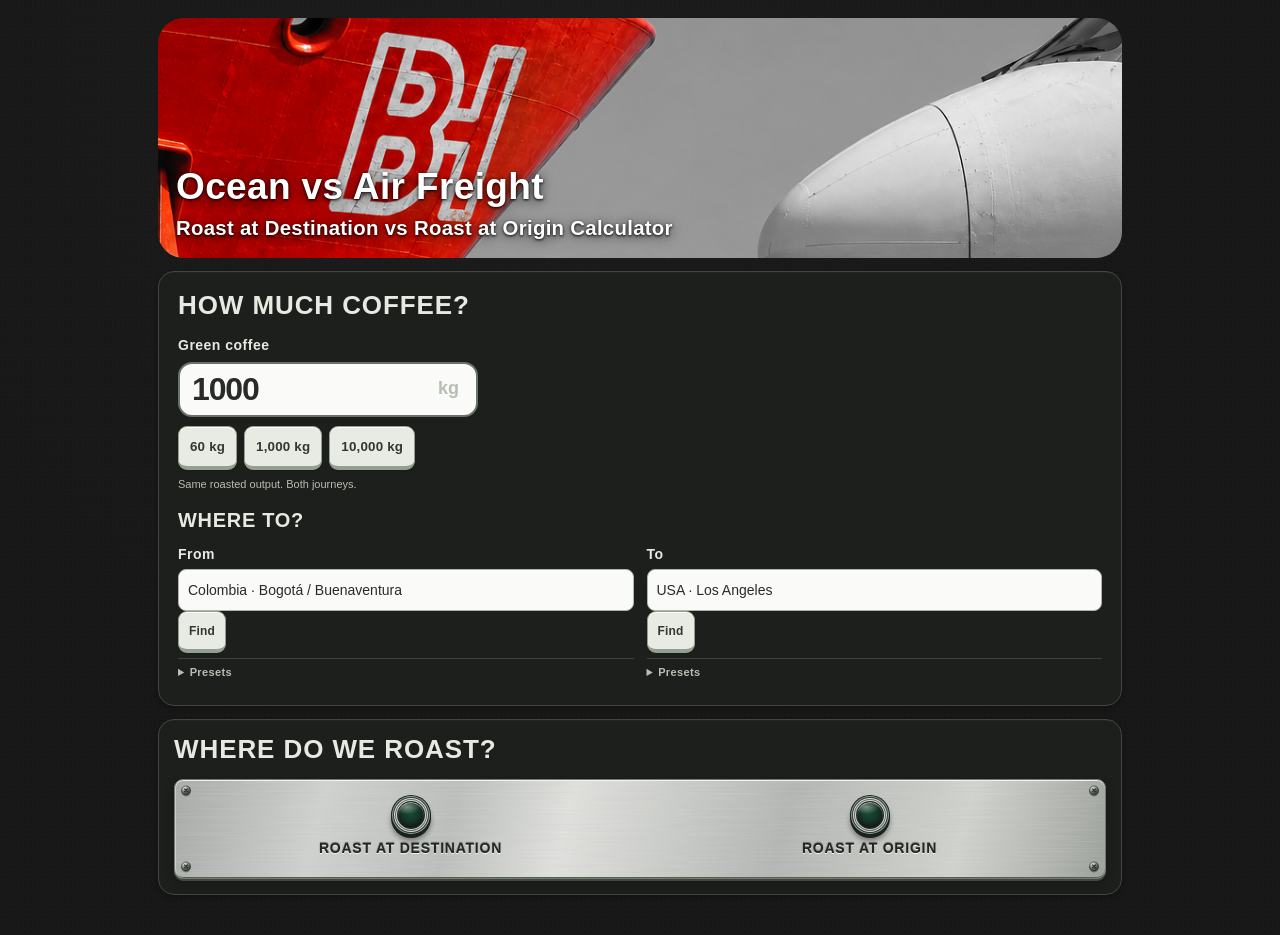
==== commit 07d88347: "Refine roaster controls and centre carbon results on selected journey" ====
--- a/index.html
+++ b/index.html
@@ -310,14 +310,31 @@
 body.roast-focus main.wrap .journey-card .button-choices button[data-value]{min-height:65px;padding:7px 3px!important;gap:9px;font-size:11px;letter-spacing:.01em;overflow-wrap:normal;hyphens:auto}
 body.roast-focus main.wrap .lens-buttons .result-card>button[data-value],body.roast-focus main.wrap .lens-buttons .result-card>button[data-value="carbon"]{grid-template-rows:54px minmax(30px,auto);min-height:108px;padding:9px 5px!important;gap:7px;font-size:13px}
 @media(max-width:360px){body.roast-focus .scenario .button-choices{grid-template-columns:repeat(2,minmax(0,1fr))}}
-.pack-context{font-size:12px;line-height:1.4;color:#414b41;margin:9px 0 5px;text-shadow:none}body.roast-focus .pack-context{font-size:11px;margin:7px 0 4px}body.roast-focus .journey-choice{border-top:2px solid #7c8c7a;box-shadow:0 2px 0 #7681701a;transform-origin:top center}body.roast-focus #roastChoiceHeading{display:flex;justify-content:space-between;align-items:center;gap:10px}body.roast-focus #roastChoiceHeading::after{content:"● READY";font:600 9px/1 Arial,Helvetica,sans-serif;letter-spacing:.12em;color:#447a4d;white-space:nowrap;text-shadow:0 0 6px #6dc47d50}body.roast-focus .journey-card .panel.scenario{animation:none}@media(prefers-reduced-motion:reduce){body.roast-focus #roastChoiceHeading::after{text-shadow:none}}body.result-focus .journey-choice,body.result-focus #backToSetup{display:none}#backToJourney{min-height:36px;margin:0 0 7px;padding:5px 9px;font-size:12px;box-shadow:none}body.result-focus #resultsChoice{margin-top:0}body.result-focus .wrap{padding-top:10px}.hero.hero-versus{height:240px;min-height:0;padding:0}.hero.hero-versus h1.vs-title{position:absolute;left:56%;top:50%;transform:translate(-50%,-50%);margin:0;max-width:none;color:#fff;font:800 72px/1 "Arial Narrow",Arial,sans-serif;letter-spacing:-.04em;text-shadow:0 2px 0 #0008,0 3px 14px #0006}.hero-versus::before,.hero-versus::after{background-position:center 38%}@media(max-width:720px){.hero.hero-versus{height:180px;padding:0}.hero.hero-versus h1.vs-title{font-size:52px;left:56%;top:52%}.hero-versus::before,.hero-versus::after{background-position:center 25%}}.hero.hero-versus h1.vs-title{font-size:160px;left:56%;top:52%;letter-spacing:-.06em;line-height:.85;text-shadow:0 2px 0 #0008,0 4px 14px #0005}@media(max-width:720px){.hero.hero-versus h1.vs-title{font-size:112px;left:56%;top:53%;letter-spacing:-.06em}}.hero.hero-versus h1.vs-title{font-size:88px;letter-spacing:-.055em}@media(max-width:720px){.hero.hero-versus h1.vs-title{font-size:64px;letter-spacing:-.055em}}.calculator-title{font-family:var(--panel-font);font-size:clamp(21px,3vw,30px);font-weight:600;letter-spacing:.015em;line-height:1.2;margin:15px 2px 17px;text-transform:none;color:var(--ink)}.calculator-title span{display:block;font-size:.65em;font-weight:500;line-height:1.35;margin-top:5px;letter-spacing:.01em}@media(max-width:720px){.calculator-title{font-size:22px;margin:12px 2px 14px}.calculator-title span{font-size:14px}}body.roast-focus .calculator-title{display:none}.hero.hero-versus h1.calculator-title{position:absolute;left:18px;right:18px;bottom:17px;top:auto;transform:none;margin:0;max-width:none;font-family:var(--panel-font);font-size:clamp(24px,3.5vw,37px);font-weight:700;letter-spacing:.01em;line-height:1.1;color:#fff;text-shadow:0 1px 3px #000,0 2px 12px #000a}.hero h1.calculator-title span{display:block;font-size:.55em;font-weight:600;line-height:1.3;margin-top:7px;letter-spacing:.015em}@media(max-width:720px){.hero.hero-versus h1.calculator-title{left:13px;right:13px;bottom:13px;font-size:25px}.hero h1.calculator-title span{font-size:13px;line-height:1.3;margin-top:5px}}body.roast-focus #roastChoiceHeading::after{content:none;display:none}.city-field [role="status"]:empty{display:none}.retail-size-note{font-size:11px;line-height:1.4;color:#525c52;margin:7px 0 0;text-shadow:none}.retail-size-note a{text-decoration:underline}#journeyHint:empty{display:none}</style></head><body><svg xmlns="http://www.w3.org/2000/svg" width="0" height="0" aria-hidden="true" style="position:absolute;pointer-events:none"><defs><filter id="keepShipRed" color-interpolation-filters="sRGB"><feColorMatrix type="matrix" values="1 0 0 0 0  0 1 0 0 0  0 0 1 0 0  4 -2 -2 0 -0.5"/></filter></defs></svg><main class="wrap"><header class="hero hero-versus"><div class="eyebrow sr-only">BARISTA HUSTLE · COFFEE EXAMINED</div><h1 class="calculator-title">Ocean vs Air Freight<span>Roast at Destination vs Roast at Origin Calculator</span></h1></header>
+.pack-context{font-size:12px;line-height:1.4;color:#414b41;margin:9px 0 5px;text-shadow:none}body.roast-focus .pack-context{font-size:11px;margin:7px 0 4px}body.roast-focus .journey-choice{border-top:2px solid #7c8c7a;box-shadow:0 2px 0 #7681701a;transform-origin:top center}body.roast-focus #roastChoiceHeading{display:flex;justify-content:space-between;align-items:center;gap:10px}body.roast-focus #roastChoiceHeading::after{content:"● READY";font:600 9px/1 Arial,Helvetica,sans-serif;letter-spacing:.12em;color:#447a4d;white-space:nowrap;text-shadow:0 0 6px #6dc47d50}body.roast-focus .journey-card .panel.scenario{animation:none}@media(prefers-reduced-motion:reduce){body.roast-focus #roastChoiceHeading::after{text-shadow:none}}body.result-focus .journey-choice,body.result-focus #backToSetup{display:none}#backToJourney{min-height:36px;margin:0 0 7px;padding:5px 9px;font-size:12px;box-shadow:none}body.result-focus #resultsChoice{margin-top:0}body.result-focus .wrap{padding-top:10px}.hero.hero-versus{height:240px;min-height:0;padding:0}.hero.hero-versus h1.vs-title{position:absolute;left:56%;top:50%;transform:translate(-50%,-50%);margin:0;max-width:none;color:#fff;font:800 72px/1 "Arial Narrow",Arial,sans-serif;letter-spacing:-.04em;text-shadow:0 2px 0 #0008,0 3px 14px #0006}.hero-versus::before,.hero-versus::after{background-position:center 38%}@media(max-width:720px){.hero.hero-versus{height:180px;padding:0}.hero.hero-versus h1.vs-title{font-size:52px;left:56%;top:52%}.hero-versus::before,.hero-versus::after{background-position:center 25%}}.hero.hero-versus h1.vs-title{font-size:160px;left:56%;top:52%;letter-spacing:-.06em;line-height:.85;text-shadow:0 2px 0 #0008,0 4px 14px #0005}@media(max-width:720px){.hero.hero-versus h1.vs-title{font-size:112px;left:56%;top:53%;letter-spacing:-.06em}}.hero.hero-versus h1.vs-title{font-size:88px;letter-spacing:-.055em}@media(max-width:720px){.hero.hero-versus h1.vs-title{font-size:64px;letter-spacing:-.055em}}.calculator-title{font-family:var(--panel-font);font-size:clamp(21px,3vw,30px);font-weight:600;letter-spacing:.015em;line-height:1.2;margin:15px 2px 17px;text-transform:none;color:var(--ink)}.calculator-title span{display:block;font-size:.65em;font-weight:500;line-height:1.35;margin-top:5px;letter-spacing:.01em}@media(max-width:720px){.calculator-title{font-size:22px;margin:12px 2px 14px}.calculator-title span{font-size:14px}}body.roast-focus .calculator-title{display:none}.hero.hero-versus h1.calculator-title{position:absolute;left:18px;right:18px;bottom:17px;top:auto;transform:none;margin:0;max-width:none;font-family:var(--panel-font);font-size:clamp(24px,3.5vw,37px);font-weight:700;letter-spacing:.01em;line-height:1.1;color:#fff;text-shadow:0 1px 3px #000,0 2px 12px #000a}.hero h1.calculator-title span{display:block;font-size:.55em;font-weight:600;line-height:1.3;margin-top:7px;letter-spacing:.015em}@media(max-width:720px){.hero.hero-versus h1.calculator-title{left:13px;right:13px;bottom:13px;font-size:25px}.hero h1.calculator-title span{font-size:13px;line-height:1.3;margin-top:5px}}body.roast-focus #roastChoiceHeading::after{content:none;display:none}.city-field [role="status"]:empty{display:none}.retail-size-note{font-size:11px;line-height:1.4;color:#525c52;margin:7px 0 0;text-shadow:none}.retail-size-note a{text-decoration:underline}#journeyHint:empty{display:none}
+/* Matte black powder-coated chassis, with retained aluminium control plates. */
+:root{--bg:#151615;--ink:#e7e9e3;--muted:#b7beb2;--line:#3d433b;--soft:#242923}
+body{background-color:#151615;background-image:radial-gradient(ellipse at 40% 0%,#ffffff05,transparent 65%),repeating-radial-gradient(circle at 17% 31%,#ffffff04 0px,#ffffff04 .5px,#00000006 .7px,transparent 1.4px);background-size:100% 100%,5px 5px;color:#e7e9e3}
+body>.wrap{background:transparent}.calculator-title{color:#e7e9e3}
+#coffeeStart,.journey-choice,.view-choice,.research,.frozen-energy,#sources{background:#1c1f1b;color:#e7e9e3;border-color:#41473d;box-shadow:inset 0 1px 0 #ffffff07,0 2px 5px #0004}
+#coffeeStart h2,#coffeeStart h3,#coffeeStart label,.journey-choice>h2,.view-choice>label,.research>summary,.frozen-energy>summary,#sources>summary{color:#e7e9e3;text-shadow:none}
+#coffeeStart .hint,#coffeeStart .city-presets summary,.view-choice>.hint,.research .hint,.frozen-energy .hint,#sources .foot,#sources .explain{color:#b7beb2}
+#sources a,.research a,.frozen-energy a{color:#cbdcbf}.research label,.frozen-energy label,.research h3,.frozen-energy h3{color:#dce3d5;text-shadow:none}
+#resultResources>.sound-toggle,#backToSetup,#backToJourney{background:#252b23;color:#e1e8da;border-color:#596451;box-shadow:none}
+/* Keep data and control surfaces light, like instruments mounted in a dark housing. */
+.journey-card-grid,.lens-buttons.result-card-grid,.button-choices:not(.journey-card-grid):not(.result-card-grid){color:#303833}
+.result-card>.panel,.result-card>.volume-details,.journey-card .panel.scenario{color:#303833}
+.result-card .muted,.result-card .hint,.journey-card .pack-context,.journey-card .retail-size-note{color:#525c52}
+.result-card #outcome>.muted,.result-card #comparisonText{color:#525c52}
+.result-card .metric,.result-card .note{color:#303833}.research input,.research select,.research textarea,.frozen-energy input,.frozen-energy select,.frozen-energy textarea{background:#f6f8f2;color:#293127}
+.frozen-energy .metric,.frozen-energy .note{color:#303833}.frozen-energy .metric small{color:#525c52}.frozen-energy .breakdown th,.frozen-energy .breakdown td{color:#dce3d5;border-color:#454f3e}
+body .view-choice .result-card .hint,.result-card .legend,.result-card .metric small,.result-card .metric>.muted{color:#525c52}</style><link rel="stylesheet" href="roaster-controls.css"></head><body><svg xmlns="http://www.w3.org/2000/svg" width="0" height="0" aria-hidden="true" style="position:absolute;pointer-events:none"><defs><filter id="keepShipRed" color-interpolation-filters="sRGB"><feColorMatrix type="matrix" values="1 0 0 0 0  0 1 0 0 0  0 0 1 0 0  4 -2 -2 0 -0.5"/></filter></defs></svg><main class="wrap"><header class="hero hero-versus"><div class="eyebrow sr-only">BARISTA HUSTLE · COFFEE EXAMINED</div><h1 class="calculator-title">Ocean vs Air Freight<span>Roast at Destination vs Roast at Origin Calculator</span></h1></header>
 
 <section class="panel journey" id="coffeeStart"><h2>How much coffee?</h2><div class="mass-entry"><label for="mass">Green coffee</label><div class="mass-unit"><input id="mass" type="number" min="1" step="1" value="1000" aria-describedby="massHelp"><span>kg</span></div></div><div class="amount-picks" aria-label="Try a shipment size"><button type="button" data-mass="60">60 kg</button><button type="button" data-mass="1000">1,000 kg</button><button type="button" data-mass="10000">10,000 kg</button></div><p class="hint sp" id="massHelp">Same roasted output. Both journeys.</p><h3 class="route-question">Where to?</h3><div class="grid"><div class="field city-field"><label for="cityfrom">From</label><div class="city-search-row"><input id="cityfrom" type="search" autocomplete="off" placeholder="City, country" aria-describedby="cityfromStatus"><button id="cityfromSearch" class="btn secondary" type="button">Find</button></div><p id="cityfromStatus" class="hint sp" role="status" aria-live="polite"></p><div id="cityfromMatches" class="city-matches"></div><details class="city-presets"><summary>Presets</summary><label class="sr-only" for="from">From preset or selected city</label><select id="from"></select></details></div><div class="field city-field"><label for="cityto">To</label><div class="city-search-row"><input id="cityto" type="search" autocomplete="off" placeholder="City, country" aria-describedby="citytoStatus"><button id="citytoSearch" class="btn secondary" type="button">Find</button></div><p id="citytoStatus" class="hint sp" role="status" aria-live="polite"></p><div id="citytoMatches" class="city-matches"></div><details class="city-presets"><summary>Presets</summary><label class="sr-only" for="to">To preset or selected city</label><select id="to"></select></details></div></div></section>
 <button id="backToSetup" type="button" class="btn secondary" hidden>← Coffee &amp; route</button><section class="panel journey-choice"><h2 id="roastChoiceHeading" tabindex="-1">Where do we roast?</h2><label class="sr-only" for="journeyChoice">Roasting location</label><select id="journeyChoice" aria-controls="greenJourney roastedJourney resultsChoice" aria-describedby="journeyHint"><option value="" disabled selected>Choose where to roast</option><option value="green">Roast at Destination</option><option value="roasted">Roast at Origin</option></select><p id="journeyHint" class="hint sp"></p></section><div class="journey-controls"><section class="panel scenario" id="greenJourney" hidden><div class="scenario-head"><h2>Roast at Destination</h2><span class="chip">Ship green</span></div><div class="field"><label for="tradMode">How do we freight?</label><select id="tradMode"><option value="sea">Sea</option><option value="reefer">Reefer</option><option value="frozen">Sea · frozen (−18 °C)</option><option value="air">Air</option></select></div><div id="tradFreightGuide" class="freight-guide"></div><p class="pack-context">Green coffee ships in sacks. Retail packing happens after roasting.</p><div class="sp"><div><label for="tradPack">Pack after arrival?</label><select id="tradPack"><option value="retail1">1 kg retail</option><option value="retail03">Retail bags</option></select></div></div><p class="retail-size-note">Retail bags: 300 g, rounded from GGET’s <a href="https://gget.com/collections/current-menu/products/prism-roasted-at-origin" target="_blank" rel="noopener">10.5 oz bags</a> (≈298 g).</p><p class="hint sp"><span class="journey-steps">Green beans → Travel → Roast + pack</span></p></section>
 <section class="panel scenario origin" id="roastedJourney" hidden><div class="scenario-head"><h2>Roast at Origin</h2><span class="chip">Ship roasted</span></div><div class="field"><label for="originMode">How do we freight?</label><select id="originMode"><option value="air">Air</option><option value="sea">Sea</option><option value="reefer">Reefer</option><option value="frozen">Sea · frozen (−18 °C)</option></select></div><div id="originFreightGuide" class="freight-guide"></div><p class="pack-context">Roasted coffee ships in its finished retail or wholesale bags.</p><div class="sp"><div><label for="originPack">Pack before shipping?</label><select id="originPack"><option value="retail1">1 kg retail</option><option value="retail03">Retail bags</option><option value="bulk">Bulk</option></select></div></div><p class="retail-size-note">Retail bags: 300 g, rounded from GGET’s <a href="https://gget.com/collections/current-menu/products/prism-roasted-at-origin" target="_blank" rel="noopener">10.5 oz bags</a> (≈298 g).</p><p class="hint sp"><span class="journey-steps">Roast + pack → Travel → Ready to brew</span></p></section></div>
 <button id="backToJourney" type="button" class="btn secondary" hidden>← Roast &amp; shipping</button><section class="panel view-choice" id="resultsChoice" hidden><label for="resultView">What to examine?</label><div class="view-choice-row"><select id="resultView" aria-controls="valuePanel carbonPanel volumePanel" aria-describedby="viewHint"><option value="" disabled selected>Choose a view</option><option value="money">Follow the Money</option><option value="carbon">Carbon Footprint</option></select><a id="viewResultsLink" class="start-link" href="#valuePanel" hidden>See the money results ↓</a></div><p class="hint sp" id="viewHint">Your settings stay when you switch.</p></section>
 <section class="panel value-panel" id="valuePanel" hidden><h2>Money at origin</h2><p id="econCoffeeAmount" class="note" aria-live="polite"></p><p>How much stays where the coffee grows?</p><div class="value-actions"><button class="btn" type="button" id="econExample">Try an example</button><button class="btn secondary" type="button" id="econEdit">Add your costs</button></div><p id="econStatus" class="note" role="status" aria-live="polite"></p><div class="selected-money note sp" aria-live="polite"><small id="econSelectedLabel">Your journey</small><div class="big" id="econSelectedRetained">—</div><p id="econSelectedStory" class="sp">Choose where to roast and add financial inputs to see its result.</p></div><h3 class="sp">Compare</h3><div class="summary"><div class="metric" id="econAfterCard"><small>Retained · destination roast</small><strong id="econAfter">—</strong><small id="econAfterShare">Per kg roasted</small></div><div class="metric" id="econBeforeCard"><small>Retained · origin roast</small><strong id="econBefore">—</strong><small id="econBeforeShare">Per kg roasted</small></div></div><div class="note sp"><strong id="econDifference">Add costs to compare.</strong><p id="econStory" class="sp"></p></div><div class="metrics sp"><div class="metric"><small>Grower payments</small><strong id="econGrowers">—</strong><small>Shipment change · not profit</small></div><div class="metric"><small>Wages at origin</small><strong id="econWages">—</strong><small>Shipment change · roast + pack</small></div><div class="metric"><small>Paid-work equivalent</small><strong id="econHours">—</strong><small>Change in wage hours · not jobs created</small></div></div><p class="hint sp">Estimates, not farmer profit or new jobs.</p><details id="econDetails"><summary>Costs &amp; assumptions</summary><p id="econBasis" class="hint sp">No financial data loaded. Enter your costs or try the example. All amounts use one currency and exclude retail, brewing and consumption taxes.</p><p class="hint sp">A bigger origin payment doesn’t automatically mean a bigger grower payment. Services, wages, imported supplies and profit ownership all matter. “Staying at origin” is an estimate from your retention assumptions, not audited national value added.</p><p class="hint sp">Compare the same finished output at the same buyer handover point. Enter mutually exclusive costs in one currency, with no double counting. Include actual fees for the services intermediaries provide. For each row, estimate the share ultimately staying at origin after imports and profit transfers. Unknown is blank; enter 0 only when a cost or retained share is known to be zero.</p><div class="grid"><div><label for="econCurrency">Currency</label><select id="econCurrency"><option value="USD">USD</option><option value="AUD">AUD</option><option value="EUR">EUR</option><option value="GBP">GBP</option></select></div><div><label for="econHourly">Hourly wage at origin (optional)</label><input id="econHourly" type="number" min="0.01" step="any" placeholder="Unknown" data-value-input></div></div><label class="sp" for="econEvidence">Sources, dates & ownership</label><textarea id="econEvidence" rows="3" placeholder="Record where your prices and retention shares come from."></textarea><div class="ledger-scroll"><table class="breakdown ledger"><caption>Buyer spending · rates and estimated origin retention</caption><thead><tr><th>Separate cost</th><th>Roast after<br>Amount</th><th>Stays at origin %</th><th>Roast at Origin<br>Amount</th><th>Stays at origin %</th></tr></thead><tbody id="econInputs"></tbody></table></div><p class="hint">Grower and processing rates are per kg green; other rates are per kg roasted. Roasting loss converts both to the same finished output. Financial shipping costs are entered separately from carbon factors.</p><div class="ledger-scroll"><table class="breakdown"><caption>Reconciled shipment totals</caption><thead><tr><th>Metric</th><th>Roast after</th><th>Roast at Origin</th></tr></thead><tbody id="econTotals"></tbody></table></div><button id="econCsv" class="btn secondary sp" type="button" disabled>Export CSV</button> <button id="econClear" class="btn secondary sp" type="button">Clear costs</button></details></section>
-<section class="panel" id="carbonPanel" hidden><div class="panel outcome" id="outcome"><div class="muted">Your carbon result</div><div class="big" id="comparison">—</div><p id="comparisonText" class="muted"></p></div><h3 class="sp">Emissions breakdown</h3><div class="legend"><span><i class="key" style="background:#466e93"></i>Shipping</span><span><i class="key" style="background:#91a8bd"></i>Road</span><span><i class="key" style="background:#c16b3d"></i>Roasting</span><span><i class="key" style="background:#a28b6e"></i>Packaging</span></div><div class="bars sp"><div class="barrow"><b>Destination</b><div class="track" id="traditionalBar"></div><b id="tradBarNumber">—</b></div><div class="barrow"><b>Roast at Origin</b><div class="track" id="originBar"></div><b id="originBarNumber">—</b></div></div><div class="summary"><div class="metric"><div class="muted">Roast at Destination</div><div class="big" id="tradTotal">—</div><small>kg CO₂e · included stages only</small></div><div class="metric"><div class="muted">Roast at Origin</div><div class="big" id="originTotal">—</div><small>kg CO₂e · included stages only</small></div></div><div id="carbonFreightGuide"></div><p id="status" role="status" aria-live="polite"></p><p class="hint">Default: green by sea vs roasted by air. Transport matters—not just where you roast.</p><p id="carbonModeSummary" class="note"></p><p class="note">Screening estimate: shipping, roasting and packaging only. Factors still need validation.</p><details class="number-details sp"><summary>Numbers & assumptions</summary><div class="sp"><table class="breakdown"><thead><tr><th>Component</th><th>Traditional</th><th>Origin-roasted</th></tr></thead><tbody id="rows"></tbody></table></div><div class="metrics sp"><div class="metric"><small>Green coffee</small><strong id="greenKg">—</strong></div><div class="metric"><small>Roasted coffee</small><strong id="roastKg">—</strong></div><div class="metric"><small>CO₂e per kg roasted</small><strong id="perKg">—</strong></div></div><div class="note sp" id="breakEven">Break-even calculation</div><button class="btn secondary sp" id="csv">Export CSV</button></details></section>
+<section class="panel" id="carbonPanel" hidden><div class="panel outcome" id="outcome"><div class="muted">Your carbon result</div><p id="carbonSelectionSummary" class="hint"></p><div class="big" id="comparison">—</div><p id="comparisonText" class="muted"></p></div><h3 class="sp">Emissions breakdown</h3><div class="legend"><span><i class="key" style="background:#466e93"></i>Shipping</span><span><i class="key" style="background:#91a8bd"></i>Road</span><span><i class="key" style="background:#c16b3d"></i>Roasting</span><span><i class="key" style="background:#a28b6e"></i>Packaging</span></div><div class="bars sp"><div class="barrow"><b>Destination</b><div class="track" id="traditionalBar"></div><b id="tradBarNumber">—</b></div><div class="barrow"><b>Roast at Origin</b><div class="track" id="originBar"></div><b id="originBarNumber">—</b></div></div><div class="summary"><div class="metric"><div class="muted">Roast at Destination</div><div class="big" id="tradTotal">—</div><small>kg CO₂e · included stages only</small></div><div class="metric"><div class="muted">Roast at Origin</div><div class="big" id="originTotal">—</div><small>kg CO₂e · included stages only</small></div></div><div id="carbonFreightGuide"></div><p id="status" role="status" aria-live="polite"></p><p class="hint">Your comparison keeps freight and finished packaging the same. Roasting factors follow Research settings.</p><p id="carbonModeSummary" class="note"></p><p class="note">Screening estimate: shipping, roasting and packaging only. Factors still need validation.</p><details class="number-details sp"><summary>Numbers & assumptions</summary><div class="sp"><table class="breakdown"><thead><tr><th>Component</th><th>Traditional</th><th>Origin-roasted</th></tr></thead><tbody id="rows"></tbody></table></div><div class="metrics sp"><div class="metric"><small>Green coffee</small><strong id="greenKg">—</strong></div><div class="metric"><small>Roasted coffee</small><strong id="roastKg">—</strong></div><div class="metric"><small>CO₂e per kg roasted</small><strong id="perKg">—</strong></div></div><div class="note sp" id="breakEven">Break-even calculation</div><button class="btn secondary sp" id="csv">Export CSV</button></details></section>
 <details class="panel volume-details" id="volumePanel" hidden><summary>Shipping volume</summary><p class="hint sp">Lighter doesn’t always mean smaller.</p><div class="metrics"><div class="metric"><small>Destination roast</small><strong id="tv">—</strong></div><div class="metric"><small>Origin roast</small><strong id="ov">—</strong></div><div class="metric"><small>Volume ratio</small><strong id="volRatio">—</strong></div></div><p class="hint sp">Shipment volume includes a coarse allowance for bags, cartons, gaps and pallets. It is a modelling assumption, not a measured GGET loading plan. Air emissions use physical shipment mass by default. Billing weight is a separate commercial quantity; the optional billing-weight proxy is unvalidated.</p></details>
 <div id="resultResources" hidden aria-label="Research and sources">
 <details class="panel research" id="researchSettings"><summary>Research settings <span class="hint"></span></summary><div class="sp"><p class="hint">The calculator starts with green coffee by sea versus origin-roasted coffee by air. This is the user-reported GGET-style scenario, with 300 g finished retail bags in both pathways, not independently verified company logistics. Explore sea alternatives without changing the roasting location. These controls let you inspect and edit its assumptions. Closing this section keeps your changes active.</p><h3>Transport presets</h3><div class="tabs"><button class="tab active" data-preset="gget">Origin roast · air vs green · sea</button><button class="tab" data-preset="same">Both ship by sea</button><button class="tab" data-preset="reefer">Origin roast · frozen sea</button></div><p class="hint sp">Presets change transport modes and packaging only; your edited factors, coffee quantity and route remain in place.</p><h3 class="sp">Coffee yield and distance assumptions</h3><div class="grid sp three"><div class="field"><label for="loss">Roasting mass loss (%)</label><input id="loss" type="number" min="1" max="30" step=".5" value="15"></div><div class="field"><label for="seaDist">Sea route distance (km)</label><input id="seaDist" type="number" min="0" step="100"></div><div class="field"><label for="airDist">Air route distance (km)</label><input id="airDist" type="number" min="0" step="100"></div></div><div class="grid sp"><div><label for="tradRoast">Destination roasting (kg CO₂e/kg green)</label><input id="tradRoast" type="number" min="0" step=".01" value=".42"></div><div><label for="originRoast">Origin roasting (kg CO₂e/kg green)</label><input id="originRoast" type="number" min="0" step=".01" value=".42"></div></div><h3 class="sp">Freight and packaging factors</h3><div class="grid three"><div><label for="dry">Dry sea intensity (kg CO₂e / TEU-km)</label><input id="dry" type="number" step=".001" min="0" value=".0717"></div><div><label for="reef">Reefer sea intensity (kg CO₂e / TEU-km)</label><input id="reef" type="number" step=".001" min="0" value=".1423"></div><div><label for="freezeDays">Frozen shipping duration (days)</label><input id="freezeDays" type="number" step="1" min="0" value="25"></div><div><label for="freezeExtra">Extra frozen cooling above generic reefer (kWh/TEU/day; uncalibrated)</label><input id="freezeExtra" type="number" step="1" min="0" value="0"></div><div><label for="freezeGrid">Ship-power carbon intensity (kg CO₂e/kWh; provisional)</label><input id="freezeGrid" type="number" step=".05" min="0" value="0.7"></div><div><label for="airFactor">Air freight intensity (kg CO₂e / tonne-km)</label><input id="airFactor" type="number" step=".01" min="0" value=".6"></div><div><label for="road">Local road freight (total km)</label><input id="road" type="number" min="0" step="25" value="250"></div><div><label for="roadFactor">Road emissions (kg CO₂e / tonne-km)</label><input id="roadFactor" type="number" min="0" step=".01" value=".1"></div><div><label for="packFactor">Packaging production (kg CO₂e / kg package)</label><input id="packFactor" type="number" min="0" step=".1" value="2.5"></div><div><label for="teuVolume">Usable TEU volume (m³)</label><input id="teuVolume" type="number" step="1" min="1" value="28"></div><div><label for="teuPayload">Usable TEU payload (kg)</label><input id="teuPayload" type="number" step="1000" min="1" value="20000"></div><div><label for="airVolume">Air billing-weight conversion (kg/m³)</label><input id="airVolume" type="number" step="1" min="1" value="167"></div></div><div class="grid sp"><label class="switch"><input id="fullContainer" type="checkbox">Allocate a whole container (round allocated TEUs up)</label><label class="switch"><input id="volumetricAir" type="checkbox">Explore billing-weight proxy for air emissions (unvalidated)</label></div><p class="hint sp">Sea factors are GLEC v3.2 global-average WTW TEU-km values, including upstream fuel. The air placeholder’s accounting boundary is unverified, so the air/sea comparison is not yet scope-aligned. Frozen uses the generic reefer baseline PLUS any explicitly entered incremental cooling energy. At the default extra energy = 0, the frozen result is NOT independently estimated; do not treat it as validated. Air (0.60), road, packaging and fill assumptions are <strong>editable screening defaults</strong>, not verified route-specific inventory. Volumetric chargeable weight is a pricing convention and only a proxy for emissions allocation.</p><button class="btn secondary" id="reset">Reset assumptions</button></div></details>
@@ -331,14 +348,14 @@
 function hav(a,b){const rad=Math.PI/180,lat=(b[0]-a[0])*rad,lon=(b[1]-a[1])*rad,q=Math.sin(lat/2)**2+Math.cos(a[0]*rad)*Math.cos(b[0]*rad)*Math.sin(lon/2)**2;return 12742*Math.asin(Math.sqrt(q))}
 function routes(){let d=hav(locations[el('from').value],locations[el('to').value]);el('airDist').value=Math.round(d*1.1/100)*100;el('seaDist').value=Math.round(Math.max(d*1.4,d+1200)/100)*100}
 const packs={green:{density:705,fill:.68,mass:.015},bulk:{density:301,fill:.58,mass:.025},retail1:{density:301,fill:.45,mass:.045},retail03:{density:301,fill:.38,mass:.075}};
-function pathway(which, overrides={}){const green=n('mass'),loss=n('loss')/100,roast=green*(1-loss), traditional=which==='trad',shipped=traditional?green:roast,mode=overrides.mode??el(which+'Mode').value,pack=packs[el(which+'Pack').value],freightPack=traditional?packs.green:pack,packMass=roast*pack.mass,shipPackMass=traditional?green*packs.green.mass:packMass,shipVolume=shipped/freightPack.density/freightPack.fill,shipMass=shipped+shipPackMass;
+function pathway(which, overrides={}){const green=n('mass'),loss=n('loss')/100,roast=green*(1-loss), traditional=which==='trad',shipped=traditional?green:roast,mode=overrides.mode??el(which+'Mode').value,pack=packs[overrides.pack??el(which+'Pack').value],freightPack=traditional?packs.green:pack,packMass=roast*pack.mass,shipPackMass=traditional?green*packs.green.mass:packMass,shipVolume=shipped/freightPack.density/freightPack.fill,shipMass=shipped+shipPackMass;
 let transport=0,allocated=0,frozenExtra=0;if(mode==='air'){allocated=el('volumetricAir').checked?Math.max(shipMass,shipVolume*n('airVolume')):shipMass;transport=allocated/1000*n('airDist')*n('airFactor')}else{allocated=Math.max(shipVolume/n('teuVolume'),shipMass/n('teuPayload'));if(el('fullContainer').checked)allocated=Math.ceil(allocated);transport=allocated*n('seaDist')*n(mode==='sea'?'dry':'reef');if(mode==='frozen'){frozenExtra=allocated*n('freezeDays')*n('freezeExtra')*n('freezeGrid');transport+=frozenExtra}}
 const road=shipMass/1000*n('road')*n('roadFactor');const roasting=green*n(which+'Roast');const packaging=packMass*n('packFactor')+(traditional?green*packs.green.mass*n('packFactor'):0);return{mode,transport,frozenExtra,road,roasting,packaging,volume:shipVolume,shipMass,billingMass:Math.max(shipMass,shipVolume*n('airVolume')),allocated,total:transport+road+roasting+packaging,green,roast};}
 const colors=['#466e93','#91a8bd','#c16b3d','#a28b6e'];function drawBar(id,v,max){let x=el(id);x.innerHTML='';['transport','road','roasting','packaging'].forEach((key,i)=>{let s=document.createElement('div');s.className='seg';s.style.background=colors[i];s.style.width=(v[key]/Math.max(1,max)*100)+'%';s.title=`${key}: ${fmt(v[key])} kg CO₂e`;x.appendChild(s)})}
 function clearResults(message){
  el('researchSettings').open=true;el('resultResources').hidden=false;
  window.last=null;el('csv').disabled=true;if(typeof window.refreshFreightGuidance==='function')window.refreshFreightGuidance();
- for(const id of ['tradTotal','originTotal','comparison','tradBarNumber','originBarNumber','greenKg','roastKg','perKg','tv','ov','volRatio'])el(id).textContent='—';
+ for(const id of ['tradTotal','originTotal','comparison','carbonSelectionSummary','tradBarNumber','originBarNumber','greenKg','roastKg','perKg','tv','ov','volRatio'])el(id).textContent='—';
  for(const id of ['comparisonText','rows','traditionalBar','originBar'])el(id).innerHTML='';
  el('breakEven').textContent='Results unavailable until inputs are valid.';el('status').textContent=message;
 }
@@ -355,19 +372,39 @@
 }
 function update(){
  const invalid=validateInputs();if(invalid.length){clearResults('Check these inputs: '+invalid.join('; '));return;}
- let a=pathway('trad'),b=pathway('origin');
- if([a,b].some(v=>Object.values(v).some(x=>typeof x==='number'&&!Number.isFinite(x)))){clearResults('Inputs are too large to calculate a finite result. Reduce the values.');return;}
+ const actualA=pathway('trad'),actualB=pathway('origin');
+ const choice=el('journeyChoice').value,hasChoice=['green','roasted'].includes(choice);
+ const selectedKey=choice==='green'?'traditional':'origin';
+ const selectedPrefix=selectedKey==='traditional'?'trad':'origin';
+ const matchedMode=el(selectedPrefix+'Mode').value,matchedPack=el(selectedPrefix+'Pack').value;
+ // Keep editable scenarios intact; the headline/charts use a clearly matched counterfactual.
+ let a=hasChoice?pathway('trad',{mode:matchedMode,pack:matchedPack}):actualA;
+ let b=hasChoice?pathway('origin',{mode:matchedMode,pack:matchedPack}):actualB;
+ const selected=selectedKey==='traditional'?a:b,alternative=selectedKey==='traditional'?b:a;
+ const selectedLabel=selectedKey==='traditional'?'destination':'origin',otherLabel=selectedKey==='traditional'?'origin':'destination';
+ const modeLabels={sea:'dry sea',reefer:'reefer',frozen:'frozen sea',air:'air'};
+ const packLabels={retail03:'300 g retail bags',retail1:'1 kg bags',bulk:'bulk roasted bags'};
+ if([actualA,actualB,a,b].some(v=>Object.values(v).some(x=>typeof x==='number'&&!Number.isFinite(x)))){clearResults('Inputs are too large to calculate a finite result. Reduce the values.');return;}
  el('csv').disabled=false;
  const warnings=[];
  if((a.mode==='frozen'||b.mode==='frozen')&&n('freezeExtra')===0)warnings.push('FROZEN WARNING: Generic reefer baseline only; frozen-specific electricity is unknown.');
  if(el('volumetricAir').checked&&(a.mode==='air'||b.mode==='air'))warnings.push('AIR WARNING: Billing-weight proxy selected; this is not a validated physical emissions allocation.');
  el('status').textContent=warnings.join(' ');
- el('tradTotal').textContent=fmt(a.total);el('originTotal').textContent=fmt(b.total);const delta=b.total-a.total;el('outcome').classList.toggle('bad',delta>0);el('comparison').textContent=Math.abs(delta)<.01?'Both pathways equal':a.total===0?`${fmt(delta)} kg CO₂e higher with origin roasting (traditional total is zero)`:`${f(Math.abs(delta/a.total)*100,1)}% ${delta>0?'higher':'lower'} emissions`;el('comparisonText').textContent=`Origin roasting: ${fmt(Math.abs(delta))} kg CO₂e ${delta>0?'more':'less'} than destination roasting, under these assumptions.`;let max=Math.max(a.total,b.total);drawBar('traditionalBar',a,max);drawBar('originBar',b,max);el('tradBarNumber').textContent=fmt(a.total);el('originBarNumber').textContent=fmt(b.total);el('rows').innerHTML=[['International freight','transport'],['Local road','road'],['Roasting','roasting'],['Packaging manufacture','packaging'],['TOTAL','total']].map(([label,key])=>`<tr><td>${label}</td><td>${fmt(a[key])}</td><td>${fmt(b[key])}</td></tr>`).join('');el('greenKg').textContent=fmt(a.green)+' kg';el('roastKg').textContent=fmt(a.roast)+' kg';el('perKg').textContent=`${f(a.total/a.roast,2)} / ${f(b.total/b.roast,2)}`;el('tv').textContent=f(a.volume,2)+' m³';el('ov').textContent=f(b.volume,2)+' m³';el('volRatio').textContent=f(b.volume/a.volume,2)+'×';const nonRoast=b.total-b.roasting;const required=(a.total-nonRoast)/a.green;const breakeven=required>=0?`For origin roasting to match the traditional pathway, its roasting intensity would need to be ${f(required,3)} kg CO₂e per kg green coffee or less (current: ${f(n('originRoast'),3)}).`:`Even zero-emissions roasting at origin would not break even: origin freight, road and packaging alone exceed the entire traditional pathway by ${fmt(nonRoast-a.total)} kg CO₂e.`;el('breakEven').textContent=breakeven;window.last={traditional:a,origin:b,route:el('from').value+' → '+el('to').value};if(typeof window.refreshFreightGuidance==='function')window.refreshFreightGuidance();}
+ el('tradTotal').textContent=fmt(a.total);el('originTotal').textContent=fmt(b.total);const delta=selected.total-alternative.total;
+ el('outcome').classList.toggle('bad',delta>0);
+ el('comparison').textContent=Math.abs(delta)<.01?'Equal emissions':alternative.total===0?`${fmt(Math.abs(delta))} kg CO₂e more (comparison total is zero)`:`${f(Math.abs(delta/alternative.total)*100,1)}% ${delta>0?'higher':'lower'} emissions`;
+ el('carbonSelectionSummary').textContent=hasChoice?`Your choice: roast at ${selectedLabel} · ${modeLabels[matchedMode]} · ${packLabels[matchedPack]}`:'Choose a roasting location to see your comparison.';
+ el('comparisonText').textContent=hasChoice?`Your ${selectedLabel} roast: ${fmt(selected.total)} kg CO₂e. That’s ${fmt(Math.abs(delta))} kg ${delta>0?'more':'less'} than roasting at ${otherLabel} with the same freight and finished packaging.`:`Origin vs destination roasting under the current research preset.`;
+ let max=Math.max(a.total,b.total);drawBar('traditionalBar',a,max);drawBar('originBar',b,max);el('tradBarNumber').textContent=fmt(a.total);el('originBarNumber').textContent=fmt(b.total);el('rows').innerHTML=[['International freight','transport'],['Local road','road'],['Roasting','roasting'],['Packaging manufacture','packaging'],['TOTAL','total']].map(([label,key])=>`<tr><td>${label}</td><td>${fmt(a[key])}</td><td>${fmt(b[key])}</td></tr>`).join('');el('greenKg').textContent=fmt(a.green)+' kg';el('roastKg').textContent=fmt(a.roast)+' kg';el('perKg').textContent=`${f(a.total/a.roast,2)} / ${f(b.total/b.roast,2)}`;el('tv').textContent=f(a.volume,2)+' m³';el('ov').textContent=f(b.volume,2)+' m³';el('volRatio').textContent=f(b.volume/a.volume,2)+'×';const nonRoast=alternative.total-alternative.roasting;const required=(selected.total-nonRoast)/selected.green;const breakeven=required>=0?`To match your ${selectedLabel} roast, roasting at ${otherLabel} would need an intensity of ${f(required,3)} kg CO₂e/kg green or less, keeping these freight and packaging settings.`:`Even zero-emissions roasting at ${otherLabel} would exceed your selected journey because its other stages total ${fmt(nonRoast)} kg CO₂e.`;el('breakEven').textContent=breakeven;const route=el('from').value+' → '+el('to').value;
+ window.last={traditional:actualA,origin:actualB,route,carbonComparison:{traditional:a,origin:b,route,selectedKey,mode:hasChoice?matchedMode:null,pack:hasChoice?matchedPack:null,delta,percent:alternative.total>0?delta/alternative.total*100:null}};if(typeof window.refreshFreightGuidance==='function')window.refreshFreightGuidance();}
 function preset(name){el('tradMode').value='sea';el('originMode').value=name==='same'?'sea':name==='reefer'?'frozen':'air';el('tradPack').value=name==='gget'?'retail03':'retail1';el('originPack').value=name==='gget'?'retail03':'retail1';document.querySelectorAll('.tab').forEach(x=>x.classList.toggle('active',x.dataset.preset===name));update()}
-for(let x of document.querySelectorAll('input,select'))x.addEventListener('input',()=>{if(x.id==='from'||x.id==='to')routes();update()});document.querySelectorAll('.tab').forEach(b=>b.addEventListener('click',()=>preset(b.dataset.preset)));el('reset').onclick=()=>{for(const [id,val] of Object.entries({mass:1000,loss:15,tradRoast:.42,originRoast:.42,dry:.0717,reef:.1423,airFactor:.6,freezeDays:25,freezeExtra:0,freezeGrid:.7,road:250,roadFactor:.1,packFactor:2.5,teuVolume:28,teuPayload:20000,airVolume:167}))el(id).value=val;el('fullContainer').checked=false;el('volumetricAir').checked=false;routes();preset('gget')};el('csv').onclick=()=>{update();let a=window.last;if(!a)return;let rows=[['Metric','Traditional','Origin roasted'],...['transport','frozenExtra','road','roasting','packaging','total','volume','shipMass','allocated'].map(k=>[k,a.traditional[k],a.origin[k]]),['route',a.route,a.route],['green input kg',n('mass'),n('mass')],['roasting loss percent',n('loss'),n('loss')],
+for(let x of document.querySelectorAll('input,select'))x.addEventListener('input',()=>{if(x.id==='from'||x.id==='to')routes();update()});document.querySelectorAll('.tab').forEach(b=>b.addEventListener('click',()=>preset(b.dataset.preset)));el('reset').onclick=()=>{for(const [id,val] of Object.entries({mass:1000,loss:15,tradRoast:.42,originRoast:.42,dry:.0717,reef:.1423,airFactor:.6,freezeDays:25,freezeExtra:0,freezeGrid:.7,road:250,roadFactor:.1,packFactor:2.5,teuVolume:28,teuPayload:20000,airVolume:167}))el(id).value=val;el('fullContainer').checked=false;el('volumetricAir').checked=false;routes();preset('gget')};el('csv').onclick=()=>{update();const raw=window.last;if(!raw)return;const a=raw.carbonComparison||raw;let rows=[['Metric','Traditional','Origin roasted'],...['transport','frozenExtra','road','roasting','packaging','total','volume','shipMass','allocated'].map(k=>[k,a.traditional[k],a.origin[k]]),['route',a.route,a.route],['green input kg',n('mass'),n('mass')],['roasting loss percent',n('loss'),n('loss')],
  ['international mode',a.traditional.mode,a.origin.mode],
- ['finished roasted-coffee packaging',el('tradPack').value,el('originPack').value],
- ['international shipping packaging','Green coffee sacks',el('originPack').value+' finished roasted-coffee bags'],
+ ['comparison basis',a.selectedKey||'research preset','Selected journey vs opposite roasting location; same freight and finished pack when selected'],
+ ['actual editable scenario modes',raw.traditional.mode,raw.origin.mode],
+ ['actual editable finished packs',el('tradPack').value,el('originPack').value],
+ ['finished roasted-coffee packaging',a.pack||el('tradPack').value,a.pack||el('originPack').value],
+ ['international shipping packaging','Green coffee sacks',(a.pack||el('originPack').value)+' finished roasted-coffee bags'],
  ['finished packaging location','After roasting at destination','After roasting at origin, before export'],
  ['freight allocation unit',a.traditional.mode==='air'?'kg':'TEU',a.origin.mode==='air'?'kg':'TEU'],
  ['commercial air billing weight kg (not physical mass)',a.traditional.billingMass,a.origin.billingMass],
@@ -379,4 +416,4 @@
  ...Object.entries(packs).flatMap(([key,pack])=>Object.entries(pack).map(([field,value])=>['pack assumption: '+key+'.'+field,value,'density kg/m3; fill fraction; mass kg/kg; unvalidated'])),
  ['route basis','Editable great-circle proxies unless replaced by user','Not verified itineraries'],
  ['source audit','See docs/ASSUMPTIONS.md and docs/FREIGHT-RESEARCH.md','Supplied source claims not independently reverified'],...(typeof window.valueExportRows==='function'?window.valueExportRows():[]),...(typeof window.frozenExportRows==='function'?window.frozenExportRows():[]),...(typeof window.cityExportRows==='function'?window.cityExportRows():[])];let blob=new Blob([rows.map(r=>r.map(v=>'"'+String(v).replaceAll('"','""')+'"').join(',')).join('\n')],{type:'text/csv'});let u=URL.createObjectURL(blob),link=document.createElement('a');link.href=u;link.download='roasting-origin-comparison.csv';link.click();setTimeout(()=>URL.revokeObjectURL(u),1000)};document.querySelectorAll('[data-mass]').forEach(button=>button.addEventListener('click',()=>{el('mass').value=button.dataset.mass;el('mass').dispatchEvent(new Event('input',{bubbles:true}));}));routes();preset('gget');
-</script><script defer src="value-model.js"></script><script defer src="value-ui.js"></script><script defer src="view-switch.js"></script><script defer src="journey-choice.js"></script><script defer src="button-choices.js"></script><script defer src="freight-guidance.js"></script><script defer src="frozen-energy.js"></script><script defer src="frozen-energy-ui.js"></script><script defer src="city-search.js"></script><script defer src="button-sound.js"></script></body></html>
+</script><script defer src="value-model.js"></script><script defer src="value-ui.js"></script><script defer src="view-switch.js"></script><script defer src="journey-choice.js"></script><script defer src="button-choices.js"></script><script defer src="freight-guidance.js"></script><script defer src="frozen-energy.js"></script><script defer src="frozen-energy-ui.js"></script><script defer src="city-search.js"></script><script defer src="button-sound.js"></script><script src="roaster-controls.js"></script></body></html>
--- a/roaster-controls.css
+++ b/roaster-controls.css
@@ -0,0 +1,119 @@
+/* Diffui Image 4 material study, translated into live controls.
+   Visible caps are small; their existing labelled buttons retain large hit areas. */
+body main.wrap .button-choices {
+ --bh-metal:repeating-linear-gradient(0deg,#f9f9f918 0 .5px,#12121208 .5px 1px,transparent 1px 3px),linear-gradient(108deg,#929592 0%,#c8cac7 18%,#e0e1de 33%,#afb2af 60%,#d3d5d1 82%,#a4a7a3);
+ background-image:var(--bh-metal);border-color:#747975;
+ box-shadow:inset 0 1px 0 #f9f9f9cc,inset 1px 0 0 #f9f9f966,inset 0 -1px 0 #555a56,0 2px 0 #474c48,0 5px 8px #12121250;
+}
+body main.wrap .button-choices button[data-value],
+body main.wrap .journey-choice .journey-card>button[data-value],
+body main.wrap .lens-buttons .result-card>button[data-value] {
+ --bh-lens:#174c34;--bh-light:#65df91;--bh-core:#c0f4ce;
+ color:#242824!important;text-shadow:0 1px 0 #f9f9f9c9,0 -1px 0 #12121244;
+ background:transparent;border-color:transparent;box-shadow:none;
+ min-width:44px;min-height:65px;overflow:visible;
+ transition:background-color 140ms ease;
+}
+body main.wrap .button-choices button[data-value="roasted"]{--bh-lens:#4c2c17;--bh-light:#ba8a57;--bh-core:#ead2a6}
+body main.wrap .button-choices button[data-value="money"],
+body main.wrap .button-choices button[data-value="carbon"]{--bh-lens:#8f1918;--bh-light:#ef5347;--bh-core:#f8b3a2}
+body main.wrap .button-choices button[data-value="air"]{--bh-lens:#1c4956;--bh-light:#72d9e5;--bh-core:#c9edf0}
+body main.wrap .button-choices button[data-value="reefer"],
+body main.wrap .button-choices button[data-value="frozen"]{--bh-lens:#233b4b;--bh-light:#8dbdd6;--bh-core:#d6e7ef}
+/* The cap face, polished retaining ring, dark mount and contact shadow. */
+body main.wrap .button-choices button[data-value]::before,
+body main.wrap .journey-choice .journey-card>button[data-value]::before,
+body main.wrap .lens-buttons .result-card>button[data-value]::before {
+ content:"";box-sizing:border-box;width:28px;height:28px;flex-shrink:0;
+ border-radius:50%;border:1px solid #1e2521;
+ background:radial-gradient(ellipse 65% 35% at 34% 19%,#f9f9f970,transparent 80%),radial-gradient(circle at 46% 41%,var(--bh-lens),#15201b 87%);
+ box-shadow:inset 0 1px 1px #f9f9f9a0,inset 0 -3px 4px #121212a6,0 0 0 1px #d1d5d0,0 0 0 2px #606b65,0 0 0 3px #d5d9d4,0 0 0 4px #303a34,0 0 0 5px #929b94,0 0 0 6px #19231d,0 3px 0 6px #19231d,0 6px 5px 6px #12121266;
+ filter:none;transform:translateY(0);transition:transform 110ms ease,box-shadow 140ms ease,filter 140ms ease;
+}
+body main.wrap .button-choices button[data-value][aria-pressed="true"]::before,
+body main.wrap .journey-choice .journey-card>button[data-value][aria-pressed="true"]::before,
+body main.wrap .lens-buttons .result-card>button[data-value][aria-pressed="true"]::before {
+ background:radial-gradient(ellipse 60% 25% at 35% 18%,#f9f9f9aa,transparent 85%),radial-gradient(circle at 47% 44%,var(--bh-core) 0%,var(--bh-light) 29%,var(--bh-lens) 76%,#16251b 100%);
+ box-shadow:inset 0 1px 2px #f9f9f9bb,inset 0 -2px 4px #12121277,0 0 0 1px #e0e4dd,0 0 0 2px #626d65,0 0 0 3px #d5dad3,0 0 0 4px #303a34,0 0 0 5px #929b94,0 0 0 6px #19231d,0 2px 0 6px #19231d,0 4px 4px 6px #12121266;
+ transform:translateY(1px);filter:none;
+}
+@media(hover:hover){body main.wrap .button-choices button[data-value]:not(:disabled):hover::before{filter:brightness(1.12)}}
+body main.wrap .button-choices button[data-value]:focus-visible,
+body main.wrap .journey-choice .journey-card>button[data-value]:focus-visible,
+body main.wrap .lens-buttons .result-card>button[data-value]:focus-visible{outline:2px solid #176da0;outline-offset:2px;border-radius:5px}
+body main.wrap .button-choices button[data-value]:disabled{opacity:.5;cursor:not-allowed}
+body main.wrap .button-choices button[data-value]:disabled::before{filter:grayscale(1);transform:none}
+/* Actual cap travel is independent of the persistent selected lamp. */
+body main.wrap .button-choices button[data-value]:not(:disabled):active::before,
+body main.wrap .journey-choice .journey-card>button[data-value]:not(:disabled):active::before,
+body main.wrap .lens-buttons .result-card>button[data-value]:not(:disabled):active::before{transform:translateY(4px);filter:brightness(.94)}
+/* Larger mushroom cap retains its three reset arrows, centre recess and collar. */
+body main.wrap .lens-buttons .result-card>button[data-value="carbon"]::before,
+body main.wrap .lens-buttons .result-card>button[data-value="carbon"][aria-pressed="true"]::before {
+ width:48px;height:43px;border-radius:46% 46% 38% 38%;border:1px solid #9e201b;
+ background-image:url('assets/roaster-reset-arrows.svg'),radial-gradient(ellipse 65% 24% at 35% 15%,#f9f9f978,transparent 82%),radial-gradient(circle at 50% 53%,#b72821 0 30%,#921e19 33%,#d73c31 36%,#c82c22 64%,#8f1918 100%);
+ background-size:100% 100%;background-repeat:no-repeat;
+ box-shadow:inset 0 2px 1px #f58b71,inset 0 -3px 2px #7d1a16,0 4px 0 1px #8d1d17,0 7px 0 1px #621d17,0 8px 0 5px #edc92e,0 8px 0 9px #c6a21a,0 9px 0 10px #706022,0 12px 5px 8px #12121266;
+ transform:translateY(0);filter:none;
+}
+body main.wrap .lens-buttons .result-card>button[data-value="carbon"][aria-pressed="true"]::before {
+ background-image:url('assets/roaster-reset-arrows.svg'),radial-gradient(ellipse 65% 24% at 35% 15%,#f9f9f9a8,transparent 82%),radial-gradient(circle at 50% 53%,#e63f32 0 30%,#b32921 33%,#f1664e 36%,#d73325 64%,#a9221a 100%);
+ transform:translateY(2px);
+ box-shadow:inset 0 2px 1px #f4a18b,inset 0 -2px 2px #7d1a16,0 2px 0 1px #8d1d17,0 4px 0 1px #621d17,0 5px 0 5px #edc92e,0 5px 0 9px #c6a21a,0 6px 0 10px #706022,0 8px 4px 8px #12121255;
+}
+@media(prefers-reduced-motion:reduce){body main.wrap .button-choices button[data-value]::before{transition:none}}
+
+/* Diffui Prompt material pass: fine brushed alloy, recessed labels and fixings.
+   Code-native surface assets remain local and repeat without scaling the layout. */
+body main.wrap .button-choices {
+ background-image:url('assets/plate-fixing.svg'),url('assets/plate-fixing.svg'),url('assets/plate-fixing.svg'),url('assets/plate-fixing.svg'),url('assets/brushed-alloy.svg'),linear-gradient(104deg,#a2a5a2 0%,#d0d2cf 16%,#b9bcb8 30%,#e2e3df 42%,#b0b3af 65%,#d1d3ce 84%,#969b95);
+ background-position:5px 5px,calc(100% - 5px) 5px,5px calc(100% - 5px),calc(100% - 5px) calc(100% - 5px),0 0,0 0;
+ background-size:12px 12px,12px 12px,12px 12px,12px 12px,256px 256px,100% 100%;
+ background-repeat:no-repeat,no-repeat,no-repeat,no-repeat,repeat,no-repeat;
+ border:1px solid #737a72;border-radius:9px;
+ box-shadow:inset 0 1px 0 #f9f9f9d9,inset 1px 0 0 #f9f9f970,inset 0 -1px 0 #575e54,0 2px 0 #41473e,0 5px 9px #12121266;
+}
+/* Secondary rows use the same stock, without a second set of corner fixings. */
+body main.wrap .button-choices:not(.journey-card-grid):not(.result-card-grid){
+ background-image:url('assets/brushed-alloy.svg'),linear-gradient(104deg,#adb1ab,#d8dad4 37%,#aeb3aa 68%,#c5c9c0);
+ background-position:0 0;background-size:256px 256px,100% 100%;background-repeat:repeat,no-repeat;
+ box-shadow:inset 0 1px 0 #f9f9f9a0,inset 0 -1px 0 #747d6e,0 1px 2px #12121233;
+}
+body main.wrap .button-choices button[data-value],
+body main.wrap .journey-choice .journey-card>button[data-value],
+body main.wrap .lens-buttons .result-card>button[data-value]{
+ color:#20271f!important;font-weight:600;letter-spacing:.055em;
+ text-shadow:0 1px 0 #f9f9f9d9,0 -1px 1px #12121280;
+}
+/* Persistent on-state and cap travel are separate: a fast tap still shows travel. */
+body main.wrap .button-choices button[data-value].bh-pressing::before,
+body main.wrap .journey-choice .journey-card>button[data-value].bh-pressing::before,
+body main.wrap .lens-buttons .result-card>button[data-value].bh-pressing::before{
+ transform:translateY(5px);filter:brightness(.88);
+ box-shadow:inset 0 2px 3px #12121255,inset 0 -1px 1px #f9f9f944,0 0 0 1px #d1d5d0,0 0 0 2px #606b65,0 0 0 3px #d5d9d4,0 0 0 4px #303a34,0 0 0 5px #929b94,0 0 0 6px #19231d,0 1px 2px 6px #12121266;
+}
+body main.wrap .lens-buttons .result-card>button[data-value="carbon"].bh-pressing::before{
+ transform:translateY(6px);
+ box-shadow:inset 0 2px 2px #f58b71,inset 0 -2px 2px #7d1a16,0 1px 0 1px #8d1d17,0 2px 0 1px #621d17,0 3px 0 5px #edc92e,0 3px 0 9px #c6a21a,0 4px 0 10px #706022,0 5px 3px 8px #12121255;
+}
+body main.wrap .button-choices button[data-value].bh-latching::before,
+body main.wrap .journey-choice .journey-card>button[data-value].bh-latching::before,
+body main.wrap .lens-buttons .result-card>button[data-value].bh-latching::before{
+ animation:bh-control-latch 180ms cubic-bezier(.2,.7,.35,1) both;
+}
+@keyframes bh-control-latch{0%{transform:translateY(5px)}65%{transform:translateY(1px)}100%{transform:translateY(0)}}
+body main.wrap .button-choices button[data-value][aria-pressed="true"].bh-latching::before{animation-name:bh-control-latch-on}
+@keyframes bh-control-latch-on{0%{transform:translateY(5px)}65%{transform:translateY(2px)}100%{transform:translateY(1px)}}
+/* No texture or embossing on numeric output, graphs or long-form methodology. */
+@media(prefers-reduced-motion:reduce){
+ body main.wrap .button-choices button[data-value].bh-latching::before{animation:none}
+ body main.wrap .button-choices button[data-value].bh-pressing::before{transform:none}
+}
+@media(prefers-reduced-motion:reduce){
+ body main.wrap .button-choices button[data-value].bh-pressing::before,
+ body main.wrap .journey-choice .journey-card>button[data-value].bh-pressing::before,
+ body main.wrap .lens-buttons .result-card>button[data-value].bh-pressing::before{transform:none}
+ body main.wrap .button-choices button[data-value].bh-latching::before,
+ body main.wrap .journey-choice .journey-card>button[data-value].bh-latching::before,
+ body main.wrap .lens-buttons .result-card>button[data-value].bh-latching::before{animation:none}
+}
